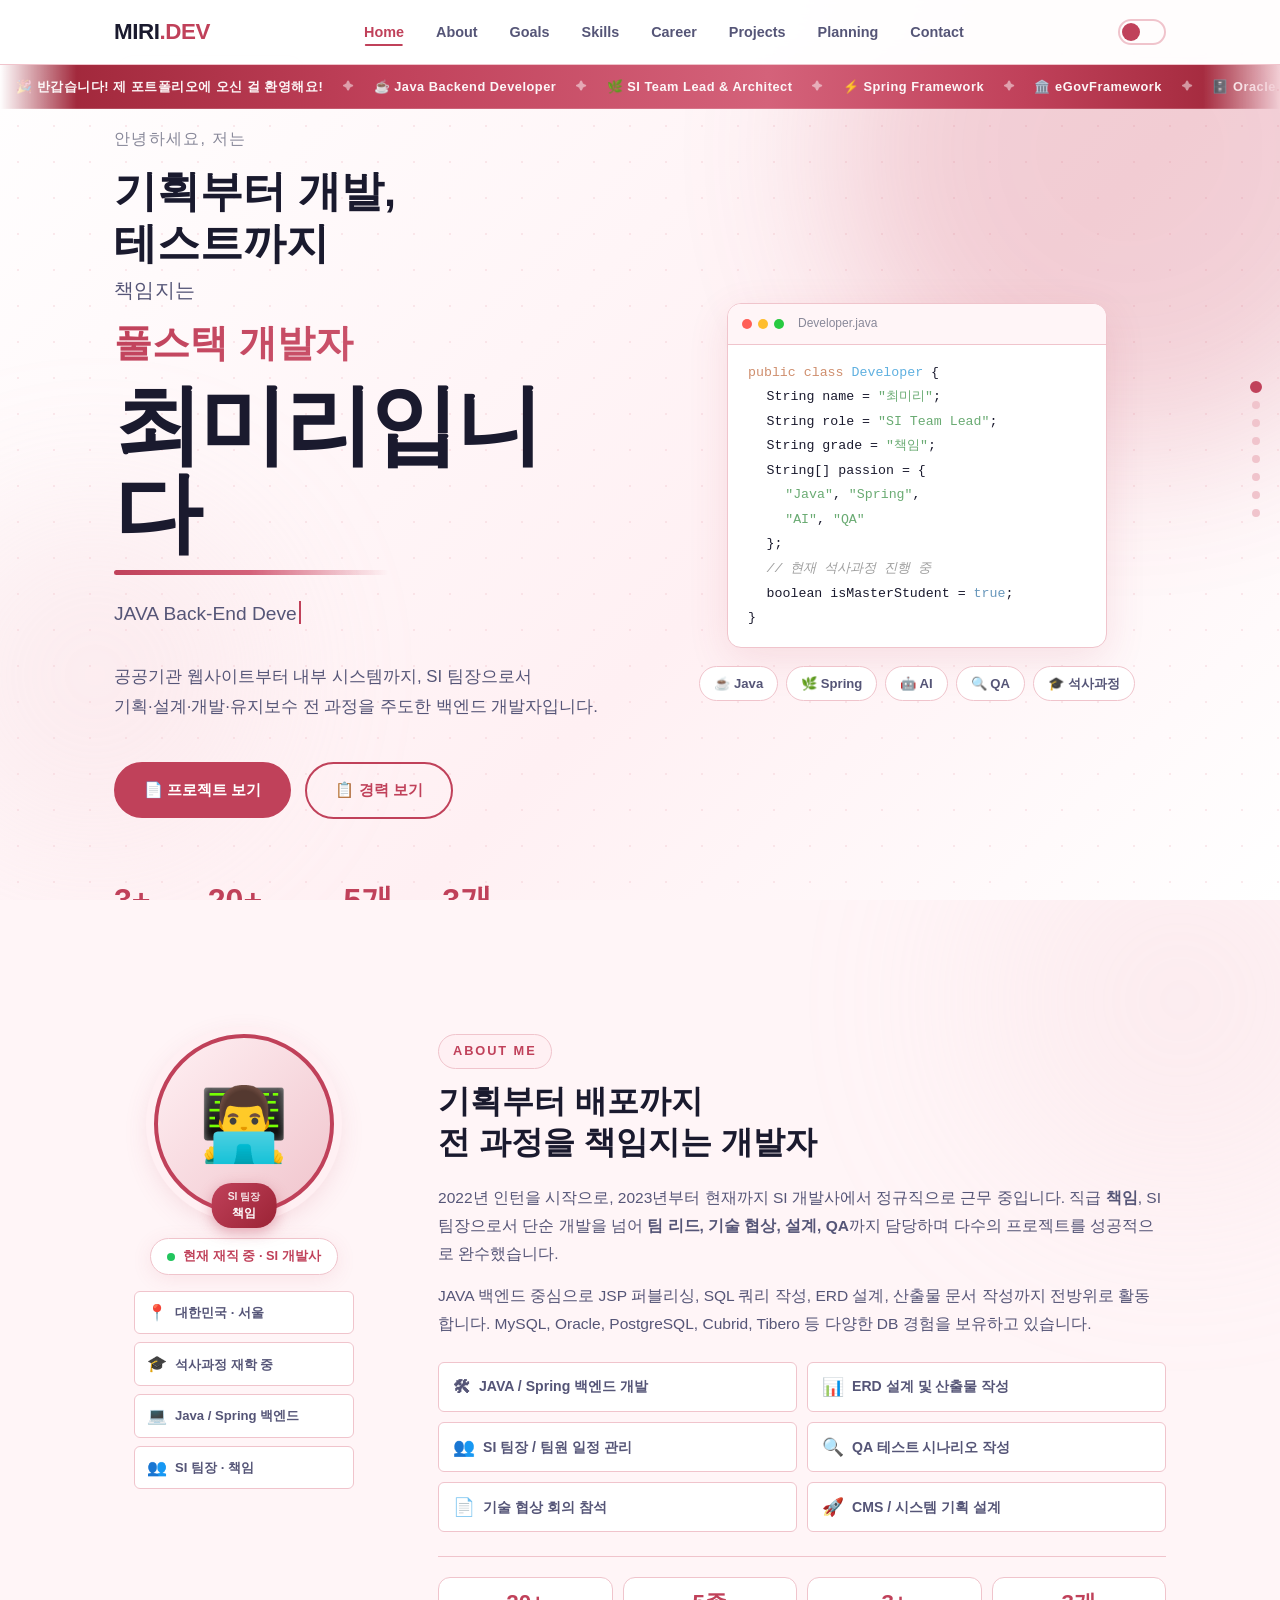
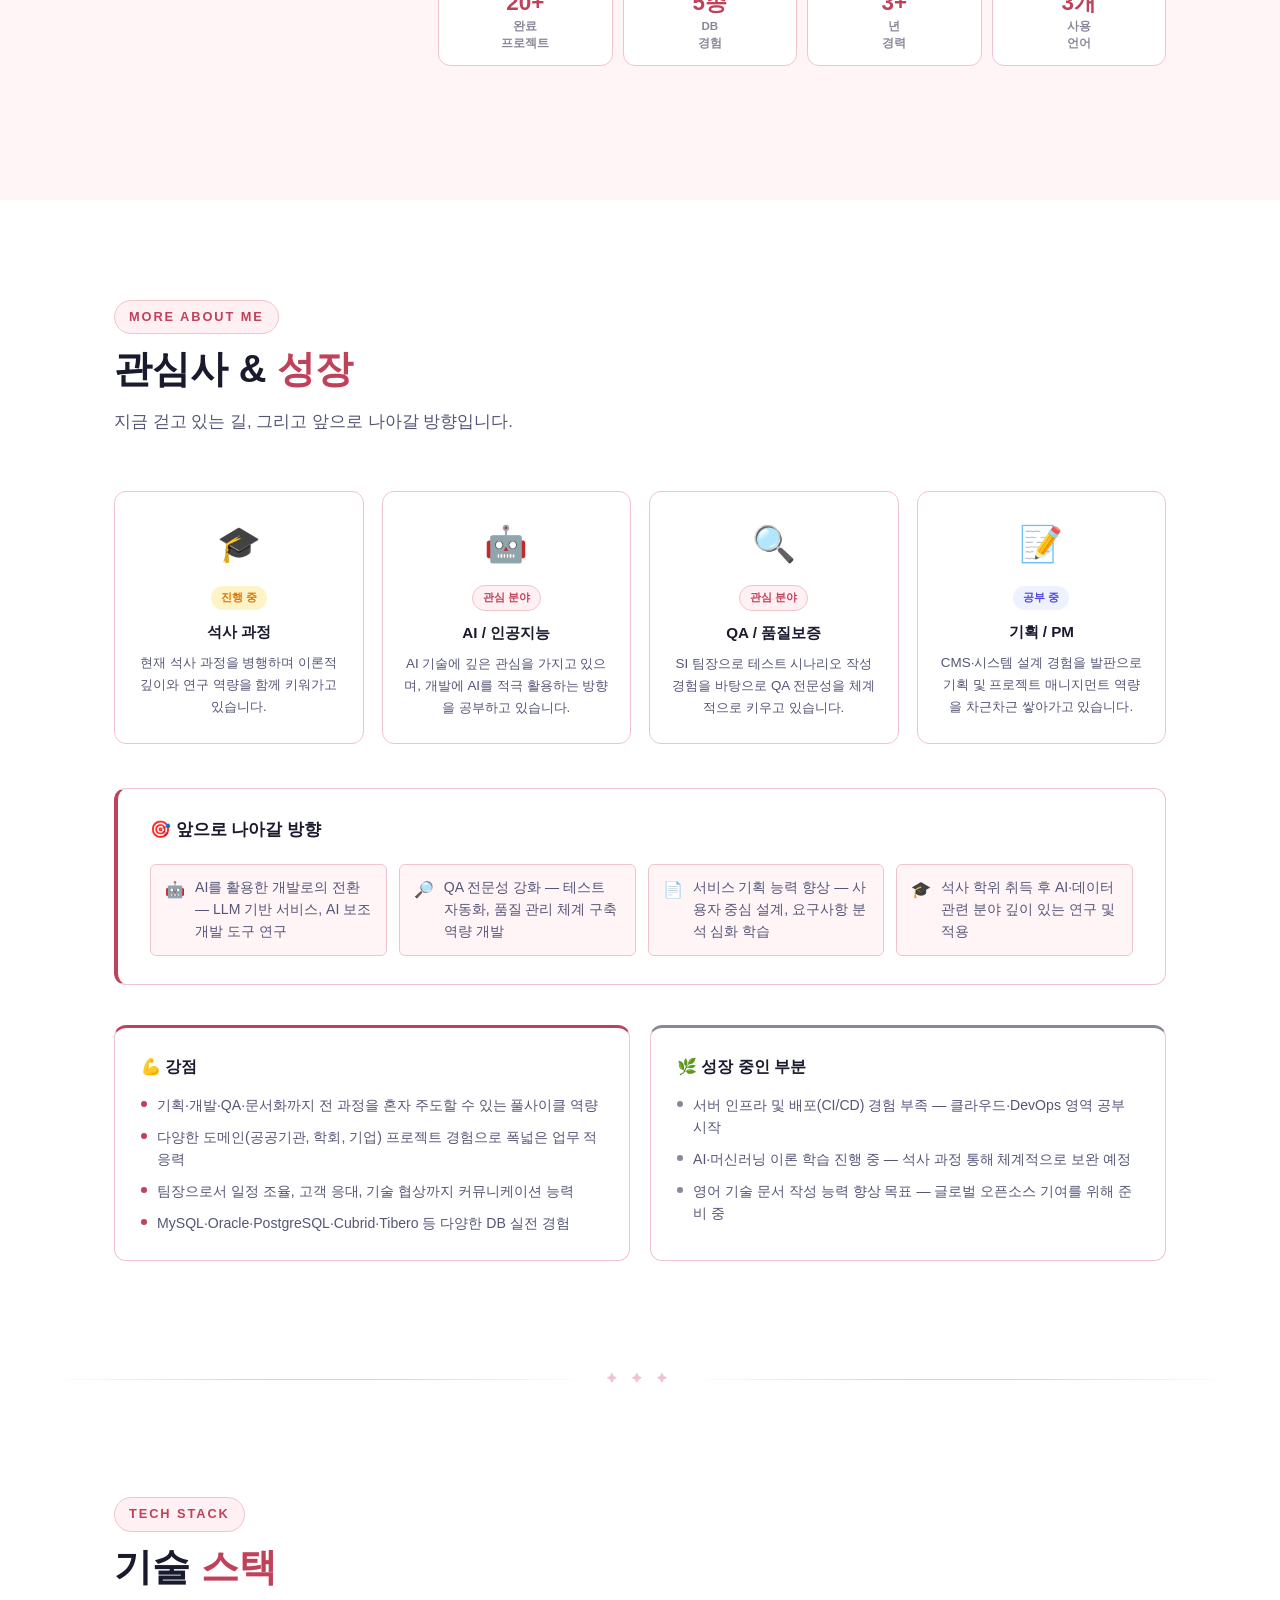
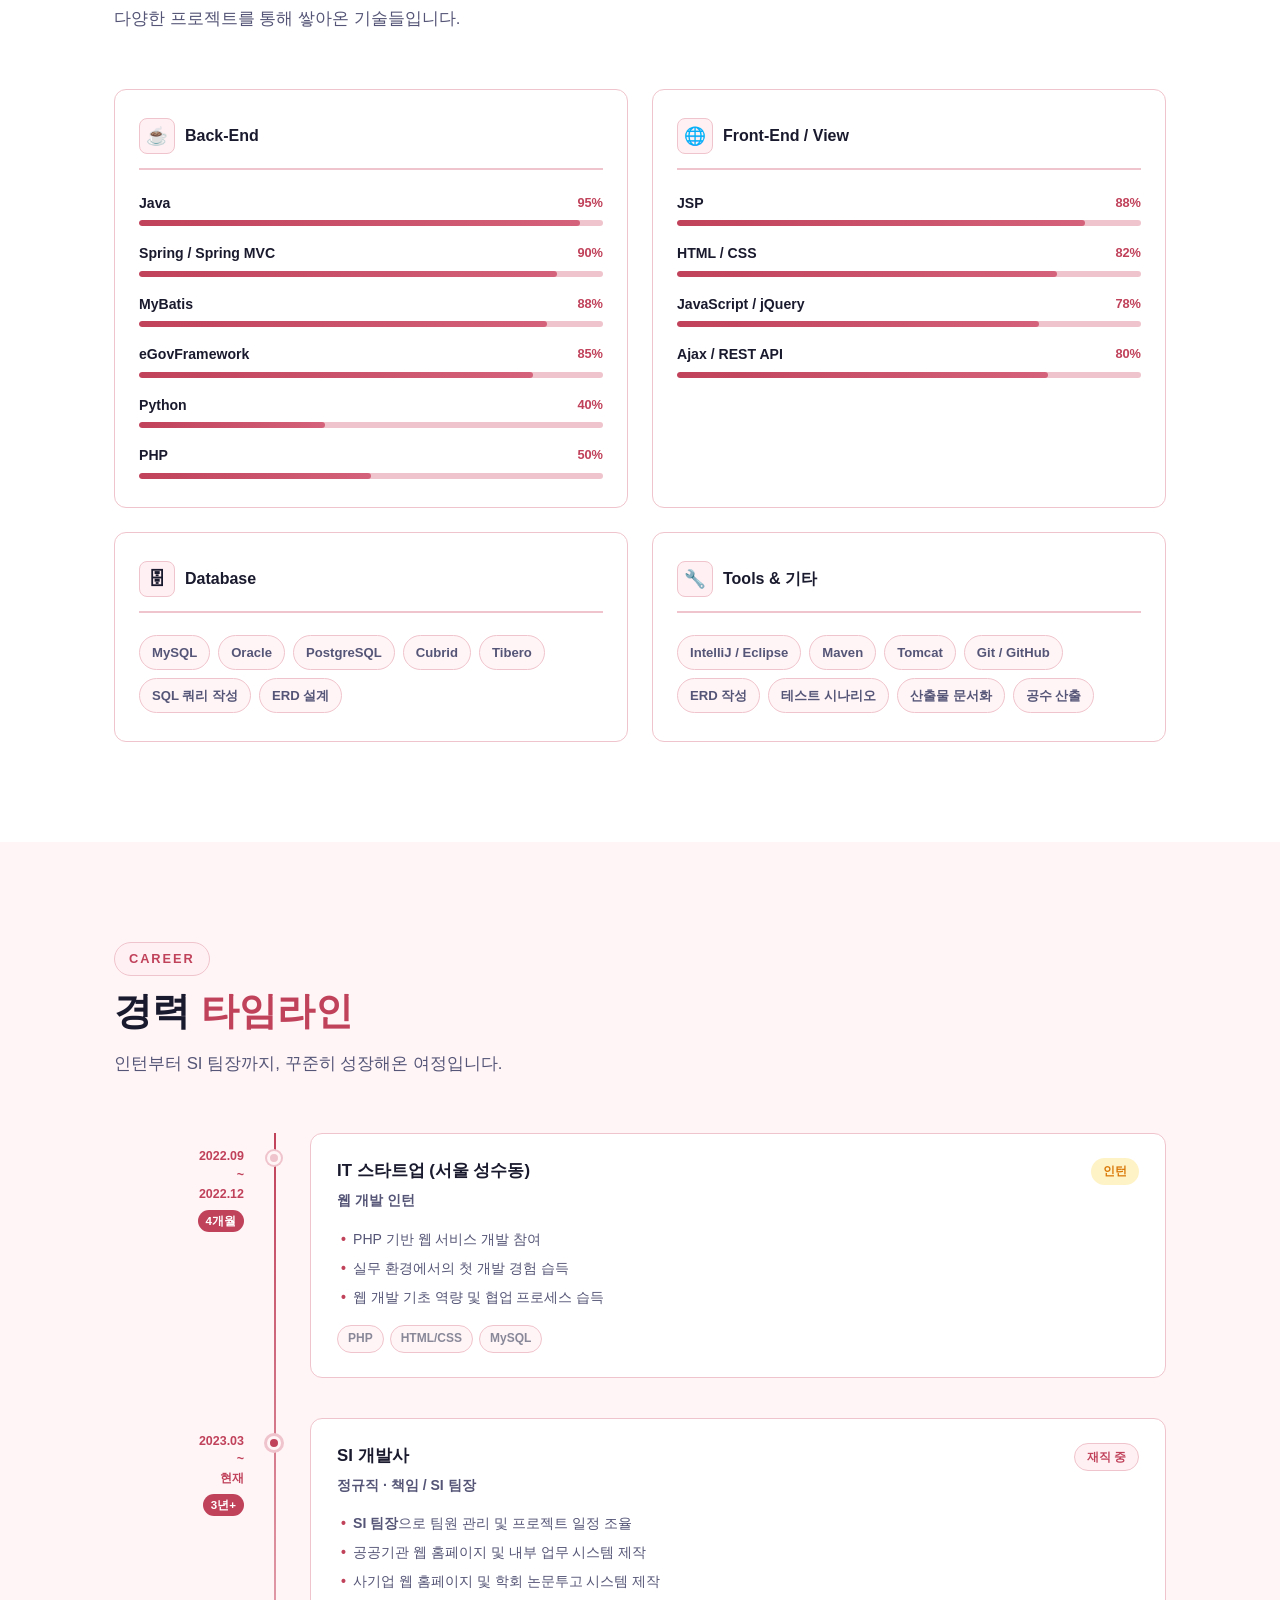
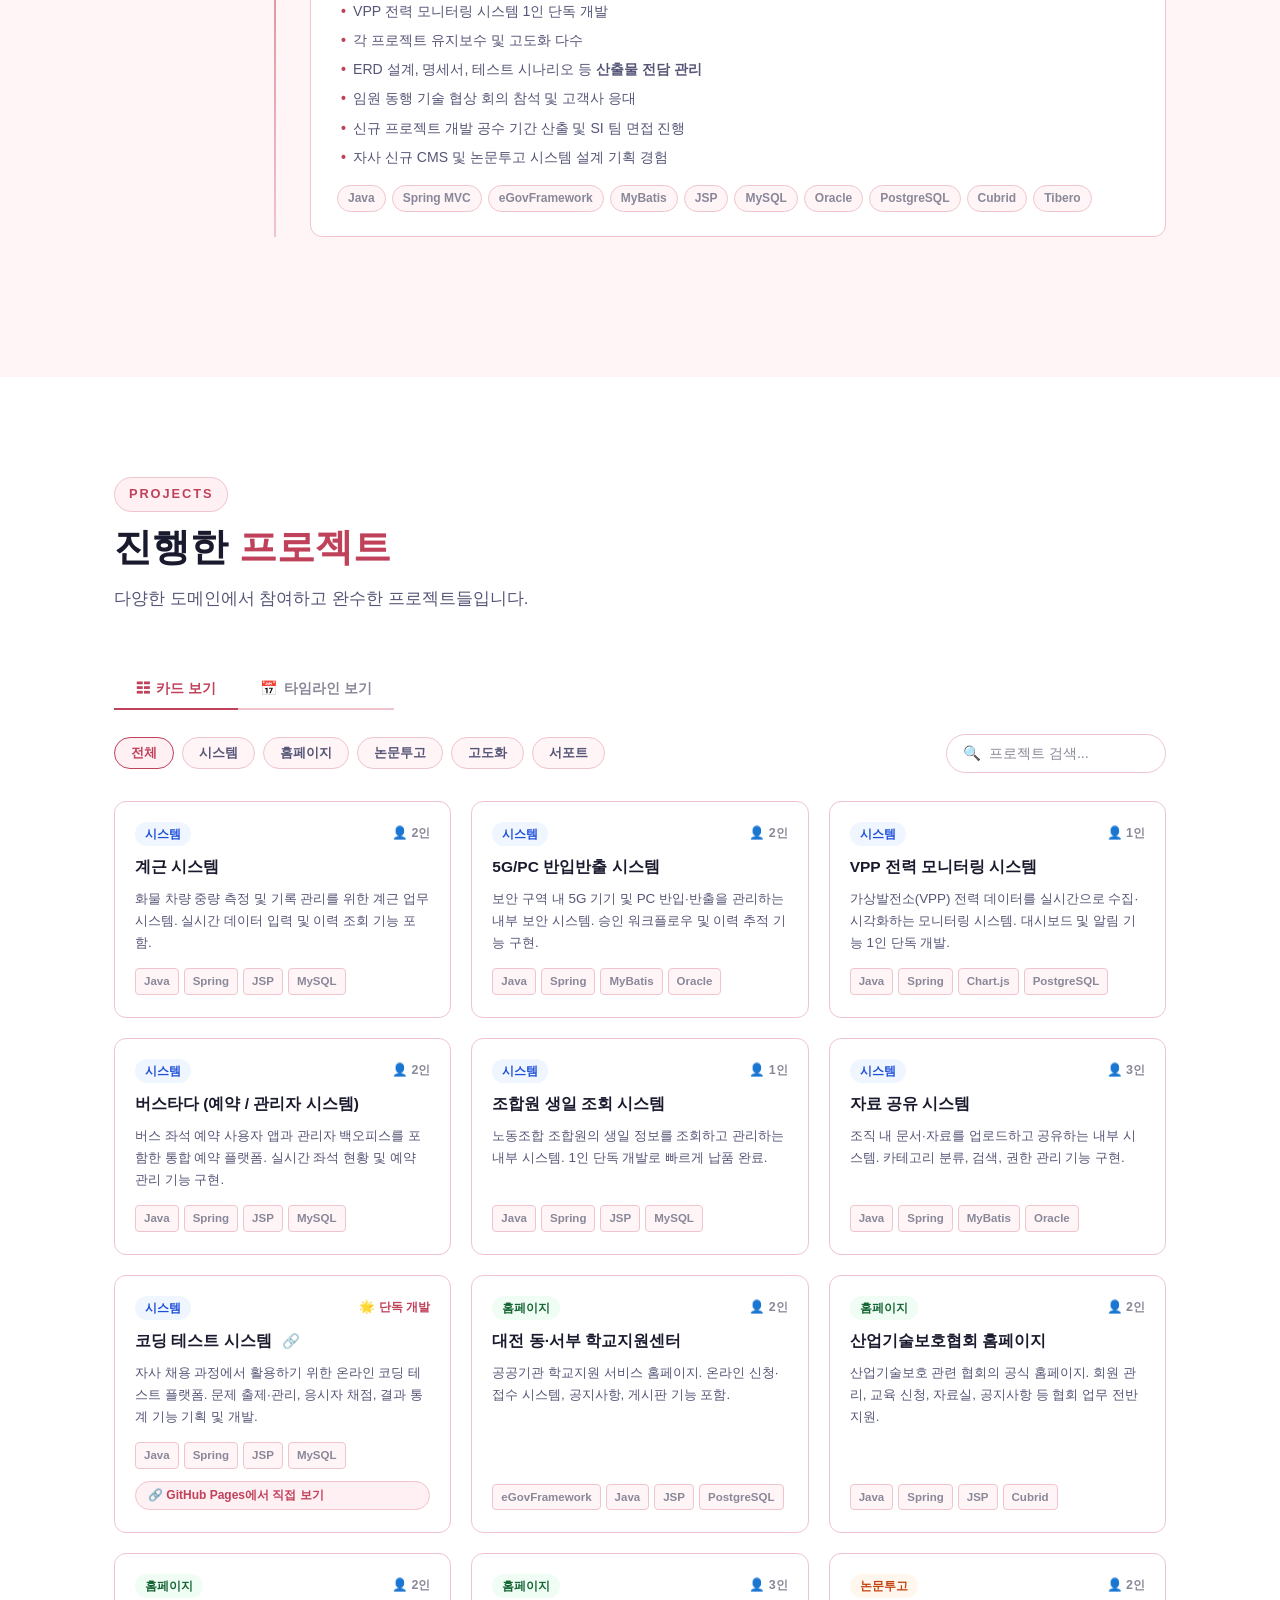
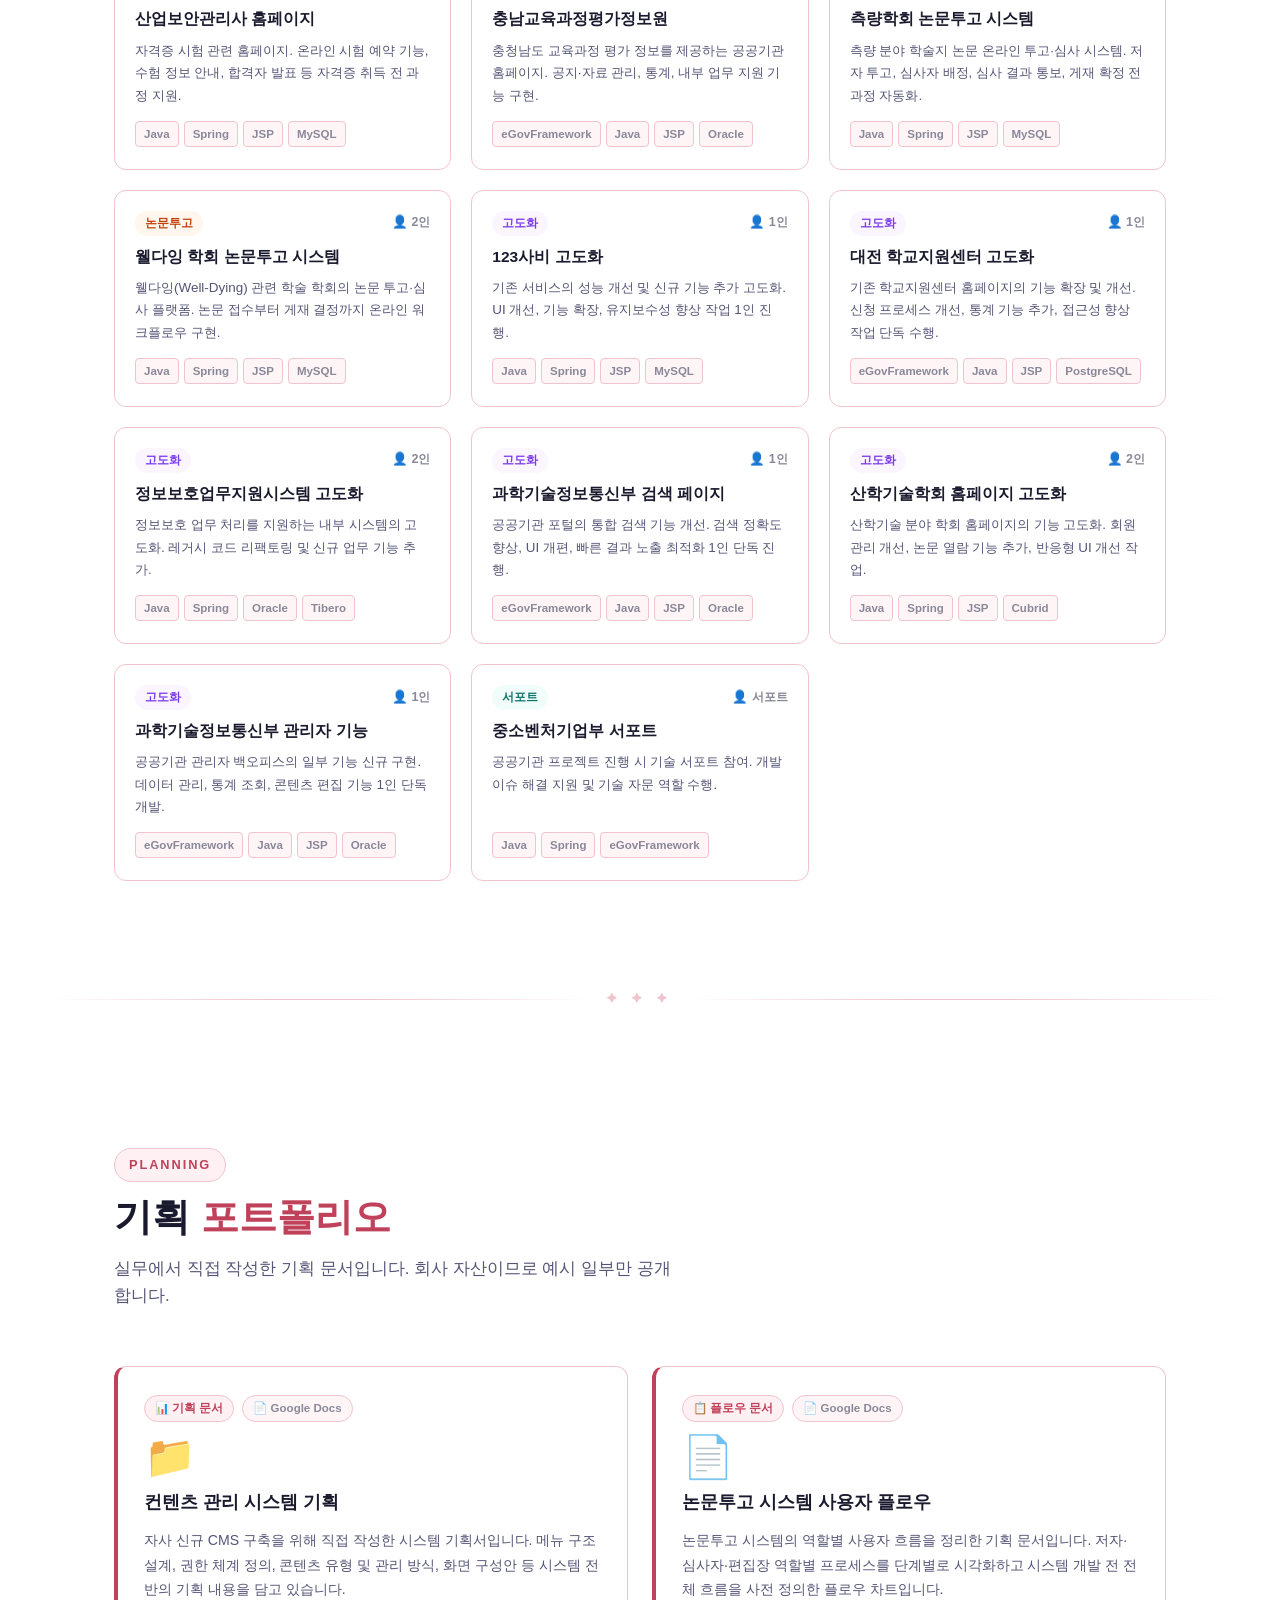
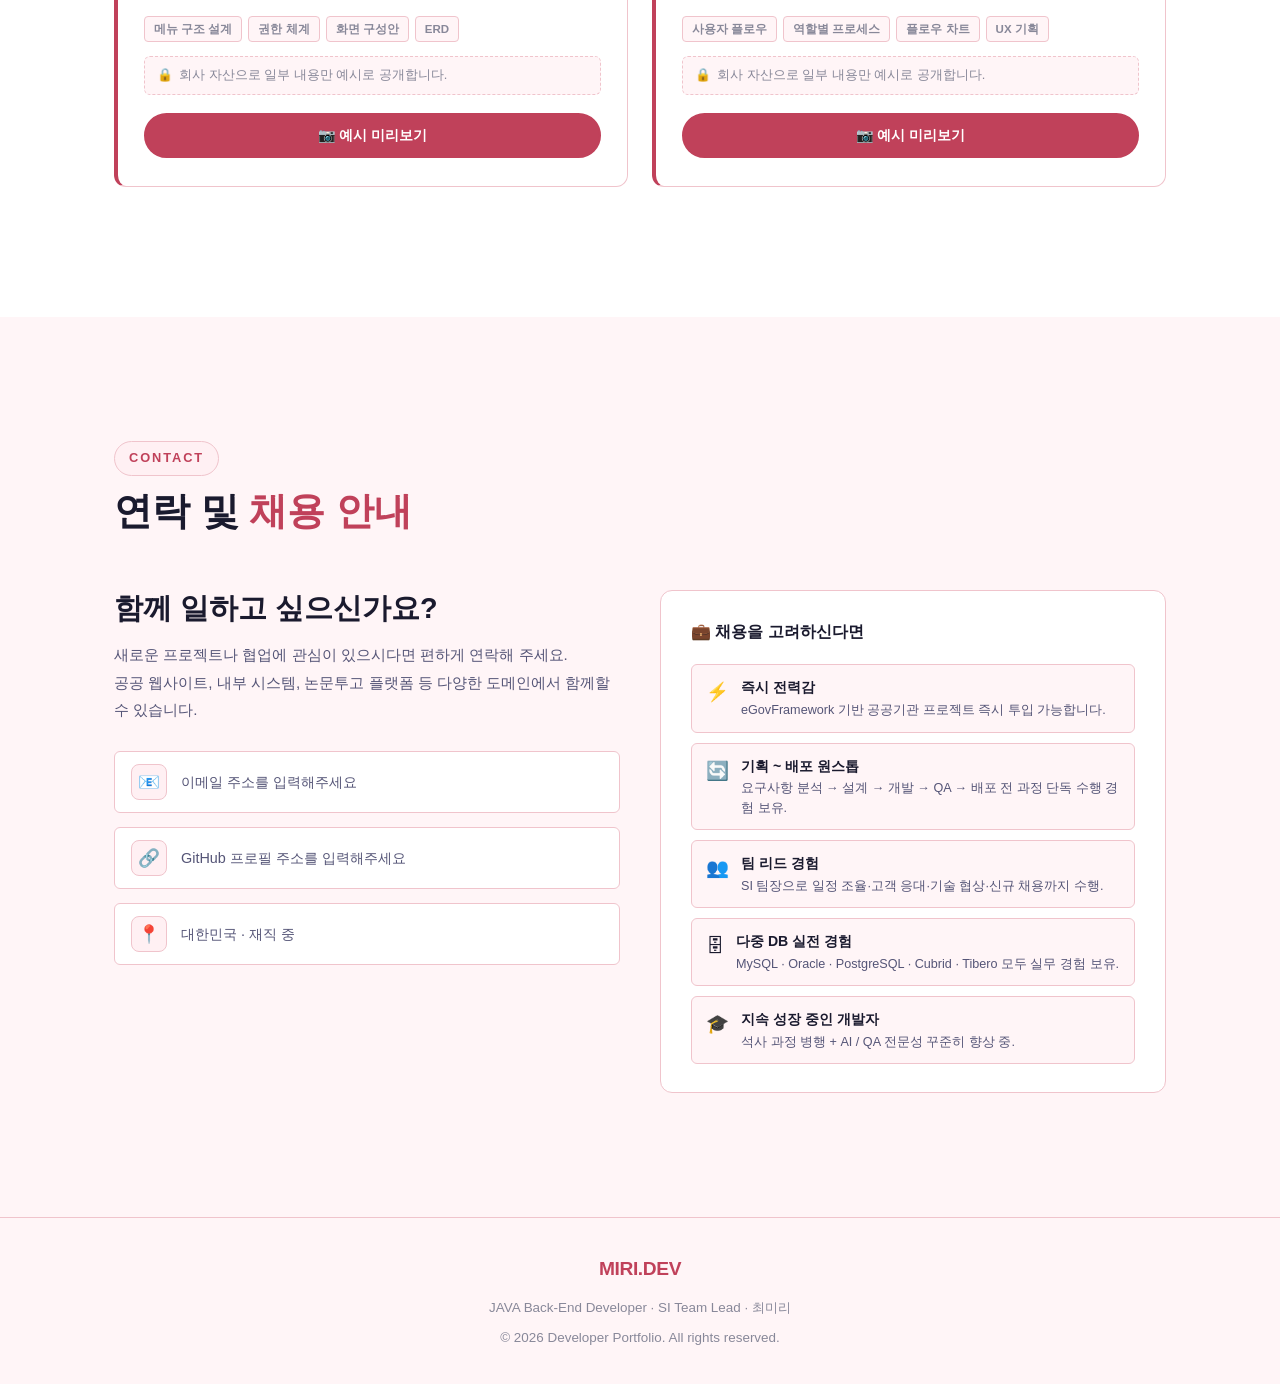
==== docs/index.html @ e52a89a0 "Initial commit: 포트폴리오 페이지" ====
<!DOCTYPE html>
<html lang="ko" data-theme="light">
<head>
<meta charset="UTF-8">
<meta name="viewport" content="width=device-width, initial-scale=1.0">
<meta name="description" content="JAVA 백엔드 개발자 포트폴리오 - SI 팀장 / 책임">
<title>MIRI.DEV | 최미리 포트폴리오</title>
<!-- Pretendard (메인 폰트) -->
<link rel="stylesheet" as="style" crossorigin
  href="https://cdn.jsdelivr.net/gh/orioncactus/pretendard@v1.3.9/dist/web/variable/pretendardvariable-dynamic-subset.min.css">
<link rel="stylesheet" href="css/style.css">
</head>
<body>

<div class="scroll-progress" id="scrollProgress"></div>

<nav class="page-dots" id="pageDots" aria-label="섹션 이동">
  <a href="#hero"     class="page-dot active" data-section="hero"     title="Home"></a>
  <a href="#about"    class="page-dot"        data-section="about"    title="About"></a>
  <a href="#goals"    class="page-dot"        data-section="goals"    title="Goals"></a>
  <a href="#skills"   class="page-dot"        data-section="skills"   title="Skills"></a>
  <a href="#career"   class="page-dot"        data-section="career"   title="Career"></a>
  <a href="#projects" class="page-dot"        data-section="projects" title="Projects"></a>
  <a href="#planning" class="page-dot"        data-section="planning" title="Planning"></a>
  <a href="#contact"  class="page-dot"        data-section="contact"  title="Contact"></a>
</nav>

<!-- ===================== GNB ===================== -->
<nav class="gnb">
  <div class="gnb-inner">
    <a href="#hero" class="gnb-logo">MIRI<span>.DEV</span></a>
    <ul class="gnb-nav" id="gnbNav">
      <li><a href="#hero">Home</a></li>
      <li><a href="#about">About</a></li>
      <li><a href="#goals">Goals</a></li>
      <li><a href="#skills">Skills</a></li>
      <li><a href="#career">Career</a></li>
      <li><a href="#projects">Projects</a></li>
      <li><a href="#planning">Planning</a></li>
      <li><a href="#contact">Contact</a></li>
    </ul>
    <div class="gnb-actions">
      <button class="btn-dark-toggle" id="darkToggle" title="다크모드 토글" aria-label="다크모드 토글"></button>
      <button class="btn-menu" id="menuBtn" aria-label="메뉴 열기">
        <span></span><span></span><span></span>
      </button>
    </div>
  </div>
</nav>

<!-- ===================== HERO ===================== -->
<section id="hero">
  <!-- 무한 스크롤 티커 배너 -->
  <div class="hero-ticker" aria-hidden="true">
    <div class="hero-ticker-track">
      <span>🎉 반갑습니다! 제 포트폴리오에 오신 걸 환영해요!</span>
      <span class="ticker-sep">✦</span>
      <span>☕ Java Backend Developer</span>
      <span class="ticker-sep">✦</span>
      <span>🌿 SI Team Lead &amp; Architect</span>
      <span class="ticker-sep">✦</span>
      <span>⚡ Spring Framework</span>
      <span class="ticker-sep">✦</span>
      <span>🏛️ eGovFramework</span>
      <span class="ticker-sep">✦</span>
      <span>🗄️ Oracle · MySQL · PostgreSQL</span>
      <span class="ticker-sep">✦</span>
      <span>🤖 AI / 인공지능 관심</span>
      <span class="ticker-sep">✦</span>
      <span>🔍 QA 전문가</span>
      <span class="ticker-sep">✦</span>
      <span>🎓 석사과정 재학 중</span>
      <span class="ticker-sep">✦</span>
      <span>📁 완료 프로젝트 20+</span>
      <span class="ticker-sep">✦</span>
      <span>🗓️ 3년+ 실무 경력</span>
      <span class="ticker-sep">✦</span>
      <span>🚀 Full-Stack Engineer</span>
      <span class="ticker-sep">✦</span>
      <!-- 무한 루프용 복사본 -->
      <span>🎉 반갑습니다! 제 포트폴리오에 오신 걸 환영해요!</span>
      <span class="ticker-sep">✦</span>
      <span>☕ Java Backend Developer</span>
      <span class="ticker-sep">✦</span>
      <span>🌿 SI Team Lead &amp; Architect</span>
      <span class="ticker-sep">✦</span>
      <span>⚡ Spring Framework</span>
      <span class="ticker-sep">✦</span>
      <span>🏛️ eGovFramework</span>
      <span class="ticker-sep">✦</span>
      <span>🗄️ Oracle · MySQL · PostgreSQL</span>
      <span class="ticker-sep">✦</span>
      <span>🤖 AI / 인공지능 관심</span>
      <span class="ticker-sep">✦</span>
      <span>🔍 QA 전문가</span>
      <span class="ticker-sep">✦</span>
      <span>🎓 석사과정 재학 중</span>
      <span class="ticker-sep">✦</span>
      <span>📁 완료 프로젝트 20+</span>
      <span class="ticker-sep">✦</span>
      <span>🗓️ 3년+ 실무 경력</span>
      <span class="ticker-sep">✦</span>
      <span>🚀 Full-Stack Engineer</span>
      <span class="ticker-sep">✦</span>
    </div>
  </div>
  <div class="hero-bg-decoration hero-bg-1"></div>
  <div class="hero-bg-decoration hero-bg-2"></div>
  <div class="container">
    <div class="hero-inner">
      <!-- 왼쪽: 텍스트 -->
      <div class="hero-content">
        <div class="hero-badge">
          <span class="hero-badge-dot"></span>
          Open to Collaboration
        </div>
        <h1 class="hero-name">
          <span class="hero-greeting">안녕하세요, 저는</span>
          <span class="hero-line-main">기획부터 개발,<br>테스트까지</span>
          <span class="hero-line-accent">책임지는</span>
          <span class="hero-line-role">풀스택 개발자</span>
          <span class="hero-line-name">최미리입니다</span>
        </h1>
        <p class="hero-title">
          <span id="typingText"></span><span class="typing-cursor"></span>
        </p>
        <p class="hero-desc">
          공공기관 웹사이트부터 내부 시스템까지, SI 팀장으로서<br>
          기획·설계·개발·유지보수 전 과정을 주도한 백엔드 개발자입니다.
        </p>
        <div class="hero-cta">
          <a href="#projects" class="btn-primary">&#128196; 프로젝트 보기</a>
          <a href="#career" class="btn-secondary">&#128203; 경력 보기</a>
        </div>
        <div class="hero-stats">
          <div class="hero-stat">
            <h3><span class="count-up" data-count="3" data-suffix="+">0</span></h3>
            <p>년 경력</p>
          </div>
          <div class="hero-stat">
            <h3><span class="count-up" data-count="20" data-suffix="+">0</span></h3>
            <p>완료 프로젝트</p>
          </div>
          <div class="hero-stat">
            <h3><span class="count-up" data-count="5" data-suffix="개">0</span></h3>
            <p>DB 경험</p>
          </div>
          <div class="hero-stat">
            <h3><span class="count-up" data-count="3" data-suffix="개">0</span></h3>
            <p>언어 경험</p>
          </div>
        </div>
      </div>
      <!-- 오른쪽: 코드 카드 -->
      <div class="hero-visual">
        <div class="hero-code-card">
          <div class="hcc-header">
            <span class="hcc-dot"></span>
            <span class="hcc-dot"></span>
            <span class="hcc-dot"></span>
            <span class="hcc-filename">Developer.java</span>
          </div>
          <div class="hcc-body">
            <p><span class="hcc-kw">public class</span> <span class="hcc-cls">Developer</span> {</p>
            <p class="hcc-pl1">String name = <span class="hcc-str">"최미리"</span>;</p>
            <p class="hcc-pl1">String role = <span class="hcc-str">"SI Team Lead"</span>;</p>
            <p class="hcc-pl1">String grade = <span class="hcc-str">"책임"</span>;</p>
            <p class="hcc-pl1">String[] passion = {</p>
            <p class="hcc-pl2"><span class="hcc-str">"Java"</span>, <span class="hcc-str">"Spring"</span>,</p>
            <p class="hcc-pl2"><span class="hcc-str">"AI"</span>, <span class="hcc-str">"QA"</span></p>
            <p class="hcc-pl1">};</p>
            <p class="hcc-pl1"><span class="hcc-cmt">// 현재 석사과정 진행 중</span></p>
            <p class="hcc-pl1">boolean isMasterStudent = <span class="hcc-num">true</span>;</p>
            <p>}</p>
          </div>
        </div>
        <div class="hero-float-badges">
          <span class="hero-float-badge">&#9749; Java</span>
          <span class="hero-float-badge">&#127807; Spring</span>
          <span class="hero-float-badge">&#129302; AI</span>
          <span class="hero-float-badge">&#128269; QA</span>
          <span class="hero-float-badge">&#127891; 석사과정</span>
        </div>
      </div>
    </div>
  </div>
</section>

<!-- ===================== ABOUT ===================== -->
<section id="about" class="section">
  <div class="container">
    <div class="about-grid">
      <div class="about-avatar fade-in">
        <div class="about-avatar-wrap">
          <div class="about-avatar-img">&#128104;&#8205;&#128187;</div>
          <div class="about-avatar-badge">
            <span>SI 팀장</span>
            책임
          </div>
        </div>
        <!-- 퀵 인포 카드 -->
        <div class="about-status-card">
          <span class="about-status-dot"></span>
          현재 재직 중 · SI 개발사
        </div>
        <div class="about-quick-facts">
          <div class="aqf-item"><span class="aqf-icon">&#128205;</span>대한민국 · 서울</div>
          <div class="aqf-item"><span class="aqf-icon">&#127891;</span>석사과정 재학 중</div>
          <div class="aqf-item"><span class="aqf-icon">&#128187;</span>Java / Spring 백엔드</div>
          <div class="aqf-item"><span class="aqf-icon">&#128101;</span>SI 팀장 · 책임</div>
        </div>
      </div>
      <div class="about-text fade-in">
        <div class="section-label">About Me</div>
        <h2>기획부터 배포까지<br>전 과정을 책임지는 개발자</h2>
        <p>
          2022년 인턴을 시작으로, 2023년부터 현재까지 SI 개발사에서 정규직으로 근무 중입니다.
          직급 <strong>책임</strong>, SI 팀장으로서 단순 개발을 넘어 <strong>팀 리드, 기술 협상, 설계, QA</strong>까지 담당하며 다수의 프로젝트를 성공적으로 완수했습니다.
        </p>
        <p>
          JAVA 백엔드 중심으로 JSP 퍼블리싱, SQL 쿼리 작성, ERD 설계, 산출물 문서 작성까지 전방위로 활동합니다.
          MySQL, Oracle, PostgreSQL, Cubrid, Tibero 등 다양한 DB 경험을 보유하고 있습니다.
        </p>
        <div class="about-highlights">
          <div class="highlight-item"><span class="highlight-icon">&#128736;</span>JAVA / Spring 백엔드 개발</div>
          <div class="highlight-item"><span class="highlight-icon">&#128202;</span>ERD 설계 및 산출물 작성</div>
          <div class="highlight-item"><span class="highlight-icon">&#128101;</span>SI 팀장 / 팀원 일정 관리</div>
          <div class="highlight-item"><span class="highlight-icon">&#128269;</span>QA 테스트 시나리오 작성</div>
          <div class="highlight-item"><span class="highlight-icon">&#128196;</span>기술 협상 회의 참석</div>
          <div class="highlight-item"><span class="highlight-icon">&#128640;</span>CMS / 시스템 기획 설계</div>
        </div>
        <!-- 미니 스탯 -->
        <div class="about-mini-stats">
          <div class="ams-item">
            <span class="ams-num">20+</span>
            <span class="ams-label">완료<br>프로젝트</span>
          </div>
          <div class="ams-item">
            <span class="ams-num">5종</span>
            <span class="ams-label">DB<br>경험</span>
          </div>
          <div class="ams-item">
            <span class="ams-num">3+</span>
            <span class="ams-label">년<br>경력</span>
          </div>
          <div class="ams-item">
            <span class="ams-num">3개</span>
            <span class="ams-label">사용<br>언어</span>
          </div>
        </div>
      </div>
    </div>
  </div>
</section>

<!-- ===================== GOALS / 관심사 & 성장 ===================== -->
<section id="goals" class="section">
  <div class="container">
    <div class="section-header fade-in">
      <span class="section-label">More About Me</span>
      <h2 class="section-title">관심사 &amp; <span>성장</span></h2>
      <p class="section-desc">지금 걷고 있는 길, 그리고 앞으로 나아갈 방향입니다.</p>
    </div>

    <!-- 관심 분야 카드 -->
    <div class="goals-interests-grid">
      <div class="interest-card fade-in">
        <div class="interest-icon">&#127891;</div>
        <span class="interest-status-badge status-ongoing">진행 중</span>
        <h3>석사 과정</h3>
        <p>현재 석사 과정을 병행하며 이론적 깊이와 연구 역량을 함께 키워가고 있습니다.</p>
      </div>
      <div class="interest-card fade-in">
        <div class="interest-icon">&#129302;</div>
        <span class="interest-status-badge status-interest">관심 분야</span>
        <h3>AI / 인공지능</h3>
        <p>AI 기술에 깊은 관심을 가지고 있으며, 개발에 AI를 적극 활용하는 방향을 공부하고 있습니다.</p>
      </div>
      <div class="interest-card fade-in">
        <div class="interest-icon">&#128269;</div>
        <span class="interest-status-badge status-interest">관심 분야</span>
        <h3>QA / 품질보증</h3>
        <p>SI 팀장으로 테스트 시나리오 작성 경험을 바탕으로 QA 전문성을 체계적으로 키우고 있습니다.</p>
      </div>
      <div class="interest-card fade-in">
        <div class="interest-icon">&#128221;</div>
        <span class="interest-status-badge status-learning">공부 중</span>
        <h3>기획 / PM</h3>
        <p>CMS·시스템 설계 경험을 발판으로 기획 및 프로젝트 매니지먼트 역량을 차근차근 쌓아가고 있습니다.</p>
      </div>
    </div>

    <!-- 미래 방향 -->
    <div class="goals-future-card fade-in">
      <h3>&#127919; 앞으로 나아갈 방향</h3>
      <div class="goals-future-list">
        <div class="goals-future-item">
          <span class="goals-future-item-icon">&#129302;</span>
          <span>AI를 활용한 개발로의 전환 — LLM 기반 서비스, AI 보조 개발 도구 연구</span>
        </div>
        <div class="goals-future-item">
          <span class="goals-future-item-icon">&#128270;</span>
          <span>QA 전문성 강화 — 테스트 자동화, 품질 관리 체계 구축 역량 개발</span>
        </div>
        <div class="goals-future-item">
          <span class="goals-future-item-icon">&#128196;</span>
          <span>서비스 기획 능력 향상 — 사용자 중심 설계, 요구사항 분석 심화 학습</span>
        </div>
        <div class="goals-future-item">
          <span class="goals-future-item-icon">&#127891;</span>
          <span>석사 학위 취득 후 AI·데이터 관련 분야 깊이 있는 연구 및 적용</span>
        </div>
      </div>
    </div>

    <!-- 장단점 -->
    <div class="sw-grid">
      <div class="sw-card strengths fade-in">
        <h3>&#128170; 강점</h3>
        <div class="sw-list">
          <div class="sw-item"><span class="sw-dot"></span><span>기획·개발·QA·문서화까지 전 과정을 혼자 주도할 수 있는 풀사이클 역량</span></div>
          <div class="sw-item"><span class="sw-dot"></span><span>다양한 도메인(공공기관, 학회, 기업) 프로젝트 경험으로 폭넓은 업무 적응력</span></div>
          <div class="sw-item"><span class="sw-dot"></span><span>팀장으로서 일정 조율, 고객 응대, 기술 협상까지 커뮤니케이션 능력</span></div>
          <div class="sw-item"><span class="sw-dot"></span><span>MySQL·Oracle·PostgreSQL·Cubrid·Tibero 등 다양한 DB 실전 경험</span></div>
        </div>
      </div>
      <div class="sw-card weaknesses fade-in">
        <h3>&#127807; 성장 중인 부분</h3>
        <div class="sw-list">
          <div class="sw-item"><span class="sw-dot"></span><span>서버 인프라 및 배포(CI/CD) 경험 부족 — 클라우드·DevOps 영역 공부 시작</span></div>
          <div class="sw-item"><span class="sw-dot"></span><span>AI·머신러닝 이론 학습 진행 중 — 석사 과정 통해 체계적으로 보완 예정</span></div>
          <div class="sw-item"><span class="sw-dot"></span><span>영어 기술 문서 작성 능력 향상 목표 — 글로벌 오픈소스 기여를 위해 준비 중</span></div>
        </div>
      </div>
    </div>
  </div>
</section>

<!-- 섹션 구분선 -->
<div class="section-divider" aria-hidden="true">
  <span class="sd-line"></span>
  <span class="sd-ornament">✦ ✦ ✦</span>
  <span class="sd-line"></span>
</div>

<!-- ===================== SKILLS ===================== -->
<section id="skills" class="section">
  <div class="container">
    <div class="section-header fade-in">
      <span class="section-label">Tech Stack</span>
      <h2 class="section-title">기술 <span>스택</span></h2>
      <p class="section-desc">다양한 프로젝트를 통해 쌓아온 기술들입니다.</p>
    </div>
    <div class="skills-grid">
      <div class="skill-category fade-in">
        <div class="skill-category-title">
          <div class="skill-category-icon">&#9749;</div>
          Back-End
        </div>
        <div class="skill-list">
          <div class="skill-item">
            <div class="skill-info"><span>Java</span><span>95%</span></div>
            <div class="skill-bar"><div class="skill-fill" data-level="95"></div></div>
          </div>
          <div class="skill-item">
            <div class="skill-info"><span>Spring / Spring MVC</span><span>90%</span></div>
            <div class="skill-bar"><div class="skill-fill" data-level="90"></div></div>
          </div>
          <div class="skill-item">
            <div class="skill-info"><span>MyBatis</span><span>88%</span></div>
            <div class="skill-bar"><div class="skill-fill" data-level="88"></div></div>
          </div>
          <div class="skill-item">
            <div class="skill-info"><span>eGovFramework</span><span>85%</span></div>
            <div class="skill-bar"><div class="skill-fill" data-level="85"></div></div>
          </div>
          <div class="skill-item">
            <div class="skill-info"><span>Python</span><span>40%</span></div>
            <div class="skill-bar"><div class="skill-fill" data-level="40"></div></div>
          </div>
          <div class="skill-item">
            <div class="skill-info"><span>PHP</span><span>50%</span></div>
            <div class="skill-bar"><div class="skill-fill" data-level="50"></div></div>
          </div>
        </div>
      </div>
      <div class="skill-category fade-in">
        <div class="skill-category-title">
          <div class="skill-category-icon">&#127760;</div>
          Front-End / View
        </div>
        <div class="skill-list">
          <div class="skill-item">
            <div class="skill-info"><span>JSP</span><span>88%</span></div>
            <div class="skill-bar"><div class="skill-fill" data-level="88"></div></div>
          </div>
          <div class="skill-item">
            <div class="skill-info"><span>HTML / CSS</span><span>82%</span></div>
            <div class="skill-bar"><div class="skill-fill" data-level="82"></div></div>
          </div>
          <div class="skill-item">
            <div class="skill-info"><span>JavaScript / jQuery</span><span>78%</span></div>
            <div class="skill-bar"><div class="skill-fill" data-level="78"></div></div>
          </div>
          <div class="skill-item">
            <div class="skill-info"><span>Ajax / REST API</span><span>80%</span></div>
            <div class="skill-bar"><div class="skill-fill" data-level="80"></div></div>
          </div>
        </div>
      </div>
      <div class="skill-category fade-in">
        <div class="skill-category-title">
          <div class="skill-category-icon">&#128452;</div>
          Database
        </div>
        <div class="skill-tags">
          <span class="skill-tag">MySQL</span>
          <span class="skill-tag">Oracle</span>
          <span class="skill-tag">PostgreSQL</span>
          <span class="skill-tag">Cubrid</span>
          <span class="skill-tag">Tibero</span>
          <span class="skill-tag">SQL 쿼리 작성</span>
          <span class="skill-tag">ERD 설계</span>
        </div>
      </div>
      <div class="skill-category fade-in">
        <div class="skill-category-title">
          <div class="skill-category-icon">&#128295;</div>
          Tools &amp; 기타
        </div>
        <div class="skill-tags">
          <span class="skill-tag">IntelliJ / Eclipse</span>
          <span class="skill-tag">Maven</span>
          <span class="skill-tag">Tomcat</span>
          <span class="skill-tag">Git / GitHub</span>
          <span class="skill-tag">ERD 작성</span>
          <span class="skill-tag">테스트 시나리오</span>
          <span class="skill-tag">산출물 문서화</span>
          <span class="skill-tag">공수 산출</span>
        </div>
      </div>
    </div>
  </div>
</section>

<!-- ===================== CAREER ===================== -->
<section id="career" class="section">
  <div class="container">
    <div class="section-header fade-in">
      <span class="section-label">Career</span>
      <h2 class="section-title">경력 <span>타임라인</span></h2>
      <p class="section-desc">인턴부터 SI 팀장까지, 꾸준히 성장해온 여정입니다.</p>
    </div>
    <div class="timeline">
      <div class="timeline-item fade-in">
        <div class="timeline-year">
          <div class="timeline-year-text">2022.09<br>~<br>2022.12</div>
          <div class="timeline-year-sub">4개월</div>
        </div>
        <div class="timeline-dot"></div>
        <div class="timeline-content">
          <div class="timeline-card">
            <div class="timeline-header">
              <div>
                <div class="timeline-title">IT 스타트업 (서울 성수동)</div>
                <div class="timeline-subtitle">웹 개발 인턴</div>
              </div>
              <span class="timeline-badge badge-intern">인턴</span>
            </div>
            <ul class="timeline-ul">
              <li>PHP 기반 웹 서비스 개발 참여</li>
              <li>실무 환경에서의 첫 개발 경험 습득</li>
              <li>웹 개발 기초 역량 및 협업 프로세스 습득</li>
            </ul>
            <div class="timeline-tags">
              <span class="timeline-tag">PHP</span>
              <span class="timeline-tag">HTML/CSS</span>
              <span class="timeline-tag">MySQL</span>
            </div>
          </div>
        </div>
      </div>
      <div class="timeline-item fade-in">
        <div class="timeline-year">
          <div class="timeline-year-text">2023.03<br>~<br>현재</div>
          <div class="timeline-year-sub">3년+</div>
        </div>
        <div class="timeline-dot active"></div>
        <div class="timeline-content">
          <div class="timeline-card">
            <div class="timeline-header">
              <div>
                <div class="timeline-title">SI 개발사</div>
                <div class="timeline-subtitle">정규직 · 책임 / SI 팀장</div>
              </div>
              <span class="timeline-badge badge-current">재직 중</span>
            </div>
            <ul class="timeline-ul">
              <li><strong>SI 팀장</strong>으로 팀원 관리 및 프로젝트 일정 조율</li>
              <li>공공기관 웹 홈페이지 및 내부 업무 시스템 제작</li>
              <li>사기업 웹 홈페이지 및 학회 논문투고 시스템 제작</li>
              <li>VPP 전력 모니터링 시스템 1인 단독 개발</li>
              <li>각 프로젝트 유지보수 및 고도화 다수</li>
              <li>ERD 설계, 명세서, 테스트 시나리오 등 <strong>산출물 전담 관리</strong></li>
              <li>임원 동행 기술 협상 회의 참석 및 고객사 응대</li>
              <li>신규 프로젝트 개발 공수 기간 산출 및 SI 팀 면접 진행</li>
              <li>자사 신규 CMS 및 논문투고 시스템 설계 기획 경험</li>
            </ul>
            <div class="timeline-tags">
              <span class="timeline-tag">Java</span>
              <span class="timeline-tag">Spring MVC</span>
              <span class="timeline-tag">eGovFramework</span>
              <span class="timeline-tag">MyBatis</span>
              <span class="timeline-tag">JSP</span>
              <span class="timeline-tag">MySQL</span>
              <span class="timeline-tag">Oracle</span>
              <span class="timeline-tag">PostgreSQL</span>
              <span class="timeline-tag">Cubrid</span>
              <span class="timeline-tag">Tibero</span>
            </div>
          </div>
        </div>
      </div>
    </div>
  </div>
</section>

<!-- ===================== PROJECTS ===================== -->
<section id="projects" class="section">
  <div class="container">
    <div class="section-header fade-in">
      <span class="section-label">Projects</span>
      <h2 class="section-title">진행한 <span>프로젝트</span></h2>
      <p class="section-desc">다양한 도메인에서 참여하고 완수한 프로젝트들입니다.</p>
    </div>

    <!-- 뷰 전환 탭 -->
    <div class="view-tab-bar fade-in">
      <button class="view-tab active" id="btnCardView">
        <span>&#9783;</span> 카드 보기
      </button>
      <button class="view-tab" id="btnTimelineView">
        <span>&#128197;</span> 타임라인 보기
      </button>
    </div>

    <!-- 카드 뷰 (기존) -->
    <div id="cardView">
      <div class="projects-toolbar fade-in">
        <div class="project-filters">
          <button class="filter-btn active" data-filter="all">전체</button>
          <button class="filter-btn" data-filter="system">시스템</button>
          <button class="filter-btn" data-filter="web">홈페이지</button>
          <button class="filter-btn" data-filter="paper">논문투고</button>
          <button class="filter-btn" data-filter="enhance">고도화</button>
          <button class="filter-btn" data-filter="support">서포트</button>
        </div>
        <div class="search-box">
          <span class="search-icon">&#128269;</span>
          <input type="text" id="projectSearch" placeholder="프로젝트 검색..." autocomplete="off">
        </div>
      </div>
      <div class="projects-grid">
        <div class="no-results" id="noResults" style="display:none;">검색 결과가 없습니다.</div>
        <div class="project-card fade-in" data-category="system">
          <div class="project-card-top"><span class="project-cat-badge cat-system">시스템</span><span class="project-team">&#128100; 2인</span></div>
          <div class="project-title">계근 시스템</div>
          <div class="project-desc">화물 차량 중량 측정 및 기록 관리를 위한 계근 업무 시스템. 실시간 데이터 입력 및 이력 조회 기능 포함.</div>
          <div class="project-tech-tags"><span class="project-tech-tag">Java</span><span class="project-tech-tag">Spring</span><span class="project-tech-tag">JSP</span><span class="project-tech-tag">MySQL</span></div>
        </div>
        <div class="project-card fade-in" data-category="system">
          <div class="project-card-top"><span class="project-cat-badge cat-system">시스템</span><span class="project-team">&#128100; 2인</span></div>
          <div class="project-title">5G/PC 반입반출 시스템</div>
          <div class="project-desc">보안 구역 내 5G 기기 및 PC 반입·반출을 관리하는 내부 보안 시스템. 승인 워크플로우 및 이력 추적 기능 구현.</div>
          <div class="project-tech-tags"><span class="project-tech-tag">Java</span><span class="project-tech-tag">Spring</span><span class="project-tech-tag">MyBatis</span><span class="project-tech-tag">Oracle</span></div>
        </div>
        <div class="project-card fade-in" data-category="system">
          <div class="project-card-top"><span class="project-cat-badge cat-system">시스템</span><span class="project-team">&#128100; 1인</span></div>
          <div class="project-title">VPP 전력 모니터링 시스템</div>
          <div class="project-desc">가상발전소(VPP) 전력 데이터를 실시간으로 수집·시각화하는 모니터링 시스템. 대시보드 및 알림 기능 1인 단독 개발.</div>
          <div class="project-tech-tags"><span class="project-tech-tag">Java</span><span class="project-tech-tag">Spring</span><span class="project-tech-tag">Chart.js</span><span class="project-tech-tag">PostgreSQL</span></div>
        </div>
        <div class="project-card fade-in" data-category="system">
          <div class="project-card-top"><span class="project-cat-badge cat-system">시스템</span><span class="project-team">&#128100; 2인</span></div>
          <div class="project-title">버스타다 (예약 / 관리자 시스템)</div>
          <div class="project-desc">버스 좌석 예약 사용자 앱과 관리자 백오피스를 포함한 통합 예약 플랫폼. 실시간 좌석 현황 및 예약 관리 기능 구현.</div>
          <div class="project-tech-tags"><span class="project-tech-tag">Java</span><span class="project-tech-tag">Spring</span><span class="project-tech-tag">JSP</span><span class="project-tech-tag">MySQL</span></div>
        </div>
        <div class="project-card fade-in" data-category="system">
          <div class="project-card-top"><span class="project-cat-badge cat-system">시스템</span><span class="project-team">&#128100; 1인</span></div>
          <div class="project-title">조합원 생일 조회 시스템</div>
          <div class="project-desc">노동조합 조합원의 생일 정보를 조회하고 관리하는 내부 시스템. 1인 단독 개발로 빠르게 납품 완료.</div>
          <div class="project-tech-tags"><span class="project-tech-tag">Java</span><span class="project-tech-tag">Spring</span><span class="project-tech-tag">JSP</span><span class="project-tech-tag">MySQL</span></div>
        </div>
        <div class="project-card fade-in" data-category="system">
          <div class="project-card-top"><span class="project-cat-badge cat-system">시스템</span><span class="project-team">&#128100; 3인</span></div>
          <div class="project-title">자료 공유 시스템</div>
          <div class="project-desc">조직 내 문서·자료를 업로드하고 공유하는 내부 시스템. 카테고리 분류, 검색, 권한 관리 기능 구현.</div>
          <div class="project-tech-tags"><span class="project-tech-tag">Java</span><span class="project-tech-tag">Spring</span><span class="project-tech-tag">MyBatis</span><span class="project-tech-tag">Oracle</span></div>
        </div>
        <!-- TODO: href를 실제 GitHub Pages 주소로 교체하세요 -->
        <a class="project-card project-card-link fade-in" data-category="system"
           href="#" target="_blank" rel="noopener noreferrer">
          <div class="project-card-top">
            <span class="project-cat-badge cat-system">시스템</span>
            <span class="project-team project-team-solo">&#127775; 단독 개발</span>
          </div>
          <div class="project-title">
            코딩 테스트 시스템
            <span class="project-link-icon" title="새 탭으로 열림">&#128279;</span>
          </div>
          <div class="project-desc">자사 채용 과정에서 활용하기 위한 온라인 코딩 테스트 플랫폼. 문제 출제·관리, 응시자 채점, 결과 통계 기능 기획 및 개발.</div>
          <div class="project-tech-tags"><span class="project-tech-tag">Java</span><span class="project-tech-tag">Spring</span><span class="project-tech-tag">JSP</span><span class="project-tech-tag">MySQL</span></div>
          <div class="project-link-badge">&#128279; GitHub Pages에서 직접 보기</div>
        </a>
        <div class="project-card fade-in" data-category="web">
          <div class="project-card-top"><span class="project-cat-badge cat-web">홈페이지</span><span class="project-team">&#128100; 2인</span></div>
          <div class="project-title">대전 동·서부 학교지원센터</div>
          <div class="project-desc">공공기관 학교지원 서비스 홈페이지. 온라인 신청·접수 시스템, 공지사항, 게시판 기능 포함.</div>
          <div class="project-tech-tags"><span class="project-tech-tag">eGovFramework</span><span class="project-tech-tag">Java</span><span class="project-tech-tag">JSP</span><span class="project-tech-tag">PostgreSQL</span></div>
        </div>
        <div class="project-card fade-in" data-category="web">
          <div class="project-card-top"><span class="project-cat-badge cat-web">홈페이지</span><span class="project-team">&#128100; 2인</span></div>
          <div class="project-title">산업기술보호협회 홈페이지</div>
          <div class="project-desc">산업기술보호 관련 협회의 공식 홈페이지. 회원 관리, 교육 신청, 자료실, 공지사항 등 협회 업무 전반 지원.</div>
          <div class="project-tech-tags"><span class="project-tech-tag">Java</span><span class="project-tech-tag">Spring</span><span class="project-tech-tag">JSP</span><span class="project-tech-tag">Cubrid</span></div>
        </div>
        <div class="project-card fade-in" data-category="web">
          <div class="project-card-top"><span class="project-cat-badge cat-web">홈페이지</span><span class="project-team">&#128100; 2인</span></div>
          <div class="project-title">산업보안관리사 홈페이지</div>
          <div class="project-desc">자격증 시험 관련 홈페이지. 온라인 시험 예약 기능, 수험 정보 안내, 합격자 발표 등 자격증 취득 전 과정 지원.</div>
          <div class="project-tech-tags"><span class="project-tech-tag">Java</span><span class="project-tech-tag">Spring</span><span class="project-tech-tag">JSP</span><span class="project-tech-tag">MySQL</span></div>
        </div>
        <div class="project-card fade-in" data-category="web">
          <div class="project-card-top"><span class="project-cat-badge cat-web">홈페이지</span><span class="project-team">&#128100; 3인</span></div>
          <div class="project-title">충남교육과정평가정보원</div>
          <div class="project-desc">충청남도 교육과정 평가 정보를 제공하는 공공기관 홈페이지. 공지·자료 관리, 통계, 내부 업무 지원 기능 구현.</div>
          <div class="project-tech-tags"><span class="project-tech-tag">eGovFramework</span><span class="project-tech-tag">Java</span><span class="project-tech-tag">JSP</span><span class="project-tech-tag">Oracle</span></div>
        </div>
        <div class="project-card fade-in" data-category="paper">
          <div class="project-card-top"><span class="project-cat-badge cat-paper">논문투고</span><span class="project-team">&#128100; 2인</span></div>
          <div class="project-title">측량학회 논문투고 시스템</div>
          <div class="project-desc">측량 분야 학술지 논문 온라인 투고·심사 시스템. 저자 투고, 심사자 배정, 심사 결과 통보, 게재 확정 전 과정 자동화.</div>
          <div class="project-tech-tags"><span class="project-tech-tag">Java</span><span class="project-tech-tag">Spring</span><span class="project-tech-tag">JSP</span><span class="project-tech-tag">MySQL</span></div>
        </div>
        <div class="project-card fade-in" data-category="paper">
          <div class="project-card-top"><span class="project-cat-badge cat-paper">논문투고</span><span class="project-team">&#128100; 2인</span></div>
          <div class="project-title">웰다잉 학회 논문투고 시스템</div>
          <div class="project-desc">웰다잉(Well-Dying) 관련 학술 학회의 논문 투고·심사 플랫폼. 논문 접수부터 게재 결정까지 온라인 워크플로우 구현.</div>
          <div class="project-tech-tags"><span class="project-tech-tag">Java</span><span class="project-tech-tag">Spring</span><span class="project-tech-tag">JSP</span><span class="project-tech-tag">MySQL</span></div>
        </div>
        <div class="project-card fade-in" data-category="enhance">
          <div class="project-card-top"><span class="project-cat-badge cat-enhance">고도화</span><span class="project-team">&#128100; 1인</span></div>
          <div class="project-title">123사비 고도화</div>
          <div class="project-desc">기존 서비스의 성능 개선 및 신규 기능 추가 고도화. UI 개선, 기능 확장, 유지보수성 향상 작업 1인 진행.</div>
          <div class="project-tech-tags"><span class="project-tech-tag">Java</span><span class="project-tech-tag">Spring</span><span class="project-tech-tag">JSP</span><span class="project-tech-tag">MySQL</span></div>
        </div>
        <div class="project-card fade-in" data-category="enhance">
          <div class="project-card-top"><span class="project-cat-badge cat-enhance">고도화</span><span class="project-team">&#128100; 1인</span></div>
          <div class="project-title">대전 학교지원센터 고도화</div>
          <div class="project-desc">기존 학교지원센터 홈페이지의 기능 확장 및 개선. 신청 프로세스 개선, 통계 기능 추가, 접근성 향상 작업 단독 수행.</div>
          <div class="project-tech-tags"><span class="project-tech-tag">eGovFramework</span><span class="project-tech-tag">Java</span><span class="project-tech-tag">JSP</span><span class="project-tech-tag">PostgreSQL</span></div>
        </div>
        <div class="project-card fade-in" data-category="enhance">
          <div class="project-card-top"><span class="project-cat-badge cat-enhance">고도화</span><span class="project-team">&#128100; 2인</span></div>
          <div class="project-title">정보보호업무지원시스템 고도화</div>
          <div class="project-desc">정보보호 업무 처리를 지원하는 내부 시스템의 고도화. 레거시 코드 리팩토링 및 신규 업무 기능 추가.</div>
          <div class="project-tech-tags"><span class="project-tech-tag">Java</span><span class="project-tech-tag">Spring</span><span class="project-tech-tag">Oracle</span><span class="project-tech-tag">Tibero</span></div>
        </div>
        <div class="project-card fade-in" data-category="enhance">
          <div class="project-card-top"><span class="project-cat-badge cat-enhance">고도화</span><span class="project-team">&#128100; 1인</span></div>
          <div class="project-title">과학기술정보통신부 검색 페이지</div>
          <div class="project-desc">공공기관 포털의 통합 검색 기능 개선. 검색 정확도 향상, UI 개편, 빠른 결과 노출 최적화 1인 단독 진행.</div>
          <div class="project-tech-tags"><span class="project-tech-tag">eGovFramework</span><span class="project-tech-tag">Java</span><span class="project-tech-tag">JSP</span><span class="project-tech-tag">Oracle</span></div>
        </div>
        <div class="project-card fade-in" data-category="enhance">
          <div class="project-card-top"><span class="project-cat-badge cat-enhance">고도화</span><span class="project-team">&#128100; 2인</span></div>
          <div class="project-title">산학기술학회 홈페이지 고도화</div>
          <div class="project-desc">산학기술 분야 학회 홈페이지의 기능 고도화. 회원 관리 개선, 논문 열람 기능 추가, 반응형 UI 개선 작업.</div>
          <div class="project-tech-tags"><span class="project-tech-tag">Java</span><span class="project-tech-tag">Spring</span><span class="project-tech-tag">JSP</span><span class="project-tech-tag">Cubrid</span></div>
        </div>
        <div class="project-card fade-in" data-category="enhance">
          <div class="project-card-top"><span class="project-cat-badge cat-enhance">고도화</span><span class="project-team">&#128100; 1인</span></div>
          <div class="project-title">과학기술정보통신부 관리자 기능</div>
          <div class="project-desc">공공기관 관리자 백오피스의 일부 기능 신규 구현. 데이터 관리, 통계 조회, 콘텐츠 편집 기능 1인 단독 개발.</div>
          <div class="project-tech-tags"><span class="project-tech-tag">eGovFramework</span><span class="project-tech-tag">Java</span><span class="project-tech-tag">JSP</span><span class="project-tech-tag">Oracle</span></div>
        </div>
        <div class="project-card fade-in" data-category="support">
          <div class="project-card-top"><span class="project-cat-badge cat-support">서포트</span><span class="project-team">&#128100; 서포트</span></div>
          <div class="project-title">중소벤처기업부 서포트</div>
          <div class="project-desc">공공기관 프로젝트 진행 시 기술 서포트 참여. 개발 이슈 해결 지원 및 기술 자문 역할 수행.</div>
          <div class="project-tech-tags"><span class="project-tech-tag">Java</span><span class="project-tech-tag">Spring</span><span class="project-tech-tag">eGovFramework</span></div>
        </div>
      </div>
    </div>

    <!-- 타임라인 뷰 -->
    <div id="timelineView" class="project-timeline-view">
      <div class="ptl-year-group">2023</div>
      <div class="ptl-item"><div class="ptl-date">23.03~23.05</div><div class="ptl-dot"></div><div class="ptl-content"><div class="ptl-inner"><span class="ptl-title">자사 유지보수시스템 정비</span><span class="ptl-cat-badge cat-system">시스템</span></div></div></div>
      <div class="ptl-item"><div class="ptl-date">23.05~23.07</div><div class="ptl-dot"></div><div class="ptl-content"><div class="ptl-inner"><span class="ptl-title">5G/PC 반입반출 시스템</span><span class="ptl-cat-badge cat-system">시스템</span></div></div></div>
      <div class="ptl-item"><div class="ptl-date">23.08~24.02</div><div class="ptl-dot"></div><div class="ptl-content"><div class="ptl-inner"><span class="ptl-title">자료 공유 시스템</span><span class="ptl-cat-badge cat-system">시스템</span></div></div></div>
      <div class="ptl-item"><div class="ptl-date">23.11~24.01</div><div class="ptl-dot"></div><div class="ptl-content"><div class="ptl-inner"><span class="ptl-title">과학기술정보통신부 검색 페이지</span><span class="ptl-cat-badge cat-enhance">고도화</span></div></div></div>
      <div class="ptl-year-group">2024</div>
      <div class="ptl-item"><div class="ptl-date">24.02~24.05</div><div class="ptl-dot"></div><div class="ptl-content"><div class="ptl-inner"><span class="ptl-title">조합원 생일 조회 시스템</span><span class="ptl-cat-badge cat-system">시스템</span></div></div></div>
      <div class="ptl-item"><div class="ptl-date">24.05~24.10</div><div class="ptl-dot"></div><div class="ptl-content"><div class="ptl-inner"><span class="ptl-title">정보보호업무지원시스템</span><span class="ptl-cat-badge cat-enhance">고도화</span></div></div></div>
      <div class="ptl-item"><div class="ptl-date">24.06~24.09</div><div class="ptl-dot"></div><div class="ptl-content"><div class="ptl-inner"><span class="ptl-title">산학기술학회 고도화</span><span class="ptl-cat-badge cat-enhance">고도화</span></div></div></div>
      <div class="ptl-item"><div class="ptl-date">24.07~24.09</div><div class="ptl-dot"></div><div class="ptl-content"><div class="ptl-inner"><span class="ptl-title">계근 시스템</span><span class="ptl-cat-badge cat-system">시스템</span></div></div></div>
      <div class="ptl-item"><div class="ptl-date">24.09~25.02</div><div class="ptl-dot"></div><div class="ptl-content"><div class="ptl-inner"><span class="ptl-title">측량학회 논문투고 시스템</span><span class="ptl-cat-badge cat-paper">논문투고</span></div></div></div>
      <div class="ptl-item"><div class="ptl-date">24.10~24.12</div><div class="ptl-dot"></div><div class="ptl-content"><div class="ptl-inner"><span class="ptl-title">대전 동/서부 학교지원센터</span><span class="ptl-cat-badge cat-web">홈페이지</span></div></div></div>
      <div class="ptl-item"><div class="ptl-date">24.10~25.02</div><div class="ptl-dot"></div><div class="ptl-content"><div class="ptl-inner"><span class="ptl-title">산업기술보호협회 홈페이지</span><span class="ptl-cat-badge cat-web">홈페이지</span></div></div></div>
      <div class="ptl-item"><div class="ptl-date">24.11~24.12</div><div class="ptl-dot"></div><div class="ptl-content"><div class="ptl-inner"><span class="ptl-title">중소벤처기업부 서포트</span><span class="ptl-cat-badge cat-support">서포트</span></div></div></div>
      <div class="ptl-item"><div class="ptl-date">24.11~25.03</div><div class="ptl-dot"></div><div class="ptl-content"><div class="ptl-inner"><span class="ptl-title">산업보안관리사 홈페이지</span><span class="ptl-cat-badge cat-web">홈페이지</span></div></div></div>
      <div class="ptl-year-group">2025</div>
      <div class="ptl-item"><div class="ptl-date">25.01~25.04</div><div class="ptl-dot"></div><div class="ptl-content"><div class="ptl-inner"><span class="ptl-title">버스타다 (예약/관리자 시스템)</span><span class="ptl-cat-badge cat-system">시스템</span></div></div></div>
      <div class="ptl-item"><div class="ptl-date">25.02~25.03</div><div class="ptl-dot"></div><div class="ptl-content"><div class="ptl-inner"><span class="ptl-title">123사비 고도화</span><span class="ptl-cat-badge cat-enhance">고도화</span></div></div></div>
      <div class="ptl-item"><div class="ptl-date">25.03~25.05</div><div class="ptl-dot"></div><div class="ptl-content"><div class="ptl-inner"><span class="ptl-title">웰다잉 학회 논문투고 시스템</span><span class="ptl-cat-badge cat-paper">논문투고</span></div></div></div>
      <div class="ptl-item"><div class="ptl-date">25.05~25.08</div><div class="ptl-dot"></div><div class="ptl-content"><div class="ptl-inner"><span class="ptl-title">산학기술학회 고도화</span><span class="ptl-cat-badge cat-enhance">고도화</span></div></div></div>
      <div class="ptl-item"><div class="ptl-date">25.06~25.10</div><div class="ptl-dot"></div><div class="ptl-content"><div class="ptl-inner"><span class="ptl-title">VPP 전력 모니터링 시스템</span><span class="ptl-cat-badge cat-system">시스템</span></div></div></div>
      <div class="ptl-item"><div class="ptl-date">25.09~25.10</div><div class="ptl-dot"></div><div class="ptl-content"><div class="ptl-inner"><span class="ptl-title">대전 동/서부 학교지원센터 고도화</span><span class="ptl-cat-badge cat-enhance">고도화</span></div></div></div>
      <div class="ptl-item"><div class="ptl-date">25.09~26.01</div><div class="ptl-dot"></div><div class="ptl-content"><div class="ptl-inner"><span class="ptl-title">충청남도교육과정평가정보원</span><span class="ptl-cat-badge cat-web">홈페이지</span></div></div></div>
      <div class="ptl-item"><div class="ptl-date">25.10~25.11</div><div class="ptl-dot"></div><div class="ptl-content"><div class="ptl-inner"><span class="ptl-title">과학기술정보통신부 관리자 기능</span><span class="ptl-cat-badge cat-enhance">고도화</span></div></div></div>
      <div class="ptl-year-group">2026</div>
      <div class="ptl-item"><div class="ptl-date">26.02~26.02</div><div class="ptl-dot"></div><div class="ptl-content"><div class="ptl-inner"><span class="ptl-title">자사 코딩 테스트 시스템</span><span class="ptl-cat-badge cat-system">시스템</span></div></div></div>
      <div class="ptl-item"><div class="ptl-date">26.02~26.03</div><div class="ptl-dot"></div><div class="ptl-content"><div class="ptl-inner"><span class="ptl-title">산학기술학회 고도화 오픈 및 하자보수</span><span class="ptl-cat-badge cat-enhance">고도화</span></div></div></div>
      <div class="ptl-item"><div class="ptl-date">26.03~진행 중</div><div class="ptl-dot"></div><div class="ptl-content"><div class="ptl-inner"><span class="ptl-title">정보보호업무지원시스템</span><span class="ptl-cat-badge cat-enhance">고도화</span></div></div></div>
    </div>
  </div>
</section>

<!-- 섹션 구분선 -->
<div class="section-divider" aria-hidden="true">
  <span class="sd-line"></span>
  <span class="sd-ornament">✦ ✦ ✦</span>
  <span class="sd-line"></span>
</div>

<!-- ===================== PLANNING ===================== -->
<section id="planning" class="section">
  <div class="container">
    <div class="section-header fade-in">
      <span class="section-label">Planning</span>
      <h2 class="section-title">기획 <span>포트폴리오</span></h2>
      <p class="section-desc">실무에서 직접 작성한 기획 문서입니다. 회사 자산이므로 예시 일부만 공개합니다.</p>
    </div>
    <div class="planning-grid">

      <!-- 카드 1: CMS 기획 -->
      <div class="planning-card fade-in">
        <div class="planning-card-header">
          <span class="planning-type-badge">&#128202; 기획 문서</span>
          <span class="planning-tool-badge">&#128196; Google Docs</span>
        </div>
        <div class="planning-card-icon">&#128193;</div>
        <h3 class="planning-card-title">컨텐츠 관리 시스템 기획</h3>
        <p class="planning-card-desc">
          자사 신규 CMS 구축을 위해 직접 작성한 시스템 기획서입니다.
          메뉴 구조 설계, 권한 체계 정의, 콘텐츠 유형 및 관리 방식,
          화면 구성안 등 시스템 전반의 기획 내용을 담고 있습니다.
        </p>
        <div class="planning-card-tags">
          <span class="planning-tag">메뉴 구조 설계</span>
          <span class="planning-tag">권한 체계</span>
          <span class="planning-tag">화면 구성안</span>
          <span class="planning-tag">ERD</span>
        </div>
        <div class="planning-card-notice">
          <span>&#128274;</span> 회사 자산으로 일부 내용만 예시로 공개합니다.
        </div>
        <button class="planning-preview-btn" data-modal="modal-cms">
          &#128247; 예시 미리보기
        </button>
      </div>

      <!-- 카드 2: 논문투고 플로우 -->
      <div class="planning-card fade-in">
        <div class="planning-card-header">
          <span class="planning-type-badge">&#128203; 플로우 문서</span>
          <span class="planning-tool-badge">&#128196; Google Docs</span>
        </div>
        <div class="planning-card-icon">&#128196;</div>
        <h3 class="planning-card-title">논문투고 시스템 사용자 플로우</h3>
        <p class="planning-card-desc">
          논문투고 시스템의 역할별 사용자 흐름을 정리한 기획 문서입니다.
          저자·심사자·편집장 역할별 프로세스를 단계별로 시각화하고
          시스템 개발 전 전체 흐름을 사전 정의한 플로우 차트입니다.
        </p>
        <div class="planning-card-tags">
          <span class="planning-tag">사용자 플로우</span>
          <span class="planning-tag">역할별 프로세스</span>
          <span class="planning-tag">플로우 차트</span>
          <span class="planning-tag">UX 기획</span>
        </div>
        <div class="planning-card-notice">
          <span>&#128274;</span> 회사 자산으로 일부 내용만 예시로 공개합니다.
        </div>
        <button class="planning-preview-btn" data-modal="modal-paper">
          &#128247; 예시 미리보기
        </button>
      </div>

    </div>
  </div>
</section>

<!-- ===================== PLANNING MODALS ===================== -->
<div class="planning-modal" id="modal-cms" role="dialog" aria-modal="true" aria-label="CMS 기획 예시">
  <div class="planning-modal-backdrop"></div>
  <div class="planning-modal-box">
    <div class="planning-modal-head">
      <h3>&#128193; 컨텐츠 관리 시스템 기획 — 예시</h3>
      <button class="planning-modal-close" aria-label="닫기">&#10005;</button>
    </div>
    <div class="planning-modal-body">
      <div class="planning-img-wrap">
        <img src="img/planning-cms.png" alt="CMS 기획 예시 이미지"
             onerror="this.style.display='none';this.nextElementSibling.style.display='flex'">
        <div class="planning-img-placeholder" style="display:none">
          <div class="pip-icon">&#128193;</div>
          <p class="pip-title">이미지 준비 중</p>
          <p class="pip-sub">실제 기획서 스크린샷으로 교체 예정입니다.<br><code>static/img/planning-cms.png</code></p>
        </div>
      </div>
    </div>
    <div class="planning-modal-foot">
      <span>&#9888;&#65039; 실제 문서 내용은 회사 기밀로 일부만 공개합니다.</span>
    </div>
  </div>
</div>

<div class="planning-modal" id="modal-paper" role="dialog" aria-modal="true" aria-label="논문투고 플로우 예시">
  <div class="planning-modal-backdrop"></div>
  <div class="planning-modal-box">
    <div class="planning-modal-head">
      <h3>&#128196; 논문투고 시스템 플로우 — 예시</h3>
      <button class="planning-modal-close" aria-label="닫기">&#10005;</button>
    </div>
    <div class="planning-modal-body">
      <div class="planning-img-wrap">
        <img src="img/planning-paper.png" alt="논문투고 플로우 예시 이미지"
             onerror="this.style.display='none';this.nextElementSibling.style.display='flex'">
        <div class="planning-img-placeholder" style="display:none">
          <div class="pip-icon">&#128196;</div>
          <p class="pip-title">이미지 준비 중</p>
          <p class="pip-sub">실제 플로우 차트 이미지로 교체 예정입니다.<br><code>static/img/planning-paper.png</code></p>
        </div>
      </div>
    </div>
    <div class="planning-modal-foot">
      <span>&#9888;&#65039; 실제 문서 내용은 회사 기밀로 일부만 공개합니다.</span>
    </div>
  </div>
</div>

<!-- ===================== CONTACT ===================== -->
<section id="contact" class="section">
  <div class="container">
    <div class="section-header fade-in">
      <span class="section-label">Contact</span>
      <h2 class="section-title">연락 및 <span>채용 안내</span></h2>
    </div>
    <div class="contact-grid">
      <div class="contact-info fade-in">
        <h2>함께 일하고 싶으신가요?</h2>
        <p>새로운 프로젝트나 협업에 관심이 있으시다면 편하게 연락해 주세요.<br>공공 웹사이트, 내부 시스템, 논문투고 플랫폼 등 다양한 도메인에서 함께할 수 있습니다.</p>
        <div class="contact-items">
          <div class="contact-item">
            <div class="contact-item-icon">&#128231;</div>
            <span>이메일 주소를 입력해주세요</span>
          </div>
          <div class="contact-item">
            <div class="contact-item-icon">&#128279;</div>
            <span>GitHub 프로필 주소를 입력해주세요</span>
          </div>
          <div class="contact-item">
            <div class="contact-item-icon">&#128205;</div>
            <span>대한민국 · 재직 중</span>
          </div>
        </div>
      </div>
      <div class="contact-card fade-in">
        <h3>&#128188; 채용을 고려하신다면</h3>
        <div class="hire-list">
          <div class="hire-item">
            <span class="hire-icon">&#9889;</span>
            <div>
              <strong>즉시 전력감</strong>
              <p>eGovFramework 기반 공공기관 프로젝트 즉시 투입 가능합니다.</p>
            </div>
          </div>
          <div class="hire-item">
            <span class="hire-icon">&#128260;</span>
            <div>
              <strong>기획 ~ 배포 원스톱</strong>
              <p>요구사항 분석 → 설계 → 개발 → QA → 배포 전 과정 단독 수행 경험 보유.</p>
            </div>
          </div>
          <div class="hire-item">
            <span class="hire-icon">&#128101;</span>
            <div>
              <strong>팀 리드 경험</strong>
              <p>SI 팀장으로 일정 조율·고객 응대·기술 협상·신규 채용까지 수행.</p>
            </div>
          </div>
          <div class="hire-item">
            <span class="hire-icon">&#128452;</span>
            <div>
              <strong>다중 DB 실전 경험</strong>
              <p>MySQL · Oracle · PostgreSQL · Cubrid · Tibero 모두 실무 경험 보유.</p>
            </div>
          </div>
          <div class="hire-item">
            <span class="hire-icon">&#127891;</span>
            <div>
              <strong>지속 성장 중인 개발자</strong>
              <p>석사 과정 병행 + AI / QA 전문성 꾸준히 향상 중.</p>
            </div>
          </div>
        </div>
      </div>
      <!--
      === GitHub Pages 배포 방법 (내부 참고용) ===
        <div class="contact-card fade-in">
          <h3>&#128640; GitHub Pages 무료 배포 방법</h3>
          <div class="deploy-steps">
            1. github.com 에서 무료 계정 생성
            2. username.github.io 이름으로 리포지토리 생성
            3. index.html, css/, js/ 폴더 업로드
            4. Settings > Pages > Branch: main 선택 후 Save
            5. https://username.github.io 로 접속!
          </div>
        </div>
      -->
    </div>
  </div>
</section>

<!-- ===================== FOOTER ===================== -->
<footer class="footer">
  <div class="container footer-inner">
    <div class="footer-logo">MIRI.DEV</div>
    <p class="footer-text">JAVA Back-End Developer &middot; SI Team Lead &middot; 최미리</p>
    <p class="footer-text">&#169; 2026 Developer Portfolio. All rights reserved.</p>
  </div>
</footer>

<script src="js/main.js"></script>
</body>
</html>
---- docs/css/style.css ----
/* =========================================
   CSS Variables & Theme
   ========================================= */
:root {
  --rose-primary: #C0415A;
  --rose-dark: #9B2335;
  --rose-medium: #D4627A;
  --rose-light: #F0C4CC;
  --rose-pale: #FFF0F3;
  --white: #FFFFFF;
  --bg-primary: #FFFFFF;
  --bg-secondary: #FFF5F7;
  --bg-card: #FFFFFF;
  --text-primary: #1A1A2E;
  --text-secondary: #555577;
  --text-muted: #888899;
  --border-color: #F0C4CC;
  --shadow: 0 4px 20px rgba(192, 65, 90, 0.1);
  --shadow-hover: 0 8px 30px rgba(192, 65, 90, 0.2);
  --nav-bg: rgba(255, 255, 255, 0.95);
  --transition: all 0.3s ease;
  --radius: 12px;
  --radius-sm: 6px;
}

[data-theme="dark"] {
  --rose-primary: #F08098;
  --rose-dark: #E05070;
  --rose-medium: #F8A0B8;
  --rose-light: #4A1525;
  --rose-pale: #1E0B12;
  --bg-primary: #0D1117;
  --bg-secondary: #161B22;
  --bg-card: #21262D;
  --text-primary: #E6EDF3;
  --text-secondary: #C9D1D9;
  --text-muted: #8B949E;
  --border-color: #30363D;
  --shadow: 0 4px 20px rgba(0, 0, 0, 0.6);
  --shadow-hover: 0 8px 30px rgba(240, 128, 152, 0.25);
  --nav-bg: rgba(13, 17, 23, 0.97);
}

/* =========================================
   Reset & Base
   ========================================= */
*, *::before, *::after {
  margin: 0;
  padding: 0;
  box-sizing: border-box;
}

html {
  scroll-behavior: smooth;
  scroll-snap-type: y proximity;
  font-size: 16px;
}

body {
  font-family: "Pretendard Variable", Pretendard, -apple-system, BlinkMacSystemFont,
    "Segoe UI", "Noto Sans KR", sans-serif;
  background-color: var(--bg-primary);
  color: var(--text-primary);
  transition: background-color 0.3s ease, color 0.3s ease;
  overflow-x: hidden;
  line-height: 1.6;
}

a { text-decoration: none; color: inherit; }
ul { list-style: none; }
img { max-width: 100%; display: block; }

/* =========================================
   Scrollbar
   ========================================= */
::-webkit-scrollbar { width: 6px; }
::-webkit-scrollbar-track { background: var(--bg-secondary); }
::-webkit-scrollbar-thumb { background: var(--rose-primary); border-radius: 3px; }

/* =========================================
   Scroll Progress Bar
   ========================================= */
.scroll-progress {
  position: fixed;
  top: 0;
  left: 0;
  height: 3px;
  background: linear-gradient(90deg, var(--rose-primary), var(--rose-medium));
  z-index: 2000;
  width: 0%;
  transition: width 0.1s linear;
}

/* =========================================
   Page Navigation Dots
   ========================================= */
.page-dots {
  position: fixed;
  right: 20px;
  top: 50%;
  transform: translateY(-50%);
  display: flex;
  flex-direction: column;
  gap: 10px;
  z-index: 999;
}

.page-dot {
  width: 8px;
  height: 8px;
  border-radius: 50%;
  background: var(--border-color);
  border: 2px solid var(--border-color);
  transition: var(--transition);
  cursor: pointer;
  display: block;
}

.page-dot.active {
  background: var(--rose-primary);
  border-color: var(--rose-primary);
  transform: scale(1.5);
}

.page-dot:hover {
  background: var(--rose-medium);
  border-color: var(--rose-medium);
  transform: scale(1.3);
}

/* =========================================
   Utility
   ========================================= */
.container {
  max-width: 1100px;
  margin: 0 auto;
  padding: 0 24px;
}

.section {
  padding: 100px 0;
  min-height: 100vh;
  scroll-snap-align: start;
  display: flex;
  align-items: center;
}

.section > .container {
  width: 100%;
}

.section-label {
  display: inline-block;
  font-size: 0.8rem;
  font-weight: 700;
  letter-spacing: 0.15em;
  text-transform: uppercase;
  color: var(--rose-primary);
  background: var(--rose-pale);
  padding: 6px 14px;
  border-radius: 20px;
  margin-bottom: 12px;
  border: 1px solid var(--rose-light);
}

.section-title {
  font-size: 2.4rem;
  font-weight: 800;
  color: var(--text-primary);
  line-height: 1.2;
  margin-bottom: 16px;
}

.section-title span { color: var(--rose-primary); }

.section-desc {
  font-size: 1.05rem;
  color: var(--text-secondary);
  max-width: 560px;
}

.section-header { margin-bottom: 56px; }

.fade-in {
  opacity: 0;
  transform: translateY(30px);
  transition: opacity 0.7s ease, transform 0.7s ease;
}

.fade-in.visible {
  opacity: 1;
  transform: translateY(0);
}

/* =========================================
   Navigation
   ========================================= */
.gnb {
  position: fixed;
  top: 0; left: 0; right: 0;
  z-index: 1000;
  background: var(--nav-bg);
  backdrop-filter: blur(16px);
  -webkit-backdrop-filter: blur(16px);
  border-bottom: 1px solid var(--border-color);
  transition: var(--transition);
}

.gnb-inner {
  display: flex;
  align-items: center;
  justify-content: space-between;
  height: 64px;
  max-width: 1100px;
  margin: 0 auto;
  padding: 0 24px;
}

.gnb-logo {
  font-size: 1.4rem;
  font-weight: 900;
  color: var(--text-primary);
  letter-spacing: -0.02em;
}

.gnb-logo span { color: var(--rose-primary); }

.gnb-nav {
  display: flex;
  align-items: center;
  gap: 8px;
}

.gnb-nav a {
  font-size: 0.9rem;
  font-weight: 600;
  color: var(--text-secondary);
  padding: 6px 12px;
  border-radius: var(--radius-sm);
  transition: var(--transition);
  position: relative;
}

.gnb-nav a::after {
  content: "";
  position: absolute;
  bottom: 0; left: 50%;
  width: 0; height: 2px;
  background: var(--rose-primary);
  border-radius: 2px;
  transform: translateX(-50%);
  transition: width 0.3s ease;
}

.gnb-nav a:hover, .gnb-nav a.active { color: var(--rose-primary); }
.gnb-nav a:hover::after, .gnb-nav a.active::after { width: 60%; }

.gnb-actions {
  display: flex;
  align-items: center;
  gap: 12px;
}

.btn-dark-toggle {
  background: none;
  border: 2px solid var(--border-color);
  border-radius: 50px;
  width: 48px; height: 26px;
  cursor: pointer;
  position: relative;
  transition: var(--transition);
}

.btn-dark-toggle::before {
  content: "";
  position: absolute;
  top: 2px; left: 2px;
  width: 18px; height: 18px;
  background: var(--rose-primary);
  border-radius: 50%;
  transition: var(--transition);
}

[data-theme="dark"] .btn-dark-toggle::before { transform: translateX(22px); }
[data-theme="dark"] .btn-dark-toggle { border-color: var(--rose-primary); }

.btn-menu {
  display: none;
  flex-direction: column;
  gap: 5px;
  background: none;
  border: none;
  cursor: pointer;
  padding: 4px;
}

.btn-menu span {
  display: block;
  width: 22px; height: 2px;
  background: var(--text-primary);
  border-radius: 2px;
  transition: var(--transition);
}

/* =========================================
   Hero Section
   ========================================= */
#hero {
  height: 100vh;
  min-height: 620px;
  display: flex;
  align-items: center;
  position: relative;
  overflow: hidden;
  padding-top: 104px;
  background: linear-gradient(135deg, var(--bg-primary) 0%, var(--rose-pale) 60%, var(--bg-primary) 100%);
  scroll-snap-align: start;
}

#hero::before {
  content: "";
  position: absolute;
  inset: 0;
  background-image: radial-gradient(circle, var(--rose-light) 1.5px, transparent 1.5px);
  background-size: 36px 36px;
  opacity: 0.35;
  pointer-events: none;
  z-index: 0;
}

#hero .container { position: relative; z-index: 1; }

.hero-bg-decoration {
  position: absolute;
  border-radius: 50%;
  filter: blur(80px);
  opacity: 0.2;
  pointer-events: none;
}

.hero-bg-1 {
  width: 600px; height: 600px;
  background: var(--rose-primary);
  top: -150px; right: -150px;
}

.hero-bg-2 {
  width: 350px; height: 350px;
  background: var(--rose-light);
  bottom: 50px; left: -80px;
}

.hero-content {
  position: relative;
  z-index: 1;
  max-width: 760px;
}

.hero-badge {
  display: inline-flex;
  align-items: center;
  gap: 8px;
  background: var(--rose-pale);
  border: 1px solid var(--rose-light);
  color: var(--rose-primary);
  font-size: 0.85rem;
  font-weight: 600;
  padding: 8px 16px;
  border-radius: 20px;
  margin-bottom: 32px;
  animation: fadeDown 0.8s ease both;
}

.hero-badge-dot {
  width: 8px; height: 8px;
  background: var(--rose-primary);
  border-radius: 50%;
  animation: pulse 1.5s infinite;
}

/* =========================================
   Hero Typography (새 계층 구조)
   ========================================= */
.hero-name {
  margin-bottom: 24px;
  animation: fadeUp 0.8s ease 0.2s both;
}

.hero-greeting {
  display: block;
  font-size: 1rem;
  font-weight: 500;
  color: var(--text-muted);
  letter-spacing: 0.08em;
  margin-bottom: 14px;
}

.hero-line-main {
  display: block;
  font-size: clamp(1.7rem, 3.8vw, 2.7rem);
  font-weight: 900;
  color: var(--text-primary);
  line-height: 1.2;
  margin-bottom: 4px;
}

.hero-line-accent {
  display: block;
  font-size: clamp(1rem, 2vw, 1.25rem);
  font-weight: 400;
  color: var(--text-secondary);
  margin-bottom: 6px;
  letter-spacing: 0.02em;
}

.hero-line-role {
  display: block;
  font-size: clamp(1.7rem, 3.5vw, 2.4rem);
  font-weight: 900;
  background: linear-gradient(135deg, var(--rose-primary) 0%, var(--rose-medium) 100%);
  -webkit-background-clip: text;
  -webkit-text-fill-color: transparent;
  background-clip: text;
  margin-bottom: 8px;
}

.hero-line-name {
  display: block;
  font-size: clamp(3rem, 8vw, 5.5rem);
  font-weight: 900;
  color: var(--text-primary);
  letter-spacing: -0.03em;
  line-height: 1;
  position: relative;
  padding-bottom: 18px;
}

.hero-line-name::after {
  content: "";
  position: absolute;
  bottom: 0; left: 0;
  width: 0;
  height: 5px;
  background: linear-gradient(90deg, var(--rose-primary), var(--rose-medium), transparent);
  border-radius: 3px;
  animation: slideRight 0.8s ease 1.2s forwards;
}

@keyframes slideRight {
  to { width: 55%; }
}

.hero-title {
  font-size: 1.2rem;
  color: var(--text-secondary);
  margin-bottom: 32px;
  min-height: 1.6em;
  animation: fadeUp 0.8s ease 0.35s both;
}

.typing-cursor {
  display: inline-block;
  width: 2px; height: 1.2em;
  background: var(--rose-primary);
  margin-left: 2px;
  animation: blink 1s step-end infinite;
  vertical-align: text-bottom;
}

.hero-desc {
  font-size: 1.05rem;
  color: var(--text-secondary);
  line-height: 1.8;
  margin-bottom: 40px;
  max-width: 540px;
  animation: fadeUp 0.8s ease 0.5s both;
}

.hero-cta {
  display: flex;
  gap: 14px;
  flex-wrap: wrap;
  animation: fadeUp 0.8s ease 0.65s both;
}

.btn-primary {
  display: inline-flex;
  align-items: center;
  gap: 8px;
  background: var(--rose-primary);
  color: white;
  font-size: 0.95rem;
  font-weight: 700;
  padding: 14px 28px;
  border-radius: 50px;
  border: 2px solid var(--rose-primary);
  cursor: pointer;
  transition: var(--transition);
}

.btn-primary:hover {
  background: var(--rose-dark);
  border-color: var(--rose-dark);
  transform: translateY(-2px);
  box-shadow: var(--shadow-hover);
}

.btn-secondary {
  display: inline-flex;
  align-items: center;
  gap: 8px;
  background: transparent;
  color: var(--rose-primary);
  font-size: 0.95rem;
  font-weight: 700;
  padding: 14px 28px;
  border-radius: 50px;
  border: 2px solid var(--rose-primary);
  cursor: pointer;
  transition: var(--transition);
}

.btn-secondary:hover {
  background: var(--rose-pale);
  transform: translateY(-2px);
}

.hero-stats {
  display: flex;
  gap: 48px;
  margin-top: 56px;
  animation: fadeUp 0.8s ease 0.8s both;
}

.hero-stat h3 {
  font-size: 2rem;
  font-weight: 900;
  color: var(--rose-primary);
}

.hero-stat p {
  font-size: 0.85rem;
  color: var(--text-muted);
  margin-top: 2px;
}

/* =========================================
   Hero 2-Column Layout + Code Card
   ========================================= */
.hero-inner {
  display: grid;
  grid-template-columns: 1fr 1fr;
  gap: 56px;
  align-items: center;
  width: 100%;
}

.hero-visual {
  display: flex;
  flex-direction: column;
  align-items: center;
  gap: 18px;
  animation: fadeUp 0.8s ease 0.5s both;
}

.hero-code-card {
  background: var(--bg-card);
  border: 1px solid var(--border-color);
  border-radius: 14px;
  overflow: hidden;
  box-shadow: 0 12px 40px rgba(192, 65, 90, 0.12);
  width: 100%;
  max-width: 380px;
}

.hcc-header {
  background: var(--bg-secondary);
  padding: 10px 14px;
  display: flex;
  align-items: center;
  gap: 6px;
  border-bottom: 1px solid var(--border-color);
}

.hcc-dot { width: 10px; height: 10px; border-radius: 50%; flex-shrink: 0; }
.hcc-dot:nth-child(1) { background: #FF5F57; }
.hcc-dot:nth-child(2) { background: #FFBD2E; }
.hcc-dot:nth-child(3) { background: #28CA41; }

.hcc-filename {
  font-size: 0.75rem;
  color: var(--text-muted);
  margin-left: 8px;
  font-weight: 500;
}

.hcc-body {
  padding: 16px 20px;
  font-family: 'Courier New', 'Consolas', monospace;
  font-size: 0.83rem;
  line-height: 1.85;
  overflow-x: auto;
}

.hcc-body p { margin: 0; }
.hcc-pl1 { padding-left: 1.4em; }
.hcc-pl2 { padding-left: 2.8em; }

.hcc-kw  { color: #CF8E6D; }
.hcc-cls { color: #5FB0E0; }
.hcc-str { color: #6AAB73; }
.hcc-num { color: #6897BB; }
.hcc-cmt { color: #9E9E9E; font-style: italic; }

[data-theme="dark"] .hcc-kw  { color: #CC7832; }
[data-theme="dark"] .hcc-cls { color: #56A8F5; }
[data-theme="dark"] .hcc-str { color: #6A8759; }
[data-theme="dark"] .hcc-num { color: #6897BB; }

.hero-float-badges {
  display: flex;
  flex-wrap: wrap;
  gap: 8px;
  justify-content: center;
}

.hero-float-badge {
  background: var(--bg-card);
  border: 1.5px solid var(--border-color);
  color: var(--text-secondary);
  padding: 6px 14px;
  border-radius: 20px;
  font-size: 0.82rem;
  font-weight: 700;
  transition: var(--transition);
  animation: floatBadge 3s ease-in-out infinite;
}

.hero-float-badge:nth-child(2) { animation-delay: 0.6s; }
.hero-float-badge:nth-child(3) { animation-delay: 1.2s; }
.hero-float-badge:nth-child(4) { animation-delay: 1.8s; }
.hero-float-badge:nth-child(5) { animation-delay: 2.4s; }

.hero-float-badge:hover {
  border-color: var(--rose-primary);
  color: var(--rose-primary);
  background: var(--rose-pale);
  transform: translateY(-4px) !important;
}

@keyframes floatBadge {
  0%, 100% { transform: translateY(0); }
  50% { transform: translateY(-6px); }
}

/* Hero name 폰트 — 본문과 동일한 Pretendard 사용 */
.hero-line-name {
  font-family: 'Pretendard Variable', Pretendard, -apple-system, sans-serif;
}

/* =========================================
   Hero Ticker (무한 스크롤 배너)
   ========================================= */
.hero-ticker {
  position: absolute;
  top: 64px;
  left: 0; right: 0;
  overflow: hidden;
  z-index: 10;
  background: linear-gradient(90deg, var(--rose-dark) 0%, var(--rose-primary) 30%, var(--rose-medium) 60%, var(--rose-primary) 80%, var(--rose-dark) 100%);
  padding: 9px 0;
  border-bottom: 1px solid rgba(255,255,255,0.15);
  -webkit-mask-image: linear-gradient(90deg, transparent 0%, black 6%, black 94%, transparent 100%);
  mask-image: linear-gradient(90deg, transparent 0%, black 6%, black 94%, transparent 100%);
}

.hero-ticker-track {
  display: inline-flex;
  align-items: center;
  gap: 0;
  white-space: nowrap;
  animation: ticker 45s linear infinite;
  will-change: transform;
}

.hero-ticker-track span {
  color: rgba(255, 255, 255, 0.95);
  font-size: 0.8rem;
  font-weight: 700;
  padding: 0 16px;
  letter-spacing: 0.04em;
}

.ticker-sep {
  color: rgba(255, 255, 255, 0.5) !important;
  font-size: 0.65rem !important;
  padding: 0 4px !important;
}

.hero-ticker:hover .hero-ticker-track {
  animation-play-state: paused;
}

@keyframes ticker {
  0%   { transform: translateX(0); }
  100% { transform: translateX(-50%); }
}

/* =========================================
   About Overrides
   ========================================= */
.about-avatar-wrap {
  max-width: 220px;
  margin: 0 auto;
  position: relative;
}

/* =========================================
   Goals / Interests Section
   ========================================= */
#goals { background: var(--bg-primary); }

.goals-interests-grid {
  display: grid;
  grid-template-columns: repeat(auto-fit, minmax(200px, 1fr));
  gap: 18px;
  margin-bottom: 44px;
}

.interest-card {
  background: var(--bg-card);
  border: 1px solid var(--border-color);
  border-radius: var(--radius);
  padding: 24px 20px;
  text-align: center;
  transition: var(--transition);
  position: relative;
}

.interest-card:hover {
  transform: translateY(-4px);
  border-color: var(--rose-light);
  box-shadow: var(--shadow-hover);
}

.interest-icon { font-size: 2.2rem; margin-bottom: 10px; }

.interest-card h3 {
  font-size: 0.95rem;
  font-weight: 800;
  color: var(--text-primary);
  margin-bottom: 8px;
}

.interest-card p {
  font-size: 0.84rem;
  color: var(--text-secondary);
  line-height: 1.65;
}

.interest-status-badge {
  display: inline-block;
  font-size: 0.7rem;
  font-weight: 700;
  padding: 3px 10px;
  border-radius: 20px;
  margin-bottom: 10px;
}

.status-ongoing {
  background: #FEF3C7;
  color: #D97706;
}

.status-interest {
  background: var(--rose-pale);
  color: var(--rose-primary);
  border: 1px solid var(--rose-light);
}

.status-learning {
  background: #EEF2FF;
  color: #4F46E5;
}

[data-theme="dark"] .status-ongoing  { background: #451A03; color: #FCD34D; }
[data-theme="dark"] .status-interest { background: var(--rose-pale); color: var(--rose-primary); }
[data-theme="dark"] .status-learning { background: #1E1B4B; color: #A5B4FC; }

.goals-future-card {
  background: var(--bg-card);
  border: 1px solid var(--border-color);
  border-left: 4px solid var(--rose-primary);
  border-radius: var(--radius);
  padding: 28px 32px;
  margin-bottom: 40px;
}

.goals-future-card h3 {
  font-size: 1.05rem;
  font-weight: 800;
  color: var(--text-primary);
  margin-bottom: 20px;
  display: flex;
  align-items: center;
  gap: 10px;
}

.goals-future-list {
  display: grid;
  grid-template-columns: repeat(auto-fit, minmax(220px, 1fr));
  gap: 12px;
}

.goals-future-item {
  display: flex;
  align-items: flex-start;
  gap: 10px;
  font-size: 0.88rem;
  color: var(--text-secondary);
  padding: 12px 14px;
  background: var(--bg-secondary);
  border-radius: var(--radius-sm);
  border: 1px solid var(--border-color);
  line-height: 1.55;
}

.goals-future-item-icon { font-size: 1rem; flex-shrink: 0; margin-top: 1px; }

.sw-grid {
  display: grid;
  grid-template-columns: 1fr 1fr;
  gap: 20px;
}

.sw-card {
  background: var(--bg-card);
  border: 1px solid var(--border-color);
  border-radius: var(--radius);
  padding: 26px;
}

.sw-card.strengths { border-top: 3px solid var(--rose-primary); }
.sw-card.weaknesses { border-top: 3px solid var(--text-muted); }

.sw-card h3 {
  font-size: 1rem;
  font-weight: 800;
  color: var(--text-primary);
  margin-bottom: 16px;
}

.sw-list { display: flex; flex-direction: column; gap: 10px; }

.sw-item {
  display: flex;
  align-items: flex-start;
  gap: 10px;
  font-size: 0.88rem;
  color: var(--text-secondary);
  line-height: 1.55;
}

.sw-dot {
  width: 6px; height: 6px;
  background: var(--rose-primary);
  border-radius: 50%;
  flex-shrink: 0;
  margin-top: 6px;
}

.sw-card.weaknesses .sw-dot { background: var(--text-muted); }

/* =========================================
   Project View Toggle
   ========================================= */
.view-toggle {
  display: flex;
  gap: 8px;
  margin-bottom: 20px;
}

.view-btn {
  display: flex;
  align-items: center;
  gap: 6px;
  font-size: 0.85rem;
  font-weight: 700;
  color: var(--text-secondary);
  background: var(--bg-secondary);
  border: 1.5px solid var(--border-color);
  padding: 8px 18px;
  border-radius: 50px;
  cursor: pointer;
  transition: var(--transition);
}

.view-btn.active, .view-btn:hover {
  color: var(--rose-primary);
  border-color: var(--rose-primary);
  background: var(--rose-pale);
}

/* =========================================
   Project Timeline View
   ========================================= */
.project-timeline-view {
  position: relative;
  display: none;
}

.project-timeline-view.visible { display: block; }

.project-timeline-view::before {
  content: "";
  position: absolute;
  left: 120px;
  top: 0; bottom: 0;
  width: 2px;
  background: linear-gradient(to bottom, var(--rose-primary), var(--rose-light));
}

.ptl-item {
  display: flex;
  gap: 0;
  margin-bottom: 18px;
  position: relative;
  align-items: flex-start;
}

.ptl-date {
  width: 120px;
  flex-shrink: 0;
  padding-right: 24px;
  padding-top: 3px;
  text-align: right;
  font-size: 0.75rem;
  font-weight: 700;
  color: var(--rose-primary);
  line-height: 1.4;
}

.ptl-dot {
  position: absolute;
  left: 120px;
  top: 6px;
  width: 10px; height: 10px;
  background: var(--rose-primary);
  border: 2px solid var(--bg-primary);
  border-radius: 50%;
  transform: translateX(-50%);
  z-index: 1;
  box-shadow: 0 0 0 2px var(--rose-light);
}

.ptl-content {
  flex: 1;
  padding-left: 24px;
}

.ptl-inner {
  background: var(--bg-card);
  border: 1px solid var(--border-color);
  border-radius: var(--radius-sm);
  padding: 10px 16px;
  display: flex;
  align-items: center;
  justify-content: space-between;
  flex-wrap: wrap;
  gap: 8px;
  transition: var(--transition);
}

.ptl-inner:hover {
  border-color: var(--rose-light);
  box-shadow: var(--shadow);
  transform: translateX(4px);
}

.ptl-title {
  font-size: 0.9rem;
  font-weight: 700;
  color: var(--text-primary);
}

.ptl-cat-badge {
  font-size: 0.7rem;
  font-weight: 700;
  padding: 2px 8px;
  border-radius: 20px;
  white-space: nowrap;
}

.ptl-year-group {
  margin-top: 24px;
  margin-bottom: 8px;
  padding-left: 148px;
  font-size: 0.8rem;
  font-weight: 900;
  color: var(--text-muted);
  letter-spacing: 0.08em;
  text-transform: uppercase;
}

@media (max-width: 900px) {
  .hero-inner { grid-template-columns: 1fr; }
  .hero-visual { display: none; }
}

/* =========================================
   Keyframe Animations
   ========================================= */
@keyframes fadeDown {
  from { opacity: 0; transform: translateY(-20px); }
  to   { opacity: 1; transform: translateY(0); }
}

@keyframes fadeUp {
  from { opacity: 0; transform: translateY(20px); }
  to   { opacity: 1; transform: translateY(0); }
}

@keyframes blink {
  0%, 100% { opacity: 1; }
  50%       { opacity: 0; }
}

@keyframes pulse {
  0%, 100% { transform: scale(1); opacity: 1; }
  50%       { transform: scale(1.4); opacity: 0.7; }
}

/* =========================================
   About Section
   ========================================= */
#about {
  background: var(--bg-secondary);
  position: relative;
  overflow: hidden;
}

#about::before {
  content: "";
  position: absolute;
  width: 400px; height: 400px;
  background: var(--rose-light);
  border-radius: 50%;
  filter: blur(100px);
  opacity: 0.18;
  top: -100px; right: -100px;
  pointer-events: none;
  z-index: 0;
}

#about .container { position: relative; z-index: 1; }

.about-grid {
  display: grid;
  grid-template-columns: 260px 1fr;
  gap: 64px;
  align-items: start;
}

.about-avatar {
  display: flex;
  flex-direction: column;
  align-items: center;
  gap: 16px;
}

.about-avatar-img {
  width: 180px;
  height: 180px;
  background: linear-gradient(135deg, var(--rose-pale), var(--rose-light));
  border-radius: 50%;
  border: 4px solid var(--rose-primary);
  display: flex;
  align-items: center;
  justify-content: center;
  font-size: 4.5rem;
  box-shadow: 0 0 0 8px var(--rose-pale), var(--shadow-hover);
  margin: 0 auto;
  transition: var(--transition);
}

.about-avatar-img:hover {
  transform: scale(1.04);
  box-shadow: 0 0 0 12px var(--rose-pale), var(--shadow-hover);
}

.about-avatar-badge {
  position: absolute;
  bottom: -14px;
  left: 50%;
  transform: translateX(-50%);
  background: linear-gradient(135deg, var(--rose-primary), var(--rose-dark));
  color: white;
  font-size: 0.75rem;
  font-weight: 700;
  padding: 6px 16px;
  border-radius: 20px;
  text-align: center;
  white-space: nowrap;
  box-shadow: 0 4px 14px rgba(192, 65, 90, 0.4);
  line-height: 1.5;
}

.about-avatar-badge span {
  display: block;
  font-size: 0.65rem;
  font-weight: 600;
  opacity: 0.85;
}

/* 재직 상태 카드 */
.about-status-card {
  display: inline-flex;
  align-items: center;
  gap: 8px;
  background: var(--bg-card);
  border: 1.5px solid var(--rose-light);
  border-radius: 20px;
  padding: 7px 16px;
  font-size: 0.8rem;
  font-weight: 700;
  color: var(--rose-primary);
  margin-top: 8px;
  box-shadow: var(--shadow);
}

.about-status-dot {
  width: 8px; height: 8px;
  background: #22C55E;
  border-radius: 50%;
  animation: pulse 1.8s infinite;
  flex-shrink: 0;
}

/* 퀵 팩트 */
.about-quick-facts {
  display: flex;
  flex-direction: column;
  gap: 8px;
  width: 100%;
  max-width: 220px;
}

.aqf-item {
  display: flex;
  align-items: center;
  gap: 8px;
  font-size: 0.82rem;
  color: var(--text-secondary);
  font-weight: 600;
  background: var(--bg-card);
  border: 1px solid var(--border-color);
  border-radius: var(--radius-sm);
  padding: 8px 12px;
  transition: var(--transition);
}

.aqf-item:hover { border-color: var(--rose-light); color: var(--text-primary); }

.aqf-icon { font-size: 1rem; flex-shrink: 0; }

.about-text h2 {
  font-size: 2rem;
  font-weight: 800;
  color: var(--text-primary);
  line-height: 1.3;
  margin-bottom: 20px;
}

.about-text p {
  font-size: 0.97rem;
  color: var(--text-secondary);
  line-height: 1.8;
  margin-bottom: 14px;
}

.about-highlights {
  display: grid;
  grid-template-columns: repeat(2, 1fr);
  gap: 10px;
  margin-top: 24px;
  margin-bottom: 24px;
}

.highlight-item {
  display: flex;
  align-items: center;
  gap: 8px;
  font-size: 0.88rem;
  font-weight: 600;
  color: var(--text-secondary);
  background: var(--bg-card);
  border: 1px solid var(--border-color);
  border-radius: var(--radius-sm);
  padding: 10px 14px;
  transition: var(--transition);
}

.highlight-item:hover {
  border-color: var(--rose-light);
  color: var(--text-primary);
  box-shadow: var(--shadow);
}

.highlight-icon { font-size: 1.1rem; }

/* 미니 스탯 바 */
.about-mini-stats {
  display: grid;
  grid-template-columns: repeat(4, 1fr);
  gap: 10px;
  padding-top: 20px;
  border-top: 1px solid var(--border-color);
}

.ams-item {
  display: flex;
  flex-direction: column;
  align-items: center;
  gap: 4px;
  background: var(--bg-card);
  border: 1px solid var(--border-color);
  border-radius: var(--radius);
  padding: 14px 8px;
  text-align: center;
  transition: var(--transition);
}

.ams-item:hover {
  border-color: var(--rose-primary);
  box-shadow: var(--shadow);
  transform: translateY(-3px);
}

.ams-num {
  font-size: 1.4rem;
  font-weight: 900;
  color: var(--rose-primary);
  line-height: 1;
}

.ams-label {
  font-size: 0.72rem;
  font-weight: 600;
  color: var(--text-muted);
  line-height: 1.4;
  text-align: center;
}

/* =========================================
   Skills Section
   ========================================= */
#skills { background: var(--bg-primary); }

.skills-grid {
  display: grid;
  grid-template-columns: repeat(2, 1fr);
  gap: 24px;
}

.skill-category {
  background: var(--bg-card);
  border: 1px solid var(--border-color);
  border-radius: var(--radius);
  padding: 28px 24px;
  transition: var(--transition);
}

.skill-category:hover {
  box-shadow: var(--shadow);
  border-color: var(--rose-light);
}

.skill-category-title {
  display: flex;
  align-items: center;
  gap: 10px;
  font-size: 1rem;
  font-weight: 800;
  color: var(--text-primary);
  margin-bottom: 22px;
  padding-bottom: 14px;
  border-bottom: 2px solid var(--border-color);
}

.skill-category-icon {
  width: 36px;
  height: 36px;
  background: var(--rose-pale);
  border-radius: 8px;
  display: flex;
  align-items: center;
  justify-content: center;
  font-size: 1.1rem;
  border: 1px solid var(--rose-light);
}

.skill-list { display: flex; flex-direction: column; gap: 16px; }

.skill-info {
  display: flex;
  justify-content: space-between;
  align-items: center;
  margin-bottom: 6px;
}

.skill-info span:first-child { font-size: 0.88rem; font-weight: 700; color: var(--text-primary); }
.skill-info span:last-child  { font-size: 0.8rem;  font-weight: 700; color: var(--rose-primary); }

.skill-bar {
  height: 6px;
  background: var(--border-color);
  border-radius: 3px;
  overflow: hidden;
}

.skill-fill {
  height: 100%;
  width: 0;
  background: linear-gradient(90deg, var(--rose-primary), var(--rose-medium));
  border-radius: 3px;
  transition: width 1s ease;
}

.skill-tags { display: flex; flex-wrap: wrap; gap: 8px; }

.skill-tag {
  background: var(--bg-secondary);
  border: 1px solid var(--border-color);
  color: var(--text-secondary);
  font-size: 0.82rem;
  font-weight: 600;
  padding: 6px 12px;
  border-radius: 20px;
  transition: var(--transition);
}

.skill-tag:hover {
  border-color: var(--rose-primary);
  color: var(--rose-primary);
  background: var(--rose-pale);
}

/* =========================================
   Career Timeline Section
   ========================================= */
#career { background: var(--bg-secondary); }

.timeline {
  position: relative;
}

.timeline::before {
  content: "";
  position: absolute;
  left: 160px; /* 148(col1) + 12px(col2 중심) */
  top: 0; bottom: 0;
  width: 2px;
  background: linear-gradient(to bottom, var(--rose-primary), var(--rose-light));
}

.timeline-item {
  display: grid;
  grid-template-columns: 148px 24px 1fr;
  margin-bottom: 40px;
  position: relative;
}

.timeline-year { text-align: right; padding-right: 18px; padding-top: 14px; }
.timeline-year-text { font-size: 0.78rem; font-weight: 700; color: var(--rose-primary); line-height: 1.5; word-break: keep-all; }
.timeline-year-sub  {
  display: inline-block;
  font-size: 0.72rem;
  font-weight: 700;
  color: white;
  background: var(--rose-primary);
  border-radius: 20px;
  padding: 2px 8px;
  margin-top: 6px;
}

.timeline-dot {
  width: 14px; height: 14px;
  background: var(--border-color);
  border: 3px solid var(--bg-secondary);
  border-radius: 50%;
  position: relative;
  top: 18px;
  left: 50%;
  transform: translateX(-50%);
  box-shadow: 0 0 0 2px var(--border-color);
  flex-shrink: 0;
  z-index: 1;
}

.timeline-dot.active {
  background: var(--rose-primary);
  box-shadow: 0 0 0 3px var(--rose-light);
}

.timeline-content { padding-left: 24px; }

.timeline-card {
  background: var(--bg-card);
  border: 1px solid var(--border-color);
  border-radius: var(--radius);
  padding: 24px 26px;
  transition: var(--transition);
}

.timeline-card:hover {
  box-shadow: var(--shadow-hover);
  border-color: var(--rose-light);
}

.timeline-header {
  display: flex;
  align-items: flex-start;
  justify-content: space-between;
  gap: 12px;
  margin-bottom: 16px;
}

.timeline-title    { font-size: 1.05rem; font-weight: 800; color: var(--text-primary); margin-bottom: 4px; }
.timeline-subtitle { font-size: 0.88rem; font-weight: 600; color: var(--text-secondary); }

.timeline-badge {
  display: inline-block;
  font-size: 0.72rem;
  font-weight: 700;
  padding: 4px 12px;
  border-radius: 20px;
  white-space: nowrap;
  flex-shrink: 0;
}

.badge-intern   { background: #FEF3C7; color: #D97706; }
.badge-current  { background: var(--rose-pale); color: var(--rose-primary); border: 1px solid var(--rose-light); }

[data-theme="dark"] .badge-intern { background: #451A03; color: #FCD34D; }

.timeline-ul {
  list-style: none;
  margin: 0 0 16px;
  padding: 0;
  display: flex;
  flex-direction: column;
  gap: 6px;
}

.timeline-ul li {
  font-size: 0.88rem;
  color: var(--text-secondary);
  padding-left: 16px;
  position: relative;
  line-height: 1.65;
}

.timeline-ul li::before {
  content: "•";
  position: absolute;
  left: 4px;
  color: var(--rose-primary);
  font-weight: 900;
}

.timeline-tags { display: flex; flex-wrap: wrap; gap: 6px; }

.timeline-tag {
  background: var(--bg-secondary);
  border: 1px solid var(--border-color);
  color: var(--text-muted);
  font-size: 0.75rem;
  font-weight: 600;
  padding: 3px 10px;
  border-radius: 20px;
}

/* =========================================
   Projects — Card View
   ========================================= */
#projects { background: var(--bg-primary); }

.projects-toolbar {
  display: flex;
  align-items: center;
  justify-content: space-between;
  flex-wrap: wrap;
  gap: 14px;
  margin-bottom: 28px;
}

.project-filters { display: flex; flex-wrap: wrap; gap: 8px; }

.filter-btn {
  font-size: 0.82rem;
  font-weight: 700;
  color: var(--text-secondary);
  background: var(--bg-secondary);
  border: 1.5px solid var(--border-color);
  padding: 6px 16px;
  border-radius: 50px;
  cursor: pointer;
  transition: var(--transition);
}

.filter-btn.active, .filter-btn:hover {
  color: var(--rose-primary);
  border-color: var(--rose-primary);
  background: var(--rose-pale);
}

.search-box {
  display: flex;
  align-items: center;
  gap: 8px;
  background: var(--bg-card);
  border: 1.5px solid var(--border-color);
  border-radius: 50px;
  padding: 7px 16px;
  transition: var(--transition);
}

.search-box:focus-within {
  border-color: var(--rose-primary);
  box-shadow: 0 0 0 3px var(--rose-pale);
}

.search-icon { color: var(--text-muted); font-size: 0.9rem; }

.search-box input {
  border: none; background: none; outline: none;
  font-size: 0.88rem; color: var(--text-primary); width: 160px;
}

.search-box input::placeholder { color: var(--text-muted); }

.projects-grid {
  display: grid;
  grid-template-columns: repeat(3, 1fr);
  gap: 20px;
}

.no-results {
  grid-column: 1 / -1;
  text-align: center;
  padding: 48px 0;
  color: var(--text-muted);
  font-size: 0.95rem;
}

.project-card {
  background: var(--bg-card);
  border: 1px solid var(--border-color);
  border-radius: var(--radius);
  padding: 20px 20px 22px;
  display: flex;
  flex-direction: column;
  gap: 10px;
  transition: var(--transition);
}

.project-card:hover {
  transform: translateY(-4px);
  box-shadow: var(--shadow-hover);
  border-color: var(--rose-light);
}

.project-card-top {
  display: flex;
  align-items: center;
  justify-content: space-between;
  gap: 8px;
}

.project-cat-badge {
  font-size: 0.72rem;
  font-weight: 700;
  padding: 3px 10px;
  border-radius: 20px;
  white-space: nowrap;
}

.cat-system  { background: #EFF6FF; color: #1D4ED8; }
.cat-web     { background: #F0FDF4; color: #166534; }
.cat-paper   { background: #FFF7ED; color: #C2410C; }
.cat-enhance { background: #FAF5FF; color: #7C3AED; }
.cat-support { background: #F0FDFA; color: #0F766E; }

[data-theme="dark"] .cat-system  { background: #1E3A5F; color: #93C5FD; }
[data-theme="dark"] .cat-web     { background: #14532D; color: #86EFAC; }
[data-theme="dark"] .cat-paper   { background: #431407; color: #FED7AA; }
[data-theme="dark"] .cat-enhance { background: #2E1065; color: #C4B5FD; }
[data-theme="dark"] .cat-support { background: #042F2E; color: #5EEAD4; }

.project-team   { font-size: 0.78rem; font-weight: 600; color: var(--text-muted); }
.project-title  { font-size: 0.97rem; font-weight: 800; color: var(--text-primary); line-height: 1.4; }
.project-desc   { font-size: 0.84rem; color: var(--text-secondary); line-height: 1.65; flex: 1; }

.project-tech-tags { display: flex; flex-wrap: wrap; gap: 5px; margin-top: 4px; }

.project-tech-tag {
  background: var(--bg-secondary);
  border: 1px solid var(--border-color);
  color: var(--text-muted);
  font-size: 0.72rem;
  font-weight: 600;
  padding: 3px 8px;
  border-radius: 4px;
}

/* =========================================
   Section Divider
   ========================================= */
.section-divider {
  display: flex;
  align-items: center;
  gap: 16px;
  padding: 0 48px;
  background: var(--bg-primary);
  position: relative;
  z-index: 1;
  height: 36px;
}

.sd-line {
  flex: 1;
  height: 1px;
  background: linear-gradient(90deg, transparent, var(--rose-light) 40%, var(--rose-light) 60%, transparent);
}

.sd-ornament {
  font-size: 0.65rem;
  color: var(--rose-light);
  letter-spacing: 6px;
  user-select: none;
  white-space: nowrap;
}

/* =========================================
   View Tab Bar
   ========================================= */
.view-tab-bar {
  display: inline-flex;
  border-bottom: 2px solid var(--border-color);
  gap: 0;
  margin-bottom: 24px;
}

.view-tab {
  display: flex;
  align-items: center;
  gap: 6px;
  padding: 10px 22px;
  font-size: 0.88rem;
  font-weight: 700;
  color: var(--text-muted);
  background: none;
  border: none;
  border-bottom: 2.5px solid transparent;
  margin-bottom: -2px;
  cursor: pointer;
  transition: var(--transition);
  white-space: nowrap;
}

.view-tab.active { color: var(--rose-primary); border-bottom-color: var(--rose-primary); }

.view-tab:hover:not(.active) {
  color: var(--text-secondary);
  background: var(--bg-secondary);
  border-radius: var(--radius-sm) var(--radius-sm) 0 0;
}

/* =========================================
   Project Card — Link variant
   ========================================= */
.project-card-link { text-decoration: none; cursor: pointer; }
.project-card-link:hover { border-left: 3px solid var(--rose-primary); }

.project-link-icon {
  font-size: 0.9rem;
  margin-left: 6px;
  opacity: 0.6;
  transition: var(--transition);
}

.project-card-link:hover .project-link-icon { opacity: 1; transform: translateX(2px); }

.project-link-badge {
  display: inline-flex;
  align-items: center;
  gap: 5px;
  font-size: 0.75rem;
  font-weight: 700;
  color: var(--rose-primary);
  background: var(--rose-pale);
  border: 1px solid var(--rose-light);
  border-radius: 20px;
  padding: 4px 12px;
  margin-top: 2px;
  transition: var(--transition);
}

.project-card-link:hover .project-link-badge {
  background: var(--rose-primary);
  color: white;
  border-color: var(--rose-primary);
}

/* Solo badge */
.project-team-solo { color: var(--rose-primary); font-weight: 800; }

/* =========================================
   Contact — Hire card
   ========================================= */
.hire-list { display: flex; flex-direction: column; gap: 10px; }

.hire-item {
  display: flex;
  align-items: flex-start;
  gap: 12px;
  padding: 11px 14px;
  background: var(--bg-secondary);
  border-radius: var(--radius-sm);
  border: 1px solid var(--border-color);
  transition: var(--transition);
}

.hire-item:hover {
  border-color: var(--rose-light);
  background: var(--bg-card);
  box-shadow: var(--shadow);
}

.hire-icon { font-size: 1.15rem; flex-shrink: 0; margin-top: 1px; }

.hire-item strong {
  display: block;
  font-size: 0.88rem;
  font-weight: 800;
  color: var(--text-primary);
  margin-bottom: 2px;
}

.hire-item p { font-size: 0.79rem; color: var(--text-secondary); line-height: 1.55; margin: 0; }

/* =========================================
   Planning Section
   ========================================= */
#planning { background: var(--bg-primary); }

.planning-grid {
  display: grid;
  grid-template-columns: 1fr 1fr;
  gap: 24px;
}

.planning-card {
  background: var(--bg-card);
  border: 1px solid var(--border-color);
  border-left: 4px solid var(--rose-primary);
  border-radius: var(--radius);
  padding: 28px 26px;
  display: flex;
  flex-direction: column;
  gap: 14px;
  transition: var(--transition);
}

.planning-card:hover {
  box-shadow: var(--shadow-hover);
  border-color: var(--rose-light);
  border-left-color: var(--rose-primary);
  transform: translateY(-3px);
}

.planning-card-header {
  display: flex;
  align-items: center;
  gap: 8px;
  flex-wrap: wrap;
}

.planning-type-badge {
  font-size: 0.72rem;
  font-weight: 700;
  padding: 3px 10px;
  border-radius: 20px;
  background: var(--rose-pale);
  color: var(--rose-primary);
  border: 1px solid var(--rose-light);
}

.planning-tool-badge {
  font-size: 0.72rem;
  font-weight: 700;
  padding: 3px 10px;
  border-radius: 20px;
  background: var(--bg-secondary);
  color: var(--text-muted);
  border: 1px solid var(--border-color);
}

.planning-card-icon { font-size: 2.6rem; line-height: 1; }

.planning-card-title {
  font-size: 1.1rem;
  font-weight: 800;
  color: var(--text-primary);
  line-height: 1.3;
  margin: 0;
}

.planning-card-desc {
  font-size: 0.88rem;
  color: var(--text-secondary);
  line-height: 1.75;
  flex: 1;
}

.planning-card-tags { display: flex; flex-wrap: wrap; gap: 6px; }

.planning-tag {
  font-size: 0.72rem;
  font-weight: 600;
  padding: 3px 9px;
  border-radius: 4px;
  background: var(--bg-secondary);
  border: 1px solid var(--border-color);
  color: var(--text-muted);
}

.planning-card-notice {
  display: flex;
  align-items: center;
  gap: 6px;
  font-size: 0.8rem;
  color: var(--text-muted);
  background: var(--bg-secondary);
  border-radius: var(--radius-sm);
  padding: 8px 12px;
  border: 1px dashed var(--border-color);
}

.planning-preview-btn {
  display: inline-flex;
  align-items: center;
  justify-content: center;
  gap: 7px;
  background: var(--rose-primary);
  color: white;
  font-size: 0.88rem;
  font-weight: 700;
  padding: 11px 22px;
  border-radius: 50px;
  border: 2px solid var(--rose-primary);
  cursor: pointer;
  transition: var(--transition);
  width: 100%;
  margin-top: 4px;
}

.planning-preview-btn:hover {
  background: var(--rose-dark);
  border-color: var(--rose-dark);
  transform: translateY(-2px);
  box-shadow: var(--shadow-hover);
}

/* =========================================
   Planning Modal
   ========================================= */
.planning-modal {
  position: fixed;
  inset: 0;
  z-index: 3000;
  display: flex;
  align-items: center;
  justify-content: center;
  opacity: 0;
  pointer-events: none;
  transition: opacity 0.25s ease;
}

.planning-modal.open {
  opacity: 1;
  pointer-events: all;
}

.planning-modal-backdrop {
  position: absolute;
  inset: 0;
  background: rgba(0, 0, 0, 0.65);
  backdrop-filter: blur(4px);
  -webkit-backdrop-filter: blur(4px);
}

.planning-modal-box {
  position: relative;
  background: var(--bg-card);
  border: 1px solid var(--border-color);
  border-radius: 16px;
  width: 90%;
  max-width: 720px;
  max-height: 85vh;
  overflow-y: auto;
  box-shadow: 0 24px 60px rgba(0, 0, 0, 0.3);
  transform: scale(0.95) translateY(16px);
  transition: transform 0.25s ease;
  display: flex;
  flex-direction: column;
}

.planning-modal.open .planning-modal-box {
  transform: scale(1) translateY(0);
}

.planning-modal-head {
  display: flex;
  align-items: center;
  justify-content: space-between;
  padding: 20px 24px;
  border-bottom: 1px solid var(--border-color);
  gap: 12px;
}

.planning-modal-head h3 {
  font-size: 1rem;
  font-weight: 800;
  color: var(--text-primary);
  margin: 0;
}

.planning-modal-close {
  width: 32px; height: 32px;
  background: var(--bg-secondary);
  border: 1px solid var(--border-color);
  border-radius: 50%;
  cursor: pointer;
  font-size: 0.8rem;
  color: var(--text-secondary);
  display: flex;
  align-items: center;
  justify-content: center;
  transition: var(--transition);
  flex-shrink: 0;
}

.planning-modal-close:hover {
  background: var(--rose-pale);
  border-color: var(--rose-light);
  color: var(--rose-primary);
}

.planning-modal-body { padding: 24px; flex: 1; }

.planning-img-wrap {
  border-radius: var(--radius);
  overflow: hidden;
  border: 1px solid var(--border-color);
  background: var(--bg-secondary);
  min-height: 320px;
  display: flex;
  align-items: center;
  justify-content: center;
}

.planning-img-wrap img {
  width: 100%;
  height: auto;
  display: block;
  border-radius: var(--radius);
}

.planning-img-placeholder {
  display: flex;
  flex-direction: column;
  align-items: center;
  justify-content: center;
  gap: 12px;
  padding: 48px 32px;
  text-align: center;
  width: 100%;
}

.pip-icon { font-size: 3.5rem; opacity: 0.4; }
.pip-title { font-size: 1rem; font-weight: 700; color: var(--text-muted); margin: 0; }
.pip-sub   { font-size: 0.82rem; color: var(--text-muted); line-height: 1.6; margin: 0; }

.pip-sub code {
  display: inline-block;
  margin-top: 4px;
  background: var(--bg-card);
  border: 1px solid var(--border-color);
  border-radius: 4px;
  padding: 2px 8px;
  font-size: 0.78rem;
  color: var(--rose-primary);
}

.planning-modal-foot {
  padding: 14px 24px;
  border-top: 1px solid var(--border-color);
  font-size: 0.8rem;
  color: var(--text-muted);
  background: var(--bg-secondary);
  border-radius: 0 0 16px 16px;
}

/* =========================================
   Contact Section
   ========================================= */
#contact { background: var(--bg-secondary); }

.contact-grid {
  display: grid;
  grid-template-columns: 1fr 1fr;
  gap: 40px;
  align-items: start;
}

.contact-info h2 {
  font-size: 1.8rem;
  font-weight: 800;
  color: var(--text-primary);
  margin-bottom: 14px;
  line-height: 1.3;
}

.contact-info > p {
  font-size: 0.95rem;
  color: var(--text-secondary);
  line-height: 1.8;
  margin-bottom: 28px;
}

.contact-items { display: flex; flex-direction: column; gap: 14px; }

.contact-item {
  display: flex;
  align-items: center;
  gap: 14px;
  font-size: 0.9rem;
  color: var(--text-secondary);
  padding: 12px 16px;
  background: var(--bg-card);
  border: 1px solid var(--border-color);
  border-radius: var(--radius-sm);
  transition: var(--transition);
}

.contact-item:hover { border-color: var(--rose-light); box-shadow: var(--shadow); }

.contact-item-icon {
  width: 36px; height: 36px;
  background: var(--rose-pale);
  border-radius: 8px;
  display: flex;
  align-items: center;
  justify-content: center;
  font-size: 1.1rem;
  border: 1px solid var(--rose-light);
  flex-shrink: 0;
}

.contact-card {
  background: var(--bg-card);
  border: 1px solid var(--border-color);
  border-radius: var(--radius);
  padding: 28px 30px;
}

.contact-card h3 {
  font-size: 1rem;
  font-weight: 800;
  color: var(--text-primary);
  margin-bottom: 20px;
}

.deploy-steps { display: flex; flex-direction: column; gap: 14px; }

.deploy-step { display: flex; align-items: flex-start; gap: 14px; }

.deploy-step-num {
  width: 28px; height: 28px;
  background: var(--rose-primary);
  color: white;
  font-size: 0.8rem;
  font-weight: 900;
  border-radius: 50%;
  display: flex;
  align-items: center;
  justify-content: center;
  flex-shrink: 0;
}

.deploy-step-text {
  font-size: 0.88rem;
  color: var(--text-secondary);
  line-height: 1.6;
  padding-top: 3px;
}

.deploy-step-text strong {
  color: var(--text-primary);
  font-weight: 700;
  display: block;
  margin-bottom: 2px;
}

/* =========================================
   Footer
   ========================================= */
.footer {
  background: var(--bg-secondary);
  border-top: 1px solid var(--border-color);
  padding: 36px 0;
}

.footer-inner {
  display: flex;
  flex-direction: column;
  align-items: center;
  gap: 8px;
  text-align: center;
}

.footer-logo {
  font-size: 1.2rem;
  font-weight: 900;
  color: var(--rose-primary);
  letter-spacing: -0.02em;
  margin-bottom: 4px;
}

.footer-text { font-size: 0.84rem; color: var(--text-muted); }

/* =========================================
   Mobile Menu
   ========================================= */
@media (max-width: 768px) {
  .btn-menu { display: flex; }

  .gnb-nav {
    display: none;
    position: absolute;
    top: 64px;
    left: 0; right: 0;
    background: var(--nav-bg);
    backdrop-filter: blur(16px);
    -webkit-backdrop-filter: blur(16px);
    border-bottom: 1px solid var(--border-color);
    flex-direction: column;
    padding: 12px 24px 20px;
    gap: 4px;
    z-index: 999;
  }

  .gnb-nav.open { display: flex; }
  .gnb-nav a { padding: 10px 12px; font-size: 0.95rem; border-radius: var(--radius-sm); }
}

/* =========================================
   Responsive — 900px
   ========================================= */
@media (max-width: 900px) {
  .hero-inner { grid-template-columns: 1fr; }
  .hero-visual { display: none; }
  .about-grid { grid-template-columns: 1fr; gap: 36px; }
  .about-avatar { display: none; }
  .about-mini-stats { grid-template-columns: repeat(4, 1fr); }
  .skills-grid { grid-template-columns: 1fr; }
  .timeline::before { left: calc(80px + 12px); }
  .timeline-item { grid-template-columns: 80px 24px 1fr; }
  .projects-grid { grid-template-columns: repeat(2, 1fr); }
  .contact-grid { grid-template-columns: 1fr; }
  .sw-grid { grid-template-columns: 1fr; }
}

/* =========================================
   Responsive — 600px
   ========================================= */
@media (max-width: 600px) {
  .section { padding: 72px 0; }
  .section-title { font-size: 1.8rem; }
  .hero-stats { gap: 24px; }
  .about-highlights { grid-template-columns: 1fr; }
  .projects-grid { grid-template-columns: 1fr; }
  .planning-grid  { grid-template-columns: 1fr; }
  .projects-toolbar { flex-direction: column; align-items: stretch; }
  .search-box input { width: 100%; }
  .contact-grid { grid-template-columns: 1fr; }
  .timeline::before { left: calc(60px + 10px); }
  .timeline-item { grid-template-columns: 60px 20px 1fr; }
  .timeline-year-text { font-size: 0.7rem; }
  .project-timeline-view::before { left: 72px; }
  .ptl-date { width: 72px; font-size: 0.68rem; padding-right: 14px; }
  .ptl-content { padding-left: 18px; }
  .ptl-dot { left: 72px; }
  .ptl-year-group { padding-left: 90px; }
  .sw-grid { grid-template-columns: 1fr; }
  .goals-future-list { grid-template-columns: 1fr; }
}
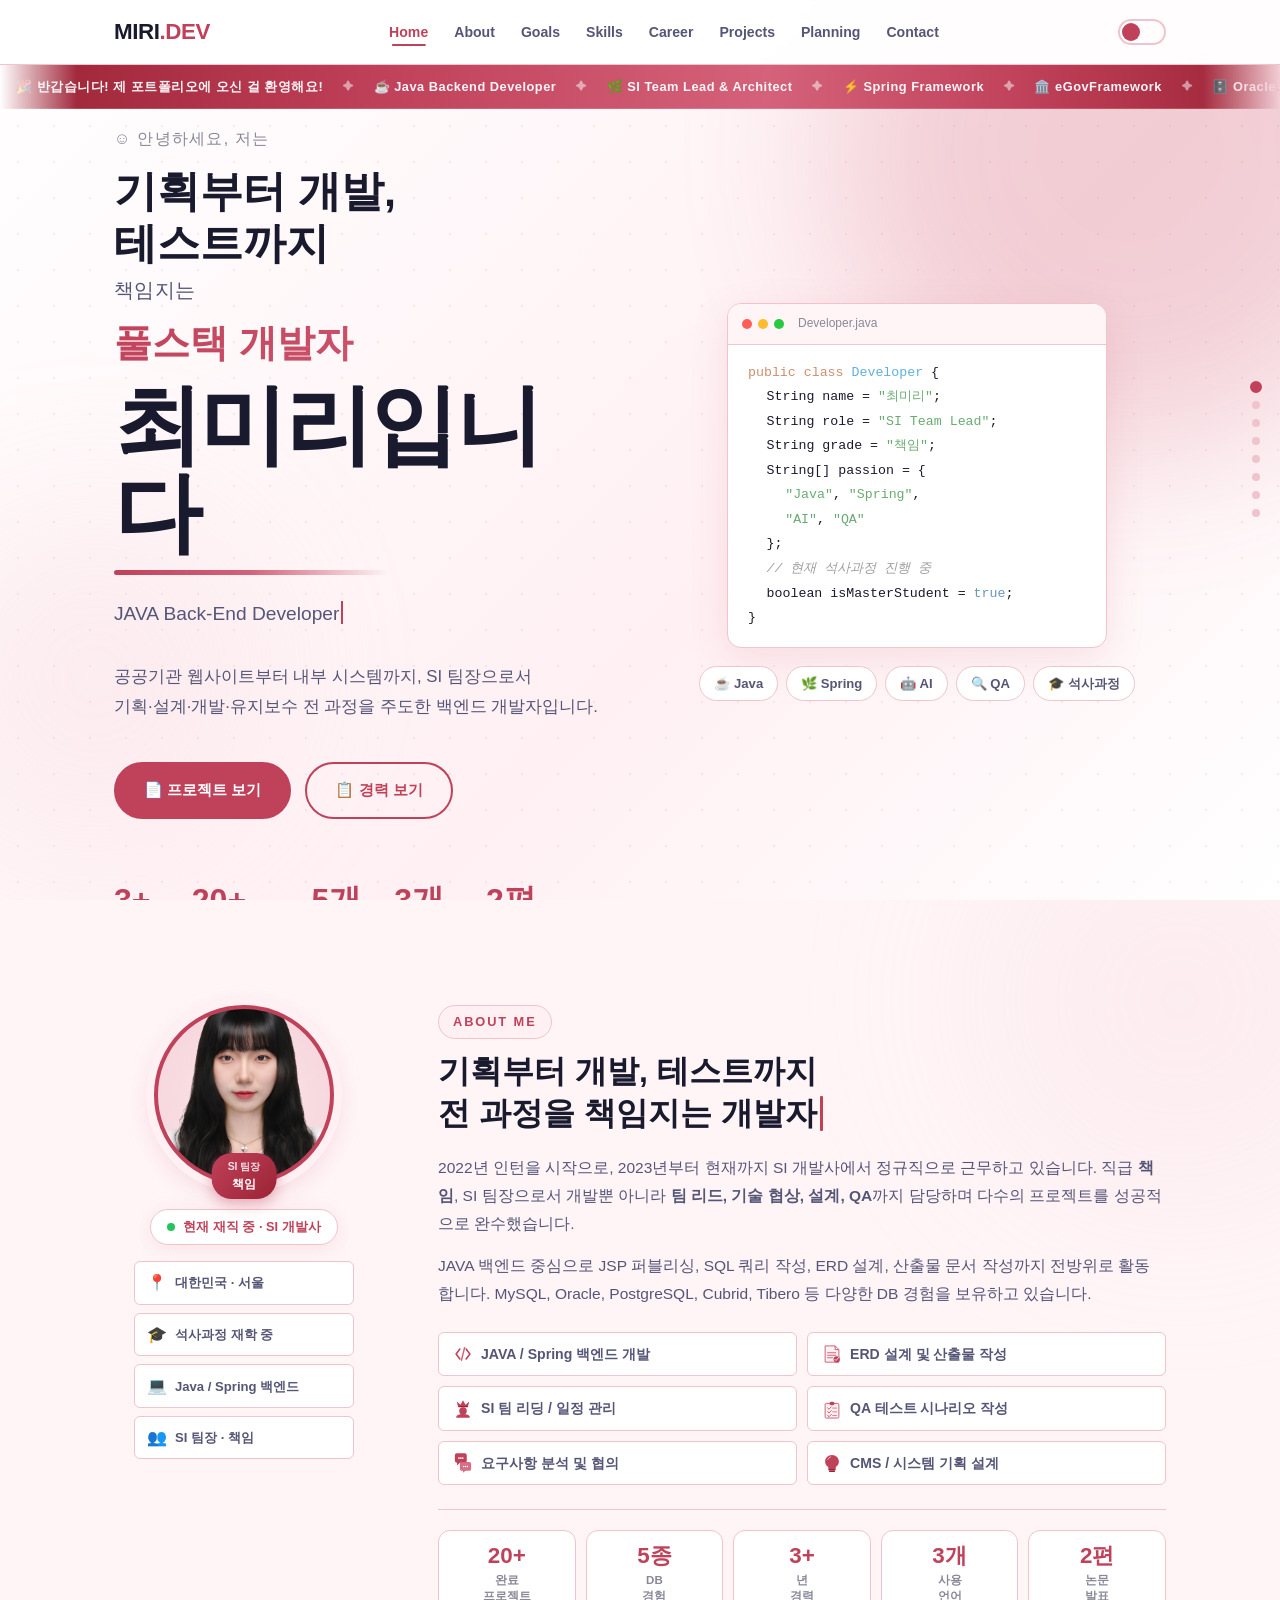
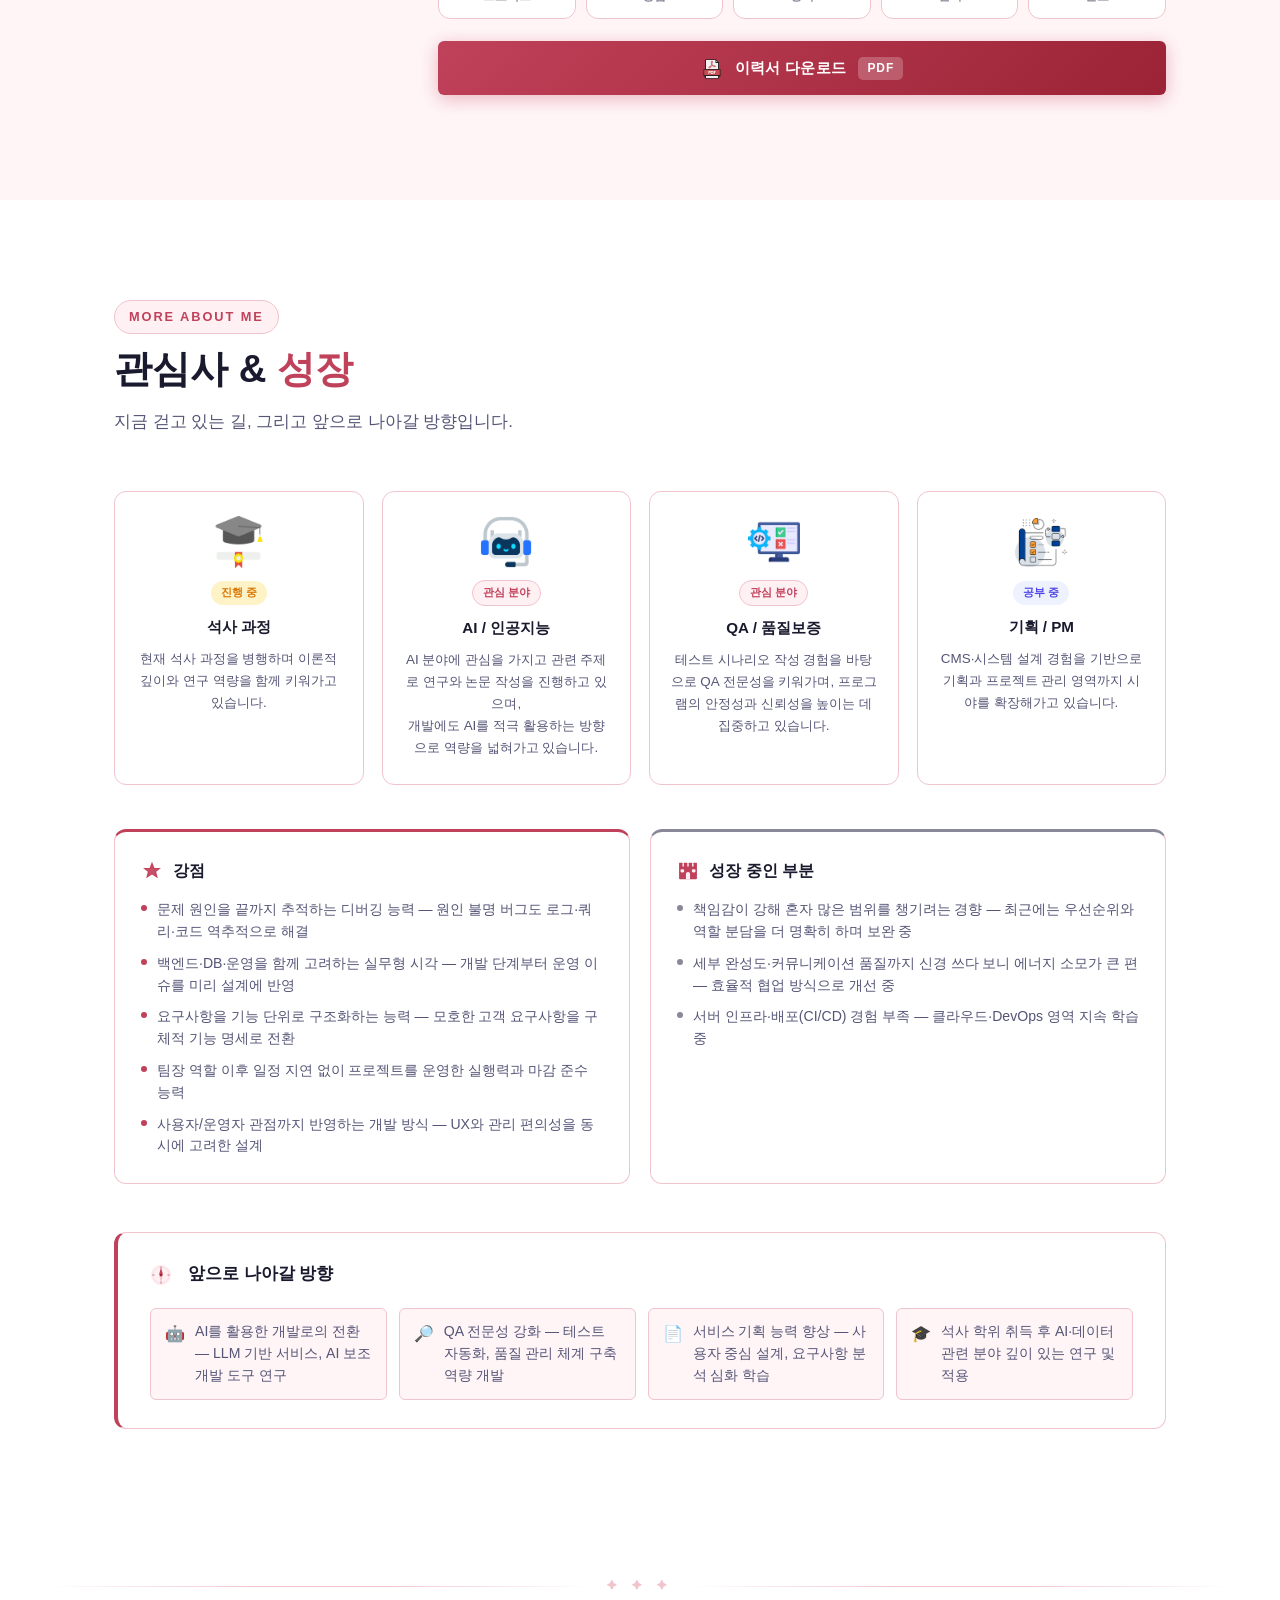
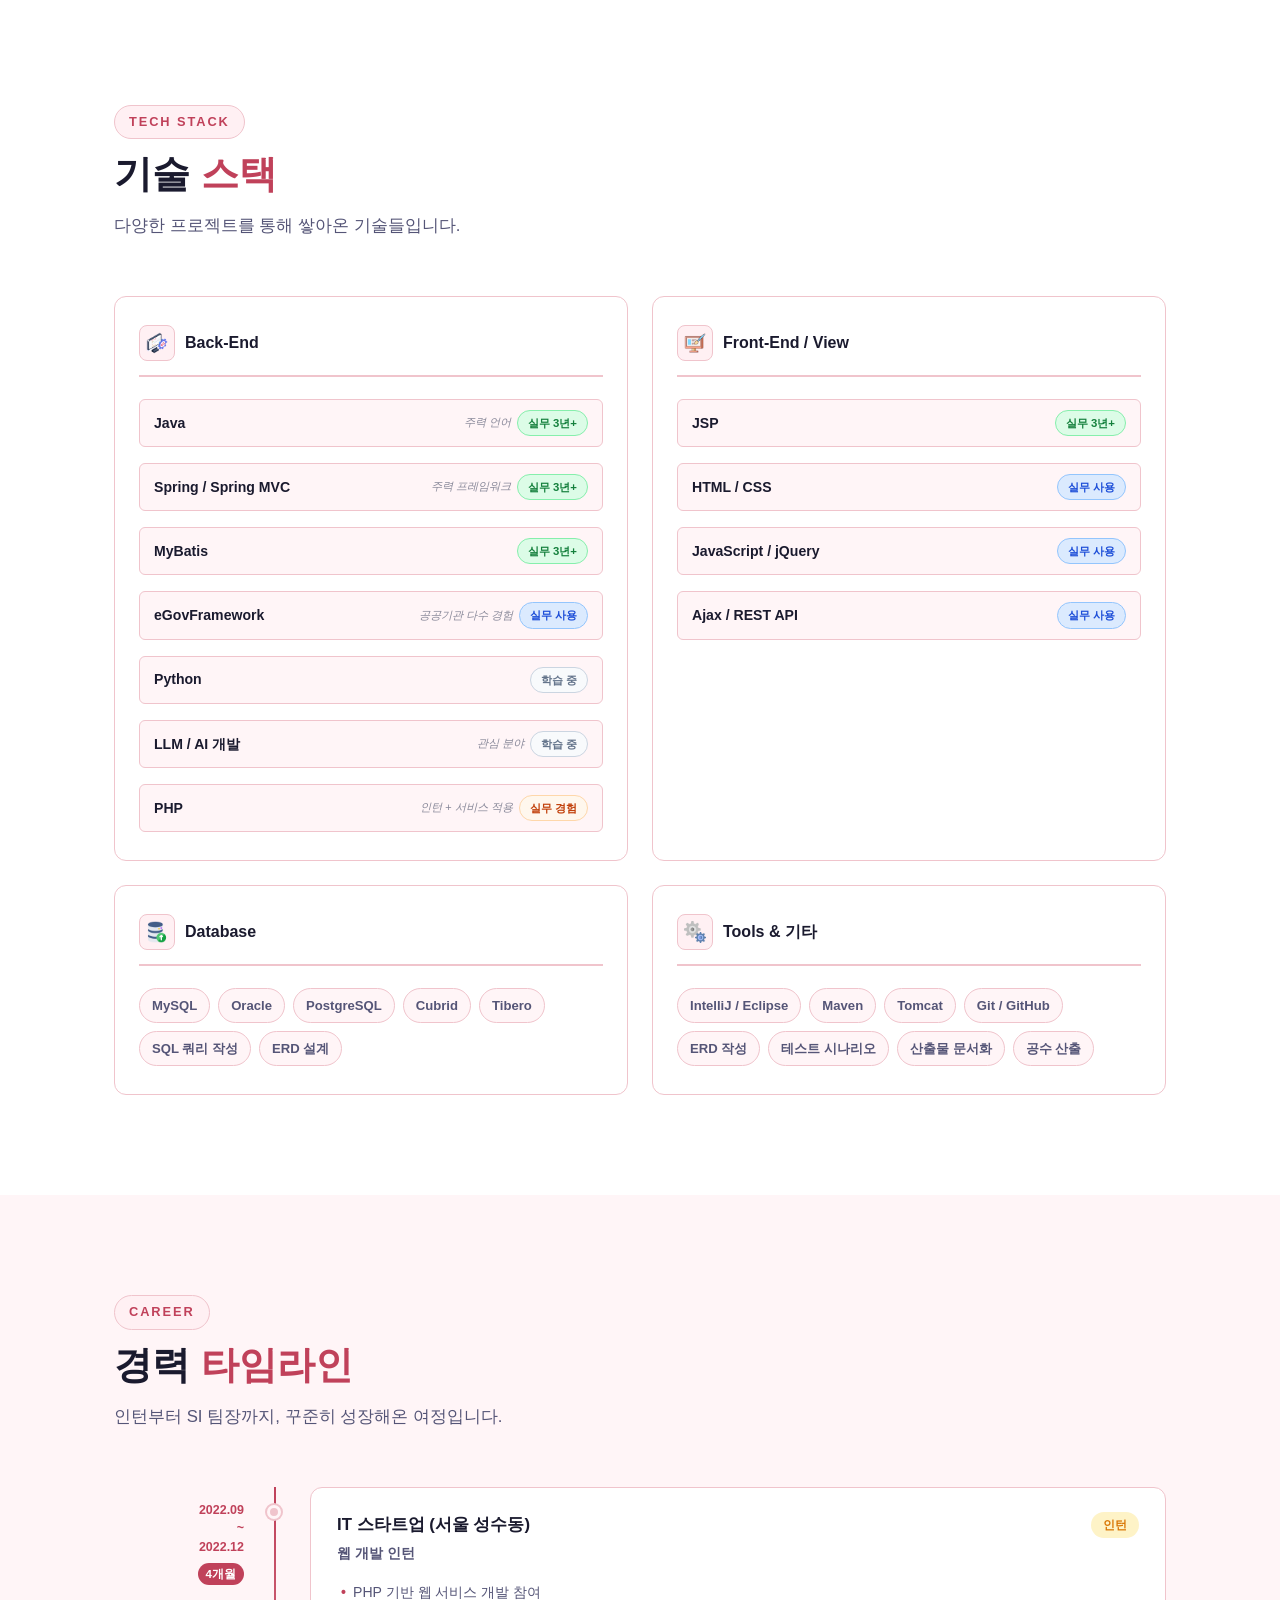
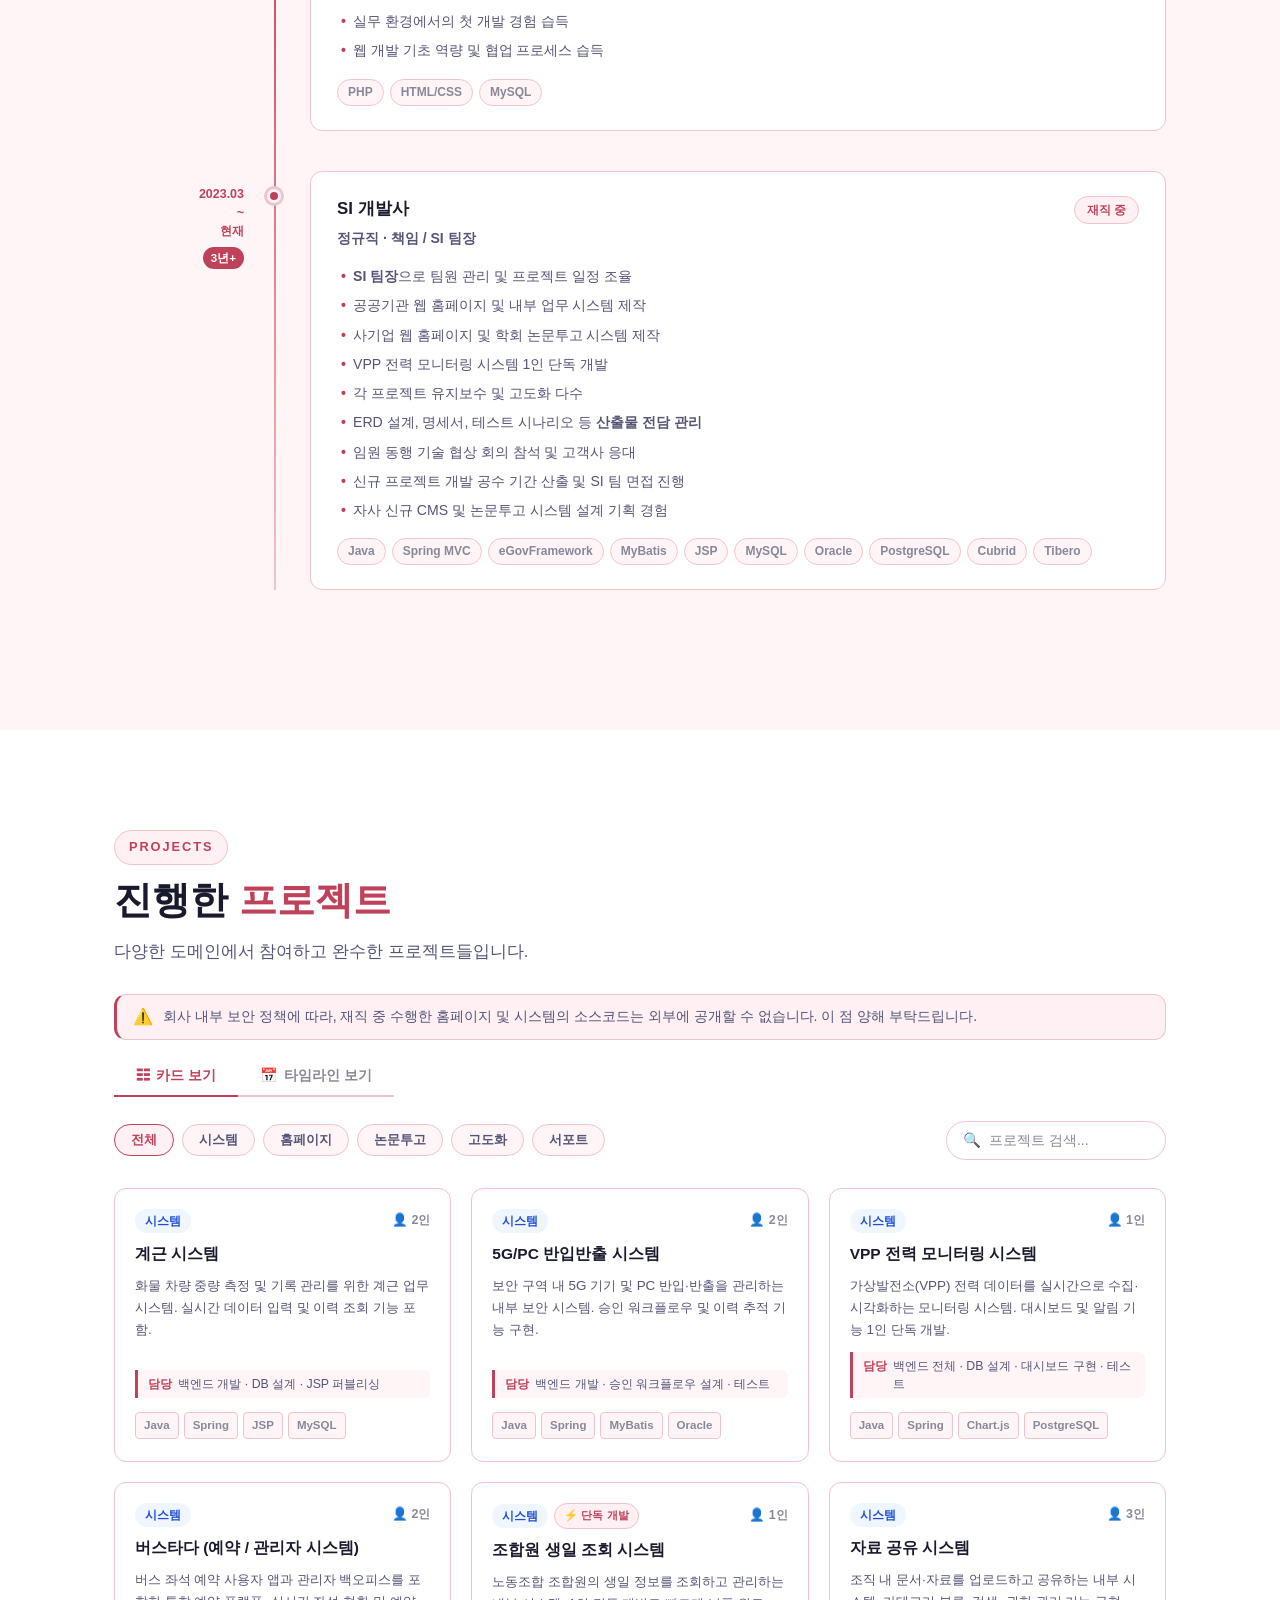
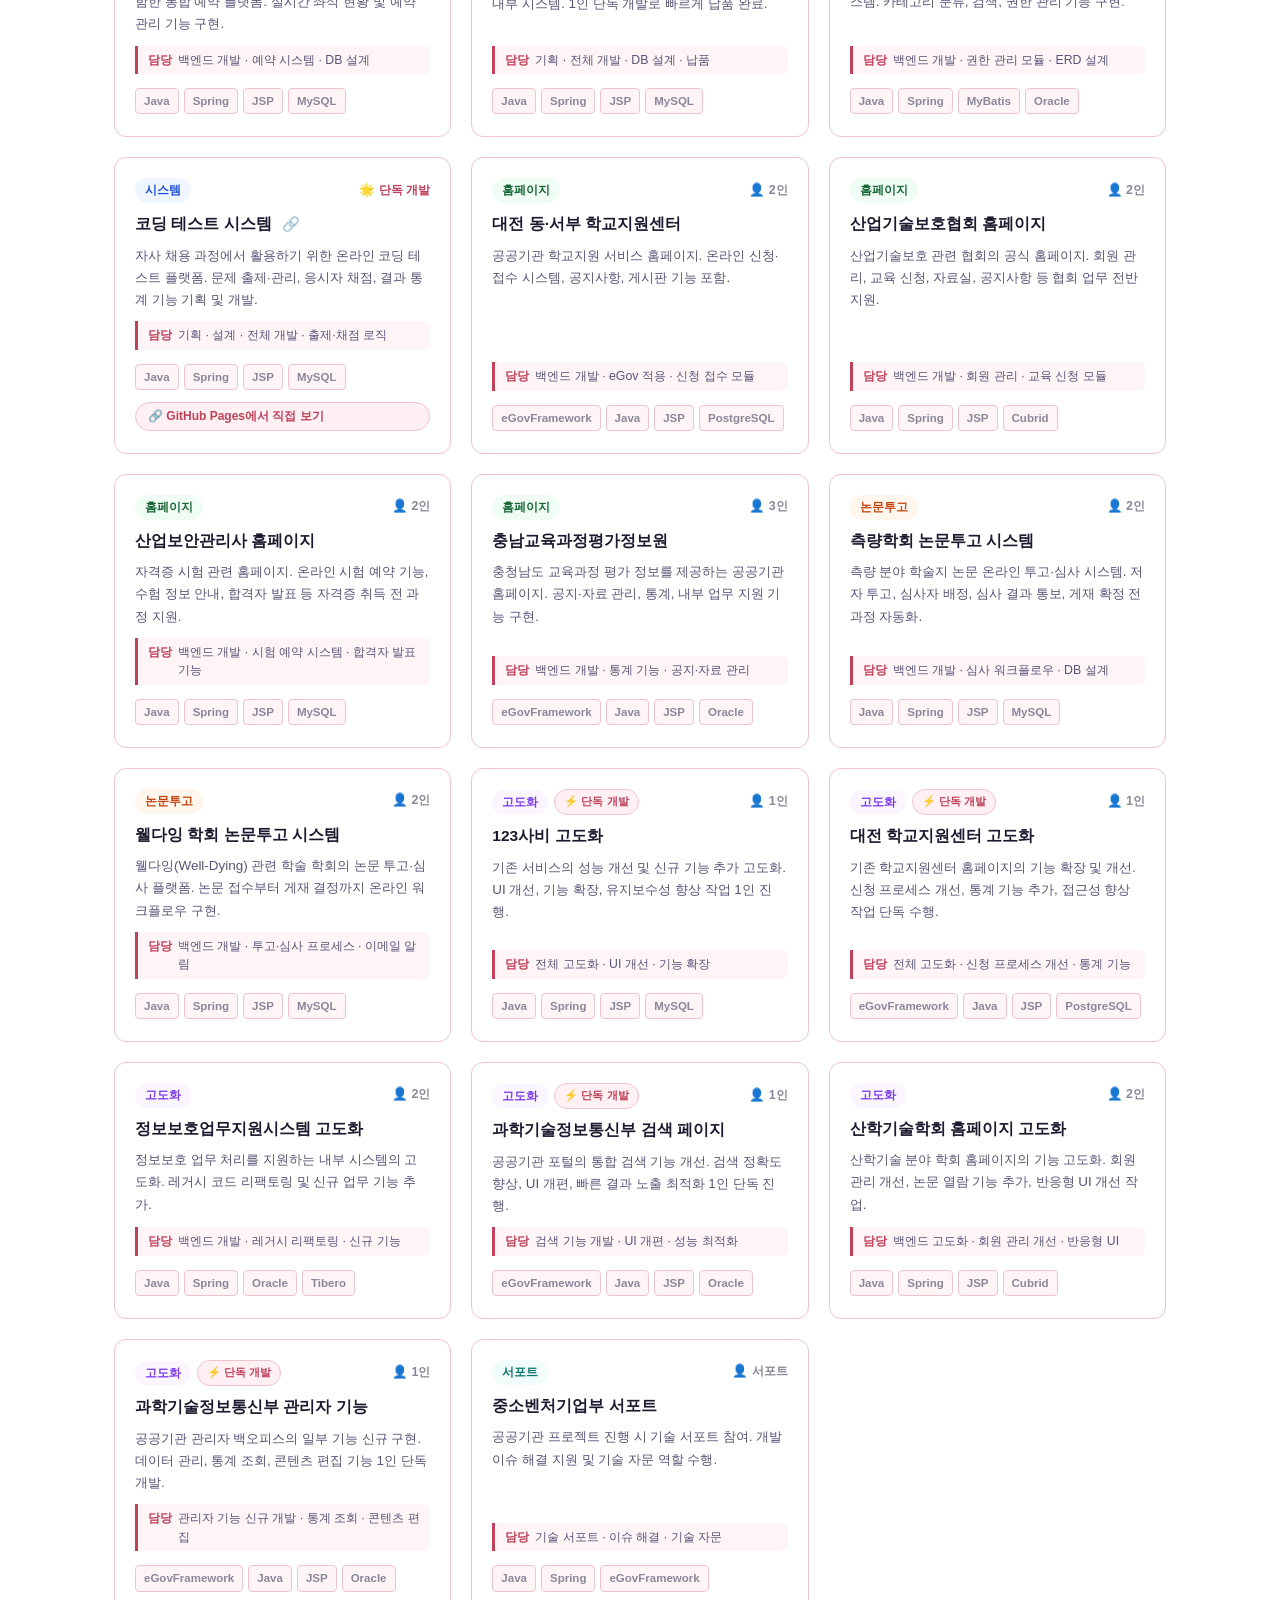
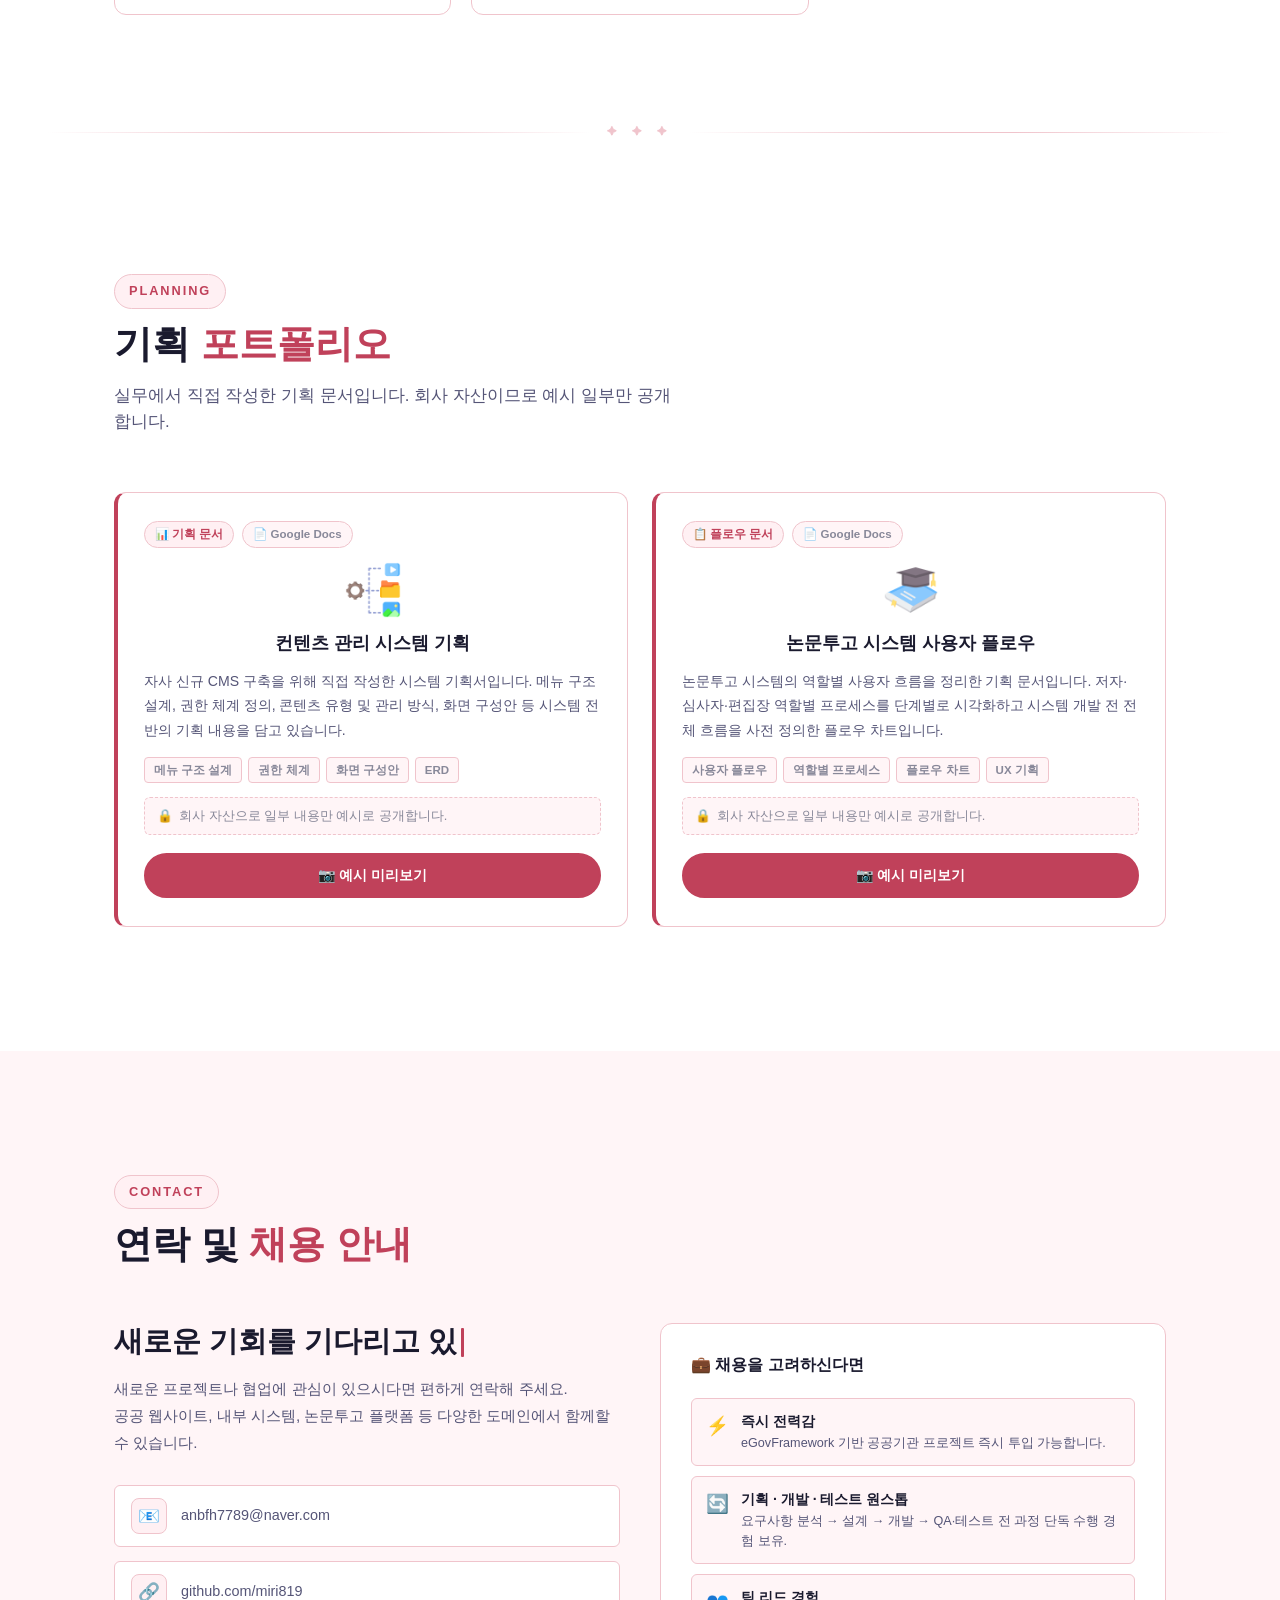
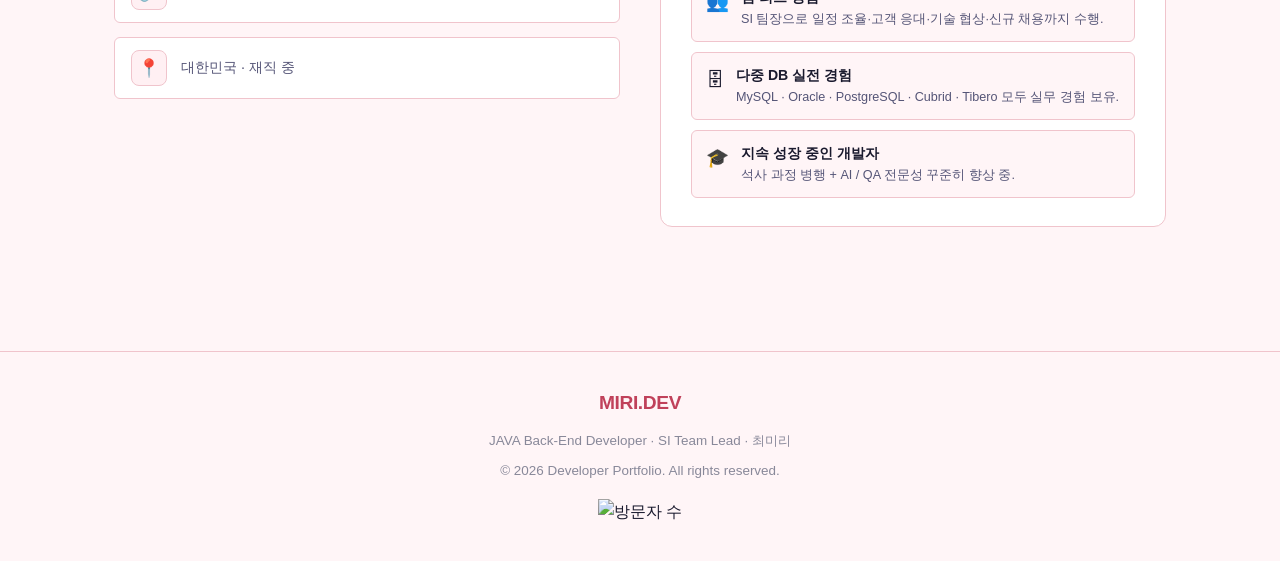
==== commit 154c455c: "260403 수정 내용 반영" ====
--- a/docs/index.html
+++ b/docs/index.html
@@ -5,6 +5,7 @@
 <meta name="viewport" content="width=device-width, initial-scale=1.0">
 <meta name="description" content="JAVA 백엔드 개발자 포트폴리오 - SI 팀장 / 책임">
 <title>MIRI.DEV | 최미리 포트폴리오</title>
+<link rel="icon" type="image/png" href="img/favicon.png">
 <!-- Pretendard (메인 폰트) -->
 <link rel="stylesheet" as="style" crossorigin
   href="https://cdn.jsdelivr.net/gh/orioncactus/pretendard@v1.3.9/dist/web/variable/pretendardvariable-dynamic-subset.min.css">
@@ -21,8 +22,8 @@
   <a href="#skills"   class="page-dot"        data-section="skills"   title="Skills"></a>
   <a href="#career"   class="page-dot"        data-section="career"   title="Career"></a>
   <a href="#projects" class="page-dot"        data-section="projects" title="Projects"></a>
-  <a href="#planning" class="page-dot"        data-section="planning" title="Planning"></a>
-  <a href="#contact"  class="page-dot"        data-section="contact"  title="Contact"></a>
+  <a href="#planning"  class="page-dot"        data-section="planning"  title="Planning"></a>
+  <a href="#contact"   class="page-dot"        data-section="contact"   title="Contact"></a>
 </nav>
 
 <!-- ===================== GNB ===================== -->
@@ -115,11 +116,11 @@
           Open to Collaboration
         </div>
         <h1 class="hero-name">
-          <span class="hero-greeting">안녕하세요, 저는</span>
+          <span class="hero-greeting">☺️ 안녕하세요, 저는</span>
           <span class="hero-line-main">기획부터 개발,<br>테스트까지</span>
           <span class="hero-line-accent">책임지는</span>
           <span class="hero-line-role">풀스택 개발자</span>
-          <span class="hero-line-name">최미리입니다</span>
+          <span class="hero-line-name">최미리입니다<span class="hero-emoji-smile" aria-hidden="true"></span></span>
         </h1>
         <p class="hero-title">
           <span id="typingText"></span><span class="typing-cursor"></span>
@@ -148,6 +149,10 @@
           <div class="hero-stat">
             <h3><span class="count-up" data-count="3" data-suffix="개">0</span></h3>
             <p>언어 경험</p>
+          </div>
+          <div class="hero-stat">
+            <h3><span class="count-up" data-count="2" data-suffix="편">0</span></h3>
+            <p>논문 수</p>
           </div>
         </div>
       </div>
@@ -212,22 +217,22 @@
       </div>
       <div class="about-text fade-in">
         <div class="section-label">About Me</div>
-        <h2>기획부터 배포까지<br>전 과정을 책임지는 개발자</h2>
+        <h2><span id="aboutTypeLine"></span><span class="about-type-cursor"></span></h2>
         <p>
-          2022년 인턴을 시작으로, 2023년부터 현재까지 SI 개발사에서 정규직으로 근무 중입니다.
-          직급 <strong>책임</strong>, SI 팀장으로서 단순 개발을 넘어 <strong>팀 리드, 기술 협상, 설계, QA</strong>까지 담당하며 다수의 프로젝트를 성공적으로 완수했습니다.
+          2022년 인턴을 시작으로, 2023년부터 현재까지 SI 개발사에서 정규직으로 근무하고 있습니다.
+          직급 <strong>책임</strong>, SI 팀장으로서 개발뿐 아니라 <strong>팀 리드, 기술 협상, 설계, QA</strong>까지 담당하며 다수의 프로젝트를 성공적으로 완수했습니다.
         </p>
         <p>
           JAVA 백엔드 중심으로 JSP 퍼블리싱, SQL 쿼리 작성, ERD 설계, 산출물 문서 작성까지 전방위로 활동합니다.
           MySQL, Oracle, PostgreSQL, Cubrid, Tibero 등 다양한 DB 경험을 보유하고 있습니다.
         </p>
         <div class="about-highlights">
-          <div class="highlight-item"><span class="highlight-icon">&#128736;</span>JAVA / Spring 백엔드 개발</div>
-          <div class="highlight-item"><span class="highlight-icon">&#128202;</span>ERD 설계 및 산출물 작성</div>
-          <div class="highlight-item"><span class="highlight-icon">&#128101;</span>SI 팀장 / 팀원 일정 관리</div>
-          <div class="highlight-item"><span class="highlight-icon">&#128269;</span>QA 테스트 시나리오 작성</div>
-          <div class="highlight-item"><span class="highlight-icon">&#128196;</span>기술 협상 회의 참석</div>
-          <div class="highlight-item"><span class="highlight-icon">&#128640;</span>CMS / 시스템 기획 설계</div>
+          <div class="highlight-item"><span class="highlight-icon"><img src="img/java_icon.svg" alt="Java"></span>JAVA / Spring 백엔드 개발</div>
+          <div class="highlight-item"><span class="highlight-icon"><img src="img/output_icon.svg" alt="산출물"></span>ERD 설계 및 산출물 작성</div>
+          <div class="highlight-item"><span class="highlight-icon"><img src="img/manager_icon.svg" alt="SI 팀장"></span>SI 팀 리딩 / 일정 관리</div>
+          <div class="highlight-item"><span class="highlight-icon"><img src="img/scenario_icon.svg" alt="시나리오"></span>QA 테스트 시나리오 작성</div>
+          <div class="highlight-item"><span class="highlight-icon"><img src="img/requirements_icon.svg" alt="요구사항"></span>요구사항 분석 및 협의</div>
+          <div class="highlight-item"><span class="highlight-icon"><img src="img/planning2_icon.svg" alt="기획"></span>CMS / 시스템 기획 설계</div>
         </div>
         <!-- 미니 스탯 -->
         <div class="about-mini-stats">
@@ -247,7 +252,17 @@
             <span class="ams-num">3개</span>
             <span class="ams-label">사용<br>언어</span>
           </div>
-        </div>
+          <div class="ams-item">
+            <span class="ams-num">2편</span>
+            <span class="ams-label">논문<br>발표</span>
+          </div>
+        </div>
+        <!-- 이력서 다운로드 -->
+        <a href="resume.html" target="_blank" class="btn-resume-download">
+          <img src="img/pdf_icon.png" class="btn-resume-icon-img" alt="PDF">
+          <span>이력서 다운로드</span>
+          <span class="btn-resume-ext">PDF</span>
+        </a>
       </div>
     </div>
   </div>
@@ -265,34 +280,56 @@
     <!-- 관심 분야 카드 -->
     <div class="goals-interests-grid">
       <div class="interest-card fade-in">
-        <div class="interest-icon">&#127891;</div>
+        <div class="interest-icon"><img src="img/master_ico.png" alt="석사 과정"></div>
         <span class="interest-status-badge status-ongoing">진행 중</span>
         <h3>석사 과정</h3>
         <p>현재 석사 과정을 병행하며 이론적 깊이와 연구 역량을 함께 키워가고 있습니다.</p>
       </div>
       <div class="interest-card fade-in">
-        <div class="interest-icon">&#129302;</div>
+        <div class="interest-icon"><img src="img/ai_ico.png" alt="AI / 인공지능"></div>
         <span class="interest-status-badge status-interest">관심 분야</span>
         <h3>AI / 인공지능</h3>
-        <p>AI 기술에 깊은 관심을 가지고 있으며, 개발에 AI를 적극 활용하는 방향을 공부하고 있습니다.</p>
+        <p>AI 분야에 관심을 가지고 관련 주제로 연구와 논문 작성을 진행하고 있으며, <br> 개발에도 AI를 적극 활용하는 방향으로 역량을 넓혀가고 있습니다.</p>
       </div>
       <div class="interest-card fade-in">
-        <div class="interest-icon">&#128269;</div>
+        <div class="interest-icon"><img src="img/qa_ico.png" alt="QA / 품질보증"></div>
         <span class="interest-status-badge status-interest">관심 분야</span>
         <h3>QA / 품질보증</h3>
-        <p>SI 팀장으로 테스트 시나리오 작성 경험을 바탕으로 QA 전문성을 체계적으로 키우고 있습니다.</p>
+        <p>테스트 시나리오 작성 경험을 바탕으로 QA 전문성을 키워가며, 프로그램의 안정성과 신뢰성을 높이는 데 집중하고 있습니다.</p>
       </div>
       <div class="interest-card fade-in">
-        <div class="interest-icon">&#128221;</div>
+        <div class="interest-icon"><img src="img/pm_ico.png" alt="기획 / PM"></div>
         <span class="interest-status-badge status-learning">공부 중</span>
         <h3>기획 / PM</h3>
-        <p>CMS·시스템 설계 경험을 발판으로 기획 및 프로젝트 매니지먼트 역량을 차근차근 쌓아가고 있습니다.</p>
+        <p>CMS·시스템 설계 경험을 기반으로 기획과 프로젝트 관리 영역까지 시야를 확장해가고 있습니다.</p>
+      </div>
+    </div>
+
+    <!-- 장단점 -->
+    <div class="sw-grid">
+      <div class="sw-card strengths fade-in">
+        <h3><img src="img/merit_icon.svg" class="sw-card-icon" alt="강점"> 강점</h3>
+        <div class="sw-list">
+          <div class="sw-item"><span class="sw-dot"></span><span>문제 원인을 끝까지 추적하는 디버깅 능력 — 원인 불명 버그도 로그·쿼리·코드 역추적으로 해결</span></div>
+          <div class="sw-item"><span class="sw-dot"></span><span>백엔드·DB·운영을 함께 고려하는 실무형 시각 — 개발 단계부터 운영 이슈를 미리 설계에 반영</span></div>
+          <div class="sw-item"><span class="sw-dot"></span><span>요구사항을 기능 단위로 구조화하는 능력 — 모호한 고객 요구사항을 구체적 기능 명세로 전환</span></div>
+          <div class="sw-item"><span class="sw-dot"></span><span>팀장 역할 이후 일정 지연 없이 프로젝트를 운영한 실행력과 마감 준수 능력</span></div>
+          <div class="sw-item"><span class="sw-dot"></span><span>사용자/운영자 관점까지 반영하는 개발 방식 — UX와 관리 편의성을 동시에 고려한 설계</span></div>
+        </div>
+      </div>
+      <div class="sw-card weaknesses fade-in">
+        <h3><img src="img/castle_icon.svg" class="sw-card-icon" alt="성장"> 성장 중인 부분</h3>
+        <div class="sw-list">
+          <div class="sw-item"><span class="sw-dot"></span><span>책임감이 강해 혼자 많은 범위를 챙기려는 경향 — 최근에는 우선순위와 역할 분담을 더 명확히 하며 보완 중</span></div>
+          <div class="sw-item"><span class="sw-dot"></span><span>세부 완성도·커뮤니케이션 품질까지 신경 쓰다 보니 에너지 소모가 큰 편 — 효율적 협업 방식으로 개선 중</span></div>
+          <div class="sw-item"><span class="sw-dot"></span><span>서버 인프라·배포(CI/CD) 경험 부족 — 클라우드·DevOps 영역 지속 학습 중</span></div>
+        </div>
       </div>
     </div>
 
     <!-- 미래 방향 -->
     <div class="goals-future-card fade-in">
-      <h3>&#127919; 앞으로 나아갈 방향</h3>
+      <h3><img src="img/direction_icon.svg" class="sw-card-icon" alt="방향"> 앞으로 나아갈 방향</h3>
       <div class="goals-future-list">
         <div class="goals-future-item">
           <span class="goals-future-item-icon">&#129302;</span>
@@ -309,27 +346,6 @@
         <div class="goals-future-item">
           <span class="goals-future-item-icon">&#127891;</span>
           <span>석사 학위 취득 후 AI·데이터 관련 분야 깊이 있는 연구 및 적용</span>
-        </div>
-      </div>
-    </div>
-
-    <!-- 장단점 -->
-    <div class="sw-grid">
-      <div class="sw-card strengths fade-in">
-        <h3>&#128170; 강점</h3>
-        <div class="sw-list">
-          <div class="sw-item"><span class="sw-dot"></span><span>기획·개발·QA·문서화까지 전 과정을 혼자 주도할 수 있는 풀사이클 역량</span></div>
-          <div class="sw-item"><span class="sw-dot"></span><span>다양한 도메인(공공기관, 학회, 기업) 프로젝트 경험으로 폭넓은 업무 적응력</span></div>
-          <div class="sw-item"><span class="sw-dot"></span><span>팀장으로서 일정 조율, 고객 응대, 기술 협상까지 커뮤니케이션 능력</span></div>
-          <div class="sw-item"><span class="sw-dot"></span><span>MySQL·Oracle·PostgreSQL·Cubrid·Tibero 등 다양한 DB 실전 경험</span></div>
-        </div>
-      </div>
-      <div class="sw-card weaknesses fade-in">
-        <h3>&#127807; 성장 중인 부분</h3>
-        <div class="sw-list">
-          <div class="sw-item"><span class="sw-dot"></span><span>서버 인프라 및 배포(CI/CD) 경험 부족 — 클라우드·DevOps 영역 공부 시작</span></div>
-          <div class="sw-item"><span class="sw-dot"></span><span>AI·머신러닝 이론 학습 진행 중 — 석사 과정 통해 체계적으로 보완 예정</span></div>
-          <div class="sw-item"><span class="sw-dot"></span><span>영어 기술 문서 작성 능력 향상 목표 — 글로벌 오픈소스 기여를 위해 준비 중</span></div>
         </div>
       </div>
     </div>
@@ -354,63 +370,94 @@
     <div class="skills-grid">
       <div class="skill-category fade-in">
         <div class="skill-category-title">
-          <div class="skill-category-icon">&#9749;</div>
+          <div class="skill-category-icon"><img src="img/back_icon.png" alt="Back-End"></div>
           Back-End
         </div>
         <div class="skill-list">
           <div class="skill-item">
-            <div class="skill-info"><span>Java</span><span>95%</span></div>
-            <div class="skill-bar"><div class="skill-fill" data-level="95"></div></div>
+            <span class="skill-name">Java</span>
+            <div class="skill-badges">
+              <span class="skill-usage-note">주력 언어</span>
+              <span class="skill-level-badge level-expert">실무 3년+</span>
+            </div>
           </div>
           <div class="skill-item">
-            <div class="skill-info"><span>Spring / Spring MVC</span><span>90%</span></div>
-            <div class="skill-bar"><div class="skill-fill" data-level="90"></div></div>
+            <span class="skill-name">Spring / Spring MVC</span>
+            <div class="skill-badges">
+              <span class="skill-usage-note">주력 프레임워크</span>
+              <span class="skill-level-badge level-expert">실무 3년+</span>
+            </div>
           </div>
           <div class="skill-item">
-            <div class="skill-info"><span>MyBatis</span><span>88%</span></div>
-            <div class="skill-bar"><div class="skill-fill" data-level="88"></div></div>
+            <span class="skill-name">MyBatis</span>
+            <div class="skill-badges">
+              <span class="skill-level-badge level-expert">실무 3년+</span>
+            </div>
           </div>
           <div class="skill-item">
-            <div class="skill-info"><span>eGovFramework</span><span>85%</span></div>
-            <div class="skill-bar"><div class="skill-fill" data-level="85"></div></div>
+            <span class="skill-name">eGovFramework</span>
+            <div class="skill-badges">
+              <span class="skill-usage-note">공공기관 다수 경험</span>
+              <span class="skill-level-badge level-proficient">실무 사용</span>
+            </div>
           </div>
           <div class="skill-item">
-            <div class="skill-info"><span>Python</span><span>40%</span></div>
-            <div class="skill-bar"><div class="skill-fill" data-level="40"></div></div>
+            <span class="skill-name">Python</span>
+            <div class="skill-badges">
+              <span class="skill-level-badge level-learning">학습 중</span>
+            </div>
           </div>
           <div class="skill-item">
-            <div class="skill-info"><span>PHP</span><span>50%</span></div>
-            <div class="skill-bar"><div class="skill-fill" data-level="50"></div></div>
+            <span class="skill-name">LLM / AI 개발</span>
+            <div class="skill-badges">
+              <span class="skill-usage-note">관심 분야</span>
+              <span class="skill-level-badge level-learning">학습 중</span>
+            </div>
+          </div>
+          <div class="skill-item">
+            <span class="skill-name">PHP</span>
+            <div class="skill-badges">
+              <span class="skill-usage-note">인턴 + 서비스 적용</span>
+              <span class="skill-level-badge level-intermediate">실무 경험</span>
+            </div>
           </div>
         </div>
       </div>
       <div class="skill-category fade-in">
         <div class="skill-category-title">
-          <div class="skill-category-icon">&#127760;</div>
+          <div class="skill-category-icon"><img src="img/front_icon.png" alt="Front-End"></div>
           Front-End / View
         </div>
         <div class="skill-list">
           <div class="skill-item">
-            <div class="skill-info"><span>JSP</span><span>88%</span></div>
-            <div class="skill-bar"><div class="skill-fill" data-level="88"></div></div>
+            <span class="skill-name">JSP</span>
+            <div class="skill-badges">
+              <span class="skill-level-badge level-expert">실무 3년+</span>
+            </div>
           </div>
           <div class="skill-item">
-            <div class="skill-info"><span>HTML / CSS</span><span>82%</span></div>
-            <div class="skill-bar"><div class="skill-fill" data-level="82"></div></div>
+            <span class="skill-name">HTML / CSS</span>
+            <div class="skill-badges">
+              <span class="skill-level-badge level-proficient">실무 사용</span>
+            </div>
           </div>
           <div class="skill-item">
-            <div class="skill-info"><span>JavaScript / jQuery</span><span>78%</span></div>
-            <div class="skill-bar"><div class="skill-fill" data-level="78"></div></div>
+            <span class="skill-name">JavaScript / jQuery</span>
+            <div class="skill-badges">
+              <span class="skill-level-badge level-proficient">실무 사용</span>
+            </div>
           </div>
           <div class="skill-item">
-            <div class="skill-info"><span>Ajax / REST API</span><span>80%</span></div>
-            <div class="skill-bar"><div class="skill-fill" data-level="80"></div></div>
+            <span class="skill-name">Ajax / REST API</span>
+            <div class="skill-badges">
+              <span class="skill-level-badge level-proficient">실무 사용</span>
+            </div>
           </div>
         </div>
       </div>
       <div class="skill-category fade-in">
         <div class="skill-category-title">
-          <div class="skill-category-icon">&#128452;</div>
+          <div class="skill-category-icon"><img src="img/db_icon.png" alt="Database"></div>
           Database
         </div>
         <div class="skill-tags">
@@ -425,7 +472,7 @@
       </div>
       <div class="skill-category fade-in">
         <div class="skill-category-title">
-          <div class="skill-category-icon">&#128295;</div>
+          <div class="skill-category-icon"><img src="img/tool_icon.png" alt="Tools"></div>
           Tools &amp; 기타
         </div>
         <div class="skill-tags">
@@ -534,6 +581,12 @@
       <p class="section-desc">다양한 도메인에서 참여하고 완수한 프로젝트들입니다.</p>
     </div>
 
+    <!-- 보안 알림 -->
+    <div class="projects-security-notice fade-in">
+      <span class="psn-icon">⚠️</span>
+      <span>회사 내부 보안 정책에 따라, 재직 중 수행한 홈페이지 및 시스템의 소스코드는 외부에 공개할 수 없습니다. 이 점 양해 부탁드립니다.</span>
+    </div>
+
     <!-- 뷰 전환 탭 -->
     <div class="view-tab-bar fade-in">
       <button class="view-tab active" id="btnCardView">
@@ -566,36 +619,42 @@
           <div class="project-card-top"><span class="project-cat-badge cat-system">시스템</span><span class="project-team">&#128100; 2인</span></div>
           <div class="project-title">계근 시스템</div>
           <div class="project-desc">화물 차량 중량 측정 및 기록 관리를 위한 계근 업무 시스템. 실시간 데이터 입력 및 이력 조회 기능 포함.</div>
+          <div class="project-role"><span class="project-role-label">담당</span><span>백엔드 개발 · DB 설계 · JSP 퍼블리싱</span></div>
           <div class="project-tech-tags"><span class="project-tech-tag">Java</span><span class="project-tech-tag">Spring</span><span class="project-tech-tag">JSP</span><span class="project-tech-tag">MySQL</span></div>
         </div>
         <div class="project-card fade-in" data-category="system">
           <div class="project-card-top"><span class="project-cat-badge cat-system">시스템</span><span class="project-team">&#128100; 2인</span></div>
           <div class="project-title">5G/PC 반입반출 시스템</div>
           <div class="project-desc">보안 구역 내 5G 기기 및 PC 반입·반출을 관리하는 내부 보안 시스템. 승인 워크플로우 및 이력 추적 기능 구현.</div>
+          <div class="project-role"><span class="project-role-label">담당</span><span>백엔드 개발 · 승인 워크플로우 설계 · 테스트</span></div>
           <div class="project-tech-tags"><span class="project-tech-tag">Java</span><span class="project-tech-tag">Spring</span><span class="project-tech-tag">MyBatis</span><span class="project-tech-tag">Oracle</span></div>
         </div>
         <div class="project-card fade-in" data-category="system">
           <div class="project-card-top"><span class="project-cat-badge cat-system">시스템</span><span class="project-team">&#128100; 1인</span></div>
           <div class="project-title">VPP 전력 모니터링 시스템</div>
           <div class="project-desc">가상발전소(VPP) 전력 데이터를 실시간으로 수집·시각화하는 모니터링 시스템. 대시보드 및 알림 기능 1인 단독 개발.</div>
+          <div class="project-role"><span class="project-role-label">담당</span><span>백엔드 전체 · DB 설계 · 대시보드 구현 · 테스트</span></div>
           <div class="project-tech-tags"><span class="project-tech-tag">Java</span><span class="project-tech-tag">Spring</span><span class="project-tech-tag">Chart.js</span><span class="project-tech-tag">PostgreSQL</span></div>
         </div>
         <div class="project-card fade-in" data-category="system">
           <div class="project-card-top"><span class="project-cat-badge cat-system">시스템</span><span class="project-team">&#128100; 2인</span></div>
           <div class="project-title">버스타다 (예약 / 관리자 시스템)</div>
           <div class="project-desc">버스 좌석 예약 사용자 앱과 관리자 백오피스를 포함한 통합 예약 플랫폼. 실시간 좌석 현황 및 예약 관리 기능 구현.</div>
+          <div class="project-role"><span class="project-role-label">담당</span><span>백엔드 개발 · 예약 시스템 · DB 설계</span></div>
           <div class="project-tech-tags"><span class="project-tech-tag">Java</span><span class="project-tech-tag">Spring</span><span class="project-tech-tag">JSP</span><span class="project-tech-tag">MySQL</span></div>
         </div>
         <div class="project-card fade-in" data-category="system">
-          <div class="project-card-top"><span class="project-cat-badge cat-system">시스템</span><span class="project-team">&#128100; 1인</span></div>
+          <div class="project-card-top"><span class="project-cat-badge cat-system">시스템</span><span class="project-solo-badge">&#9889; 단독 개발</span><span class="project-team">&#128100; 1인</span></div>
           <div class="project-title">조합원 생일 조회 시스템</div>
           <div class="project-desc">노동조합 조합원의 생일 정보를 조회하고 관리하는 내부 시스템. 1인 단독 개발로 빠르게 납품 완료.</div>
+          <div class="project-role"><span class="project-role-label">담당</span><span>기획 · 전체 개발 · DB 설계 · 납품</span></div>
           <div class="project-tech-tags"><span class="project-tech-tag">Java</span><span class="project-tech-tag">Spring</span><span class="project-tech-tag">JSP</span><span class="project-tech-tag">MySQL</span></div>
         </div>
         <div class="project-card fade-in" data-category="system">
           <div class="project-card-top"><span class="project-cat-badge cat-system">시스템</span><span class="project-team">&#128100; 3인</span></div>
           <div class="project-title">자료 공유 시스템</div>
           <div class="project-desc">조직 내 문서·자료를 업로드하고 공유하는 내부 시스템. 카테고리 분류, 검색, 권한 관리 기능 구현.</div>
+          <div class="project-role"><span class="project-role-label">담당</span><span>백엔드 개발 · 권한 관리 모듈 · ERD 설계</span></div>
           <div class="project-tech-tags"><span class="project-tech-tag">Java</span><span class="project-tech-tag">Spring</span><span class="project-tech-tag">MyBatis</span><span class="project-tech-tag">Oracle</span></div>
         </div>
         <!-- TODO: href를 실제 GitHub Pages 주소로 교체하세요 -->
@@ -610,6 +669,7 @@
             <span class="project-link-icon" title="새 탭으로 열림">&#128279;</span>
           </div>
           <div class="project-desc">자사 채용 과정에서 활용하기 위한 온라인 코딩 테스트 플랫폼. 문제 출제·관리, 응시자 채점, 결과 통계 기능 기획 및 개발.</div>
+          <div class="project-role"><span class="project-role-label">담당</span><span>기획 · 설계 · 전체 개발 · 출제·채점 로직</span></div>
           <div class="project-tech-tags"><span class="project-tech-tag">Java</span><span class="project-tech-tag">Spring</span><span class="project-tech-tag">JSP</span><span class="project-tech-tag">MySQL</span></div>
           <div class="project-link-badge">&#128279; GitHub Pages에서 직접 보기</div>
         </a>
@@ -617,78 +677,91 @@
           <div class="project-card-top"><span class="project-cat-badge cat-web">홈페이지</span><span class="project-team">&#128100; 2인</span></div>
           <div class="project-title">대전 동·서부 학교지원센터</div>
           <div class="project-desc">공공기관 학교지원 서비스 홈페이지. 온라인 신청·접수 시스템, 공지사항, 게시판 기능 포함.</div>
+          <div class="project-role"><span class="project-role-label">담당</span><span>백엔드 개발 · eGov 적용 · 신청 접수 모듈</span></div>
           <div class="project-tech-tags"><span class="project-tech-tag">eGovFramework</span><span class="project-tech-tag">Java</span><span class="project-tech-tag">JSP</span><span class="project-tech-tag">PostgreSQL</span></div>
         </div>
         <div class="project-card fade-in" data-category="web">
           <div class="project-card-top"><span class="project-cat-badge cat-web">홈페이지</span><span class="project-team">&#128100; 2인</span></div>
           <div class="project-title">산업기술보호협회 홈페이지</div>
           <div class="project-desc">산업기술보호 관련 협회의 공식 홈페이지. 회원 관리, 교육 신청, 자료실, 공지사항 등 협회 업무 전반 지원.</div>
+          <div class="project-role"><span class="project-role-label">담당</span><span>백엔드 개발 · 회원 관리 · 교육 신청 모듈</span></div>
           <div class="project-tech-tags"><span class="project-tech-tag">Java</span><span class="project-tech-tag">Spring</span><span class="project-tech-tag">JSP</span><span class="project-tech-tag">Cubrid</span></div>
         </div>
         <div class="project-card fade-in" data-category="web">
           <div class="project-card-top"><span class="project-cat-badge cat-web">홈페이지</span><span class="project-team">&#128100; 2인</span></div>
           <div class="project-title">산업보안관리사 홈페이지</div>
           <div class="project-desc">자격증 시험 관련 홈페이지. 온라인 시험 예약 기능, 수험 정보 안내, 합격자 발표 등 자격증 취득 전 과정 지원.</div>
+          <div class="project-role"><span class="project-role-label">담당</span><span>백엔드 개발 · 시험 예약 시스템 · 합격자 발표 기능</span></div>
           <div class="project-tech-tags"><span class="project-tech-tag">Java</span><span class="project-tech-tag">Spring</span><span class="project-tech-tag">JSP</span><span class="project-tech-tag">MySQL</span></div>
         </div>
         <div class="project-card fade-in" data-category="web">
           <div class="project-card-top"><span class="project-cat-badge cat-web">홈페이지</span><span class="project-team">&#128100; 3인</span></div>
           <div class="project-title">충남교육과정평가정보원</div>
           <div class="project-desc">충청남도 교육과정 평가 정보를 제공하는 공공기관 홈페이지. 공지·자료 관리, 통계, 내부 업무 지원 기능 구현.</div>
+          <div class="project-role"><span class="project-role-label">담당</span><span>백엔드 개발 · 통계 기능 · 공지·자료 관리</span></div>
           <div class="project-tech-tags"><span class="project-tech-tag">eGovFramework</span><span class="project-tech-tag">Java</span><span class="project-tech-tag">JSP</span><span class="project-tech-tag">Oracle</span></div>
         </div>
         <div class="project-card fade-in" data-category="paper">
           <div class="project-card-top"><span class="project-cat-badge cat-paper">논문투고</span><span class="project-team">&#128100; 2인</span></div>
           <div class="project-title">측량학회 논문투고 시스템</div>
           <div class="project-desc">측량 분야 학술지 논문 온라인 투고·심사 시스템. 저자 투고, 심사자 배정, 심사 결과 통보, 게재 확정 전 과정 자동화.</div>
+          <div class="project-role"><span class="project-role-label">담당</span><span>백엔드 개발 · 심사 워크플로우 · DB 설계</span></div>
           <div class="project-tech-tags"><span class="project-tech-tag">Java</span><span class="project-tech-tag">Spring</span><span class="project-tech-tag">JSP</span><span class="project-tech-tag">MySQL</span></div>
         </div>
         <div class="project-card fade-in" data-category="paper">
           <div class="project-card-top"><span class="project-cat-badge cat-paper">논문투고</span><span class="project-team">&#128100; 2인</span></div>
           <div class="project-title">웰다잉 학회 논문투고 시스템</div>
           <div class="project-desc">웰다잉(Well-Dying) 관련 학술 학회의 논문 투고·심사 플랫폼. 논문 접수부터 게재 결정까지 온라인 워크플로우 구현.</div>
+          <div class="project-role"><span class="project-role-label">담당</span><span>백엔드 개발 · 투고·심사 프로세스 · 이메일 알림</span></div>
           <div class="project-tech-tags"><span class="project-tech-tag">Java</span><span class="project-tech-tag">Spring</span><span class="project-tech-tag">JSP</span><span class="project-tech-tag">MySQL</span></div>
         </div>
         <div class="project-card fade-in" data-category="enhance">
-          <div class="project-card-top"><span class="project-cat-badge cat-enhance">고도화</span><span class="project-team">&#128100; 1인</span></div>
+          <div class="project-card-top"><span class="project-cat-badge cat-enhance">고도화</span><span class="project-solo-badge">&#9889; 단독 개발</span><span class="project-team">&#128100; 1인</span></div>
           <div class="project-title">123사비 고도화</div>
           <div class="project-desc">기존 서비스의 성능 개선 및 신규 기능 추가 고도화. UI 개선, 기능 확장, 유지보수성 향상 작업 1인 진행.</div>
+          <div class="project-role"><span class="project-role-label">담당</span><span>전체 고도화 · UI 개선 · 기능 확장</span></div>
           <div class="project-tech-tags"><span class="project-tech-tag">Java</span><span class="project-tech-tag">Spring</span><span class="project-tech-tag">JSP</span><span class="project-tech-tag">MySQL</span></div>
         </div>
         <div class="project-card fade-in" data-category="enhance">
-          <div class="project-card-top"><span class="project-cat-badge cat-enhance">고도화</span><span class="project-team">&#128100; 1인</span></div>
+          <div class="project-card-top"><span class="project-cat-badge cat-enhance">고도화</span><span class="project-solo-badge">&#9889; 단독 개발</span><span class="project-team">&#128100; 1인</span></div>
           <div class="project-title">대전 학교지원센터 고도화</div>
           <div class="project-desc">기존 학교지원센터 홈페이지의 기능 확장 및 개선. 신청 프로세스 개선, 통계 기능 추가, 접근성 향상 작업 단독 수행.</div>
+          <div class="project-role"><span class="project-role-label">담당</span><span>전체 고도화 · 신청 프로세스 개선 · 통계 기능</span></div>
           <div class="project-tech-tags"><span class="project-tech-tag">eGovFramework</span><span class="project-tech-tag">Java</span><span class="project-tech-tag">JSP</span><span class="project-tech-tag">PostgreSQL</span></div>
         </div>
         <div class="project-card fade-in" data-category="enhance">
           <div class="project-card-top"><span class="project-cat-badge cat-enhance">고도화</span><span class="project-team">&#128100; 2인</span></div>
           <div class="project-title">정보보호업무지원시스템 고도화</div>
           <div class="project-desc">정보보호 업무 처리를 지원하는 내부 시스템의 고도화. 레거시 코드 리팩토링 및 신규 업무 기능 추가.</div>
+          <div class="project-role"><span class="project-role-label">담당</span><span>백엔드 개발 · 레거시 리팩토링 · 신규 기능</span></div>
           <div class="project-tech-tags"><span class="project-tech-tag">Java</span><span class="project-tech-tag">Spring</span><span class="project-tech-tag">Oracle</span><span class="project-tech-tag">Tibero</span></div>
         </div>
         <div class="project-card fade-in" data-category="enhance">
-          <div class="project-card-top"><span class="project-cat-badge cat-enhance">고도화</span><span class="project-team">&#128100; 1인</span></div>
+          <div class="project-card-top"><span class="project-cat-badge cat-enhance">고도화</span><span class="project-solo-badge">&#9889; 단독 개발</span><span class="project-team">&#128100; 1인</span></div>
           <div class="project-title">과학기술정보통신부 검색 페이지</div>
           <div class="project-desc">공공기관 포털의 통합 검색 기능 개선. 검색 정확도 향상, UI 개편, 빠른 결과 노출 최적화 1인 단독 진행.</div>
+          <div class="project-role"><span class="project-role-label">담당</span><span>검색 기능 개발 · UI 개편 · 성능 최적화</span></div>
           <div class="project-tech-tags"><span class="project-tech-tag">eGovFramework</span><span class="project-tech-tag">Java</span><span class="project-tech-tag">JSP</span><span class="project-tech-tag">Oracle</span></div>
         </div>
         <div class="project-card fade-in" data-category="enhance">
           <div class="project-card-top"><span class="project-cat-badge cat-enhance">고도화</span><span class="project-team">&#128100; 2인</span></div>
           <div class="project-title">산학기술학회 홈페이지 고도화</div>
           <div class="project-desc">산학기술 분야 학회 홈페이지의 기능 고도화. 회원 관리 개선, 논문 열람 기능 추가, 반응형 UI 개선 작업.</div>
+          <div class="project-role"><span class="project-role-label">담당</span><span>백엔드 고도화 · 회원 관리 개선 · 반응형 UI</span></div>
           <div class="project-tech-tags"><span class="project-tech-tag">Java</span><span class="project-tech-tag">Spring</span><span class="project-tech-tag">JSP</span><span class="project-tech-tag">Cubrid</span></div>
         </div>
         <div class="project-card fade-in" data-category="enhance">
-          <div class="project-card-top"><span class="project-cat-badge cat-enhance">고도화</span><span class="project-team">&#128100; 1인</span></div>
+          <div class="project-card-top"><span class="project-cat-badge cat-enhance">고도화</span><span class="project-solo-badge">&#9889; 단독 개발</span><span class="project-team">&#128100; 1인</span></div>
           <div class="project-title">과학기술정보통신부 관리자 기능</div>
           <div class="project-desc">공공기관 관리자 백오피스의 일부 기능 신규 구현. 데이터 관리, 통계 조회, 콘텐츠 편집 기능 1인 단독 개발.</div>
+          <div class="project-role"><span class="project-role-label">담당</span><span>관리자 기능 신규 개발 · 통계 조회 · 콘텐츠 편집</span></div>
           <div class="project-tech-tags"><span class="project-tech-tag">eGovFramework</span><span class="project-tech-tag">Java</span><span class="project-tech-tag">JSP</span><span class="project-tech-tag">Oracle</span></div>
         </div>
         <div class="project-card fade-in" data-category="support">
           <div class="project-card-top"><span class="project-cat-badge cat-support">서포트</span><span class="project-team">&#128100; 서포트</span></div>
           <div class="project-title">중소벤처기업부 서포트</div>
           <div class="project-desc">공공기관 프로젝트 진행 시 기술 서포트 참여. 개발 이슈 해결 지원 및 기술 자문 역할 수행.</div>
+          <div class="project-role"><span class="project-role-label">담당</span><span>기술 서포트 · 이슈 해결 · 기술 자문</span></div>
           <div class="project-tech-tags"><span class="project-tech-tag">Java</span><span class="project-tech-tag">Spring</span><span class="project-tech-tag">eGovFramework</span></div>
         </div>
       </div>
@@ -751,7 +824,7 @@
           <span class="planning-type-badge">&#128202; 기획 문서</span>
           <span class="planning-tool-badge">&#128196; Google Docs</span>
         </div>
-        <div class="planning-card-icon">&#128193;</div>
+        <div class="planning-card-icon"><img src="img/cms_ico.png" alt="CMS 기획"></div>
         <h3 class="planning-card-title">컨텐츠 관리 시스템 기획</h3>
         <p class="planning-card-desc">
           자사 신규 CMS 구축을 위해 직접 작성한 시스템 기획서입니다.
@@ -778,7 +851,7 @@
           <span class="planning-type-badge">&#128203; 플로우 문서</span>
           <span class="planning-tool-badge">&#128196; Google Docs</span>
         </div>
-        <div class="planning-card-icon">&#128196;</div>
+        <div class="planning-card-icon"><img src="img/thesis_ico.png" alt="논문투고 시스템"></div>
         <h3 class="planning-card-title">논문투고 시스템 사용자 플로우</h3>
         <p class="planning-card-desc">
           논문투고 시스템의 역할별 사용자 흐름을 정리한 기획 문서입니다.
@@ -833,7 +906,7 @@
   <div class="planning-modal-box">
     <div class="planning-modal-head">
       <h3>&#128196; 논문투고 시스템 플로우 — 예시</h3>
-      <button class="planning-modal-close" aria-label="닫기">&#10005;</button>
+      <button class="planning-modal-close" aria-label="닫기">&#10006;</button>
     </div>
     <div class="planning-modal-body">
       <div class="planning-img-wrap">
@@ -852,6 +925,7 @@
   </div>
 </div>
 
+
 <!-- ===================== CONTACT ===================== -->
 <section id="contact" class="section">
   <div class="container">
@@ -861,16 +935,16 @@
     </div>
     <div class="contact-grid">
       <div class="contact-info fade-in">
-        <h2>함께 일하고 싶으신가요?</h2>
+        <h2><span id="contactTypeLine"></span><span class="contact-type-cursor"></span></h2>
         <p>새로운 프로젝트나 협업에 관심이 있으시다면 편하게 연락해 주세요.<br>공공 웹사이트, 내부 시스템, 논문투고 플랫폼 등 다양한 도메인에서 함께할 수 있습니다.</p>
         <div class="contact-items">
           <div class="contact-item">
             <div class="contact-item-icon">&#128231;</div>
-            <span>이메일 주소를 입력해주세요</span>
+            <a href="mailto:anbfh7789@naver.com" style="color:inherit">anbfh7789@naver.com</a>
           </div>
           <div class="contact-item">
             <div class="contact-item-icon">&#128279;</div>
-            <span>GitHub 프로필 주소를 입력해주세요</span>
+            <a href="https://github.com/miri819" target="_blank" rel="noopener noreferrer" style="color:inherit">github.com/miri819</a>
           </div>
           <div class="contact-item">
             <div class="contact-item-icon">&#128205;</div>
@@ -891,8 +965,8 @@
           <div class="hire-item">
             <span class="hire-icon">&#128260;</span>
             <div>
-              <strong>기획 ~ 배포 원스톱</strong>
-              <p>요구사항 분석 → 설계 → 개발 → QA → 배포 전 과정 단독 수행 경험 보유.</p>
+              <strong>기획 · 개발 · 테스트 원스톱</strong>
+              <p>요구사항 분석 → 설계 → 개발 → QA·테스트 전 과정 단독 수행 경험 보유.</p>
             </div>
           </div>
           <div class="hire-item">
@@ -935,12 +1009,54 @@
   </div>
 </section>
 
+<!-- ===================== PROJECT DETAIL MODAL ===================== -->
+<div class="proj-modal" id="projectModal" role="dialog" aria-modal="true" aria-label="프로젝트 상세">
+  <div class="proj-modal-backdrop"></div>
+  <div class="proj-modal-box">
+    <div class="proj-modal-head">
+      <div>
+        <h3 id="pModalTitle"></h3>
+        <div class="proj-modal-team" id="pModalTeam"></div>
+      </div>
+      <button class="proj-modal-close" aria-label="닫기">&#10006;</button>
+    </div>
+    <div class="proj-modal-body">
+      <div class="proj-modal-steps" id="pModalSteps">
+        <div class="proj-modal-step">
+          <div class="pms-icon">&#128269;</div>
+          <div class="pms-body"><div class="pms-label">문제 / 배경</div><div class="pms-text" id="pModalProblem"></div></div>
+        </div>
+        <div class="proj-modal-step">
+          <div class="pms-icon">&#128100;</div>
+          <div class="pms-body"><div class="pms-label">내 역할</div><div class="pms-text" id="pModalRole"></div></div>
+        </div>
+        <div class="proj-modal-step">
+          <div class="pms-icon">&#9881;&#65039;</div>
+          <div class="pms-body"><div class="pms-label">해결 과정</div><div class="pms-text" id="pModalSolution"></div></div>
+        </div>
+        <div class="proj-modal-step">
+          <div class="pms-icon">&#9989;</div>
+          <div class="pms-body"><div class="pms-label">결과 / 성과</div><div class="pms-text" id="pModalResult"></div></div>
+        </div>
+      </div>
+      <div class="proj-modal-pending" id="pModalPending" style="display:none;">
+        <div class="proj-modal-pending-icon">&#128203;</div>
+        상세 내용을 준비 중입니다.
+      </div>
+      <div class="proj-modal-tech" id="pModalTech"></div>
+    </div>
+  </div>
+</div>
+
 <!-- ===================== FOOTER ===================== -->
 <footer class="footer">
   <div class="container footer-inner">
     <div class="footer-logo">MIRI.DEV</div>
     <p class="footer-text">JAVA Back-End Developer &middot; SI Team Lead &middot; 최미리</p>
     <p class="footer-text">&#169; 2026 Developer Portfolio. All rights reserved.</p>
+    <div class="footer-visitor">
+      <img src="https://hits.sh/miri819.github.io.svg?style=flat&label=%EB%B0%A9%EB%AC%B8%EC%9E%90&color=C0415A&labelColor=FFF5F7" alt="방문자 수">
+    </div>
   </div>
 </footer>
 
--- a/docs/css/style.css
+++ b/docs/css/style.css
@@ -232,10 +232,10 @@
 }
 
 .gnb-nav a {
-  font-size: 0.9rem;
+  font-size: 0.88rem;
   font-weight: 600;
   color: var(--text-secondary);
-  padding: 6px 12px;
+  padding: 6px 9px;
   border-radius: var(--radius-sm);
   transition: var(--transition);
   position: relative;
@@ -793,6 +793,7 @@
   border-left: 4px solid var(--rose-primary);
   border-radius: var(--radius);
   padding: 28px 32px;
+  margin-top: 48px;
   margin-bottom: 40px;
 }
 
@@ -1071,7 +1072,9 @@
 .about-avatar-img {
   width: 180px;
   height: 180px;
-  background: linear-gradient(135deg, var(--rose-pale), var(--rose-light));
+  background: url("../img/avatar.jpg");
+  background-size: cover;
+  background-position: center;
   border-radius: 50%;
   border: 4px solid var(--rose-primary);
   display: flex;
@@ -1081,8 +1084,8 @@
   box-shadow: 0 0 0 8px var(--rose-pale), var(--shadow-hover);
   margin: 0 auto;
   transition: var(--transition);
-}
-
+  color: transparent; /* 이미지 로드 시 이모지 숨김 */
+}
 .about-avatar-img:hover {
   transform: scale(1.04);
   box-shadow: 0 0 0 12px var(--rose-pale), var(--shadow-hover);
@@ -1206,12 +1209,41 @@
   box-shadow: var(--shadow);
 }
 
-.highlight-icon { font-size: 1.1rem; }
+.highlight-icon {
+  font-size: 1.1rem;
+  display: flex;
+  align-items: center;
+  flex-shrink: 0;
+}
+.highlight-icon img {
+  width: 20px;
+  height: 20px;
+  display: block;
+  object-fit: contain;
+}
+
+/* sw-card / goals-future 아이콘 */
+.sw-card-icon {
+  width: 22px;
+  height: 22px;
+  display: inline-block;
+  vertical-align: middle;
+  margin-right: 6px;
+  object-fit: contain;
+}
+
+/* 히어로 이모지 스마일 */
+.hero-emoji-smile {
+  font-size: 0.5em;
+  vertical-align: middle;
+  display: inline-block;
+  margin-left: 6px;
+}
 
 /* 미니 스탯 바 */
 .about-mini-stats {
   display: grid;
-  grid-template-columns: repeat(4, 1fr);
+  grid-template-columns: repeat(5, 1fr);
   gap: 10px;
   padding-top: 20px;
   border-top: 1px solid var(--border-color);
@@ -1297,6 +1329,13 @@
   justify-content: center;
   font-size: 1.1rem;
   border: 1px solid var(--rose-light);
+  overflow: hidden;
+}
+
+.skill-category-icon img {
+  width: 22px;
+  height: 22px;
+  object-fit: contain;
 }
 
 .skill-list { display: flex; flex-direction: column; gap: 16px; }
@@ -1343,6 +1382,92 @@
   border-color: var(--rose-primary);
   color: var(--rose-primary);
   background: var(--rose-pale);
+}
+
+/* =========================================
+   Skill Level Badges (퍼센트 바 대체)
+   ========================================= */
+.skill-item {
+  display: flex;
+  align-items: center;
+  justify-content: space-between;
+  gap: 12px;
+  padding: 10px 14px;
+  background: var(--bg-secondary);
+  border-radius: var(--radius-sm);
+  border: 1px solid var(--border-color);
+  transition: var(--transition);
+}
+.skill-item:hover { border-color: var(--rose-light); background: var(--rose-pale); }
+
+.skill-name { font-size: 0.88rem; font-weight: 700; color: var(--text-primary); flex-shrink: 0; }
+
+.skill-badges { display: flex; gap: 6px; align-items: center; flex-wrap: wrap; justify-content: flex-end; }
+
+.skill-level-badge { font-size: 0.71rem; font-weight: 700; padding: 3px 10px; border-radius: 20px; white-space: nowrap; }
+
+.level-expert    { background: #DCFCE7; color: #15803D; border: 1px solid #86EFAC; }
+.level-proficient{ background: #DBEAFE; color: #1D4ED8; border: 1px solid #93C5FD; }
+.level-intermediate{ background: #FFF7ED; color: #C2410C; border: 1px solid #FED7AA; }
+.level-learning  { background: #F8FAFC; color: #64748B; border: 1px solid #CBD5E1; }
+
+[data-theme="dark"] .level-expert     { background: #14532D; color: #86EFAC; border-color: #166534; }
+[data-theme="dark"] .level-proficient { background: #1E3A5F; color: #93C5FD; border-color: #1D4ED8; }
+[data-theme="dark"] .level-intermediate{ background: #431407; color: #FED7AA; border-color: #9A3412; }
+[data-theme="dark"] .level-learning   { background: #1E293B; color: #94A3B8; border-color: #334155; }
+
+.skill-usage-note { font-size: 0.7rem; color: var(--text-muted); font-style: italic; }
+
+/* =========================================
+   Project Role Section
+   ========================================= */
+.project-role {
+  display: flex;
+  align-items: flex-start;
+  gap: 6px;
+  font-size: 0.77rem;
+  color: var(--text-secondary);
+  background: var(--bg-secondary);
+  border-left: 3px solid var(--rose-primary);
+  padding: 5px 10px;
+  border-radius: 0 var(--radius-sm) var(--radius-sm) 0;
+  line-height: 1.5;
+}
+.project-role-label { font-weight: 800; color: var(--rose-primary); white-space: nowrap; flex-shrink: 0; }
+
+/* =========================================
+   Featured / Solo Project Badges
+   ========================================= */
+.project-featured-badge {
+  font-size: 0.7rem;
+  font-weight: 800;
+  padding: 3px 10px;
+  background: linear-gradient(135deg, #FFF7ED, #FEF3C7);
+  color: #B45309;
+  border: 1px solid #FCD34D;
+  border-radius: 20px;
+  white-space: nowrap;
+  animation: pulse-badge 2.8s ease-in-out infinite;
+}
+[data-theme="dark"] .project-featured-badge { background: linear-gradient(135deg, #3B1506, #1C1408); color: #FCD34D; border-color: #B45309; }
+
+@keyframes pulse-badge {
+  0%, 100% { box-shadow: 0 0 0 0 rgba(245, 158, 11, 0.5); }
+  50%       { box-shadow: 0 0 0 5px rgba(245, 158, 11, 0); }
+}
+
+.project-card-featured { border-color: #FCD34D !important; box-shadow: 0 0 0 1px rgba(245, 158, 11, 0.15) !important; }
+.project-card-featured:hover { border-color: #F59E0B !important; box-shadow: 0 8px 30px rgba(245, 158, 11, 0.3) !important; }
+
+.project-solo-badge {
+  font-size: 0.7rem;
+  font-weight: 700;
+  padding: 3px 9px;
+  background: var(--rose-pale);
+  color: var(--rose-primary);
+  border: 1px solid var(--rose-light);
+  border-radius: 20px;
+  white-space: nowrap;
 }
 
 /* =========================================
@@ -1400,6 +1525,23 @@
 .timeline-dot.active {
   background: var(--rose-primary);
   box-shadow: 0 0 0 3px var(--rose-light);
+  animation: dot-ring-pulse 1.8s ease-out infinite;
+}
+
+@keyframes dot-ring-pulse {
+  0%   { box-shadow: 0 0 0 3px var(--rose-light), 0 0 0 3px rgba(192, 65, 90, 0.55); }
+  60%  { box-shadow: 0 0 0 3px var(--rose-light), 0 0 0 10px rgba(192, 65, 90, 0); }
+  100% { box-shadow: 0 0 0 3px var(--rose-light), 0 0 0 10px rgba(192, 65, 90, 0); }
+}
+
+[data-theme="dark"] .timeline-dot.active {
+  animation: dot-ring-pulse-dark 1.8s ease-out infinite;
+}
+
+@keyframes dot-ring-pulse-dark {
+  0%   { box-shadow: 0 0 0 3px var(--rose-light), 0 0 0 3px rgba(240, 128, 152, 0.55); }
+  60%  { box-shadow: 0 0 0 3px var(--rose-light), 0 0 0 10px rgba(240, 128, 152, 0); }
+  100% { box-shadow: 0 0 0 3px var(--rose-light), 0 0 0 10px rgba(240, 128, 152, 0); }
 }
 
 .timeline-content { padding-left: 24px; }
@@ -1573,8 +1715,8 @@
 .project-card-top {
   display: flex;
   align-items: center;
-  justify-content: space-between;
-  gap: 8px;
+  flex-wrap: wrap;
+  gap: 6px;
 }
 
 .project-cat-badge {
@@ -1597,7 +1739,7 @@
 [data-theme="dark"] .cat-enhance { background: #2E1065; color: #C4B5FD; }
 [data-theme="dark"] .cat-support { background: #042F2E; color: #5EEAD4; }
 
-.project-team   { font-size: 0.78rem; font-weight: 600; color: var(--text-muted); }
+.project-team   { font-size: 0.78rem; font-weight: 600; color: var(--text-muted); margin-left: auto; }
 .project-title  { font-size: 0.97rem; font-weight: 800; color: var(--text-primary); line-height: 1.4; }
 .project-desc   { font-size: 0.84rem; color: var(--text-secondary); line-height: 1.65; flex: 1; }
 
@@ -1814,6 +1956,7 @@
   color: var(--text-primary);
   line-height: 1.3;
   margin: 0;
+  text-align: center;
 }
 
 .planning-card-desc {
@@ -1940,15 +2083,17 @@
   width: 32px; height: 32px;
   background: var(--bg-secondary);
   border: 1px solid var(--border-color);
-  border-radius: 50%;
+  border-radius: 8px;
   cursor: pointer;
-  font-size: 0.8rem;
+  font-size: 1rem;
+  font-weight: 900;
   color: var(--text-secondary);
   display: flex;
   align-items: center;
   justify-content: center;
   transition: var(--transition);
   flex-shrink: 0;
+  line-height: 1;
 }
 
 .planning-modal-close:hover {
@@ -2173,7 +2318,7 @@
   .hero-visual { display: none; }
   .about-grid { grid-template-columns: 1fr; gap: 36px; }
   .about-avatar { display: none; }
-  .about-mini-stats { grid-template-columns: repeat(4, 1fr); }
+  .about-mini-stats { grid-template-columns: repeat(5, 1fr); }
   .skills-grid { grid-template-columns: 1fr; }
   .timeline::before { left: calc(80px + 12px); }
   .timeline-item { grid-template-columns: 80px 24px 1fr; }
@@ -2190,6 +2335,14 @@
   .section-title { font-size: 1.8rem; }
   .hero-stats { gap: 24px; }
   .about-highlights { grid-template-columns: 1fr; }
+  .about-mini-stats {
+    display: flex;
+    flex-wrap: nowrap;
+    overflow-x: auto;
+    -webkit-overflow-scrolling: touch;
+    gap: 8px;
+  }
+  .ams-item { min-width: 68px; flex-shrink: 0; padding: 10px 6px; }
   .projects-grid { grid-template-columns: 1fr; }
   .planning-grid  { grid-template-columns: 1fr; }
   .projects-toolbar { flex-direction: column; align-items: stretch; }
@@ -2206,3 +2359,223 @@
   .sw-grid { grid-template-columns: 1fr; }
   .goals-future-list { grid-template-columns: 1fr; }
 }
+
+/* =========================================
+   About Heading Typing Cursor
+   ========================================= */
+.about-type-cursor {
+  display: inline-block;
+  width: 3px;
+  background: var(--rose-primary);
+  margin-left: 3px;
+  vertical-align: text-bottom;
+  height: 1.1em;
+  animation: blink-cursor 0.75s step-end infinite;
+  border-radius: 1px;
+}
+.about-type-cursor.cursor-hide { animation: none; opacity: 0; }
+@keyframes blink-cursor { 0%,100%{opacity:1} 50%{opacity:0} }
+
+/* =========================================
+   Contact Heading Typing Cursor
+   ========================================= */
+.contact-type-cursor {
+  display: inline-block;
+  width: 3px;
+  background: var(--rose-primary);
+  margin-left: 4px;
+  vertical-align: text-bottom;
+  height: 1em;
+  animation: blink-cursor 0.75s step-end infinite;
+  border-radius: 1px;
+  opacity: 0; /* 타이핑 시작 전 숨김 */
+}
+.contact-type-cursor.typing-active {
+  opacity: 1;
+}
+
+/* =========================================
+   Project Detail Modal
+   ========================================= */
+.proj-modal {
+  display: none;
+  position: fixed;
+  inset: 0;
+  z-index: 1500;
+  align-items: center;
+  justify-content: center;
+  padding: 20px;
+}
+.proj-modal.open { display: flex; }
+.proj-modal-backdrop {
+  position: absolute; inset: 0;
+  background: rgba(0,0,0,0.58);
+  backdrop-filter: blur(4px);
+}
+.proj-modal-box {
+  position: relative;
+  background: var(--bg-card);
+  border: 1px solid var(--border-color);
+  border-radius: var(--radius);
+  width: 100%; max-width: 680px; max-height: 88vh;
+  overflow-y: auto;
+  box-shadow: 0 24px 64px rgba(0,0,0,0.35);
+  animation: proj-modal-in 0.22s ease;
+}
+@keyframes proj-modal-in {
+  from { opacity:0; transform:scale(0.96) translateY(14px); }
+  to   { opacity:1; transform:scale(1) translateY(0); }
+}
+.proj-modal-head {
+  display: flex; align-items: flex-start; justify-content: space-between;
+  gap: 12px; padding: 22px 26px 16px;
+  border-bottom: 1px solid var(--border-color);
+  position: sticky; top: 0; background: var(--bg-card); z-index: 2;
+}
+.proj-modal-head h3 { font-size: 1.1rem; font-weight: 800; color: var(--text-primary); line-height: 1.35; margin-bottom: 5px; }
+.proj-modal-team   { font-size: 0.78rem; font-weight: 600; color: var(--text-muted); }
+.proj-modal-close {
+  background: none; border: 1px solid var(--border-color); color: var(--text-muted);
+  cursor: pointer; border-radius: 8px; width: 32px; height: 32px; font-size: 1rem;
+  font-weight: 900;
+  display: flex; align-items: center; justify-content: center; flex-shrink: 0;
+  transition: var(--transition);
+  line-height: 1;
+}
+.proj-modal-close:hover { border-color: var(--rose-primary); color: var(--rose-primary); }
+.proj-modal-body { padding: 22px 26px 26px; }
+.proj-modal-steps { display: flex; flex-direction: column; gap: 18px; }
+.proj-modal-step  { display: flex; gap: 14px; align-items: flex-start; }
+.pms-icon {
+  width: 38px; height: 38px;
+  background: var(--rose-pale); border: 1px solid var(--rose-light); border-radius: 10px;
+  display: flex; align-items: center; justify-content: center; font-size: 1.05rem; flex-shrink: 0;
+}
+.pms-body { flex: 1; min-width: 0; }
+.pms-label { font-size: 0.72rem; font-weight: 800; color: var(--rose-primary); text-transform: uppercase; letter-spacing: 0.06em; margin-bottom: 5px; }
+.pms-text  { font-size: 0.88rem; color: var(--text-secondary); line-height: 1.7; }
+.proj-modal-tech { display: flex; flex-wrap: wrap; gap: 6px; margin-top: 22px; padding-top: 18px; border-top: 1px solid var(--border-color); }
+.proj-modal-pending { text-align: center; padding: 36px 20px; color: var(--text-muted); font-size: 0.9rem; }
+.proj-modal-pending-icon { font-size: 2.4rem; margin-bottom: 12px; }
+.project-card { cursor: pointer; }
+
+
+.footer-visitor { margin-top: 10px; }
+
+/* =========================================
+   Resume Download Button
+   ========================================= */
+.btn-resume-download {
+  display: flex;
+  align-items: center;
+  justify-content: center;
+  gap: 12px;
+  background: linear-gradient(135deg, var(--rose-primary) 0%, var(--rose-dark) 100%);
+  color: #fff;
+  font-size: 0.95rem;
+  font-weight: 700;
+  padding: 15px 28px;
+  border-radius: 6px;
+  border: none;
+  cursor: pointer;
+  transition: var(--transition);
+  margin-top: 22px;
+  text-decoration: none;
+  width: 100%;
+  box-shadow: 0 4px 18px rgba(192, 65, 90, 0.35);
+  letter-spacing: 0.02em;
+}
+
+.btn-resume-download:hover {
+  background: linear-gradient(135deg, var(--rose-dark) 0%, var(--rose-primary) 100%);
+  transform: translateY(-2px);
+  box-shadow: 0 8px 28px rgba(192, 65, 90, 0.45);
+  color: #fff;
+}
+
+.btn-resume-icon { font-size: 1.2rem; flex-shrink: 0; }
+
+.btn-resume-ext {
+  background: rgba(255, 255, 255, 0.22);
+  padding: 2px 9px;
+  border-radius: 5px;
+  font-size: 0.75rem;
+  font-weight: 900;
+  letter-spacing: 0.08em;
+  flex-shrink: 0;
+}
+
+/* hero-stats: 5개 아이템 대응 */
+.hero-stats {
+  gap: 32px;
+}
+@media (max-width: 600px) {
+  .hero-stats { gap: 18px; flex-wrap: wrap; }
+  .hero-stat h3 { font-size: 1.6rem; }
+}
+
+@media (max-width: 600px) {
+  .pub-card { flex-direction: column; gap: 10px; }
+  .proj-modal-head, .proj-modal-body { padding-left: 16px; padding-right: 16px; }
+  .proj-modal-step { gap: 10px; }
+}
+
+/* =========================================
+   Goal / Planning Icon Images
+   ========================================= */
+.interest-icon img {
+  width: 52px;
+  height: 52px;
+  object-fit: contain;
+  display: block;
+  margin: 0 auto 2px;
+}
+
+.planning-card-icon img {
+  width: 56px;
+  height: 56px;
+  object-fit: contain;
+  display: block;
+  margin: 0 auto;
+}
+
+/* =========================================
+   Projects Security Notice
+   ========================================= */
+.projects-security-notice {
+  display: flex;
+  align-items: center;
+  gap: 10px;
+  background: var(--rose-pale);
+  border: 1px solid var(--rose-light);
+  border-left: 3px solid var(--rose-primary);
+  border-radius: var(--radius);
+  padding: 10px 16px;
+  margin-bottom: 16px;
+  color: var(--text-secondary);
+  font-size: 0.88rem;
+  line-height: 1.5;
+}
+[data-theme="dark"] .projects-security-notice {
+  background: var(--rose-pale);
+  border-color: var(--rose-light);
+  border-left-color: var(--rose-primary);
+  color: var(--text-secondary);
+}
+.projects-security-notice .psn-icon {
+  font-size: 1rem;
+  flex-shrink: 0;
+}
+
+#projects .section-header { margin-bottom: 28px; }
+
+/* =========================================
+   PDF / Resume Button Icon Image
+   ========================================= */
+.btn-resume-icon-img {
+  width: 22px;
+  height: 22px;
+  object-fit: contain;
+  flex-shrink: 0;
+  margin-top: 1px;
+}
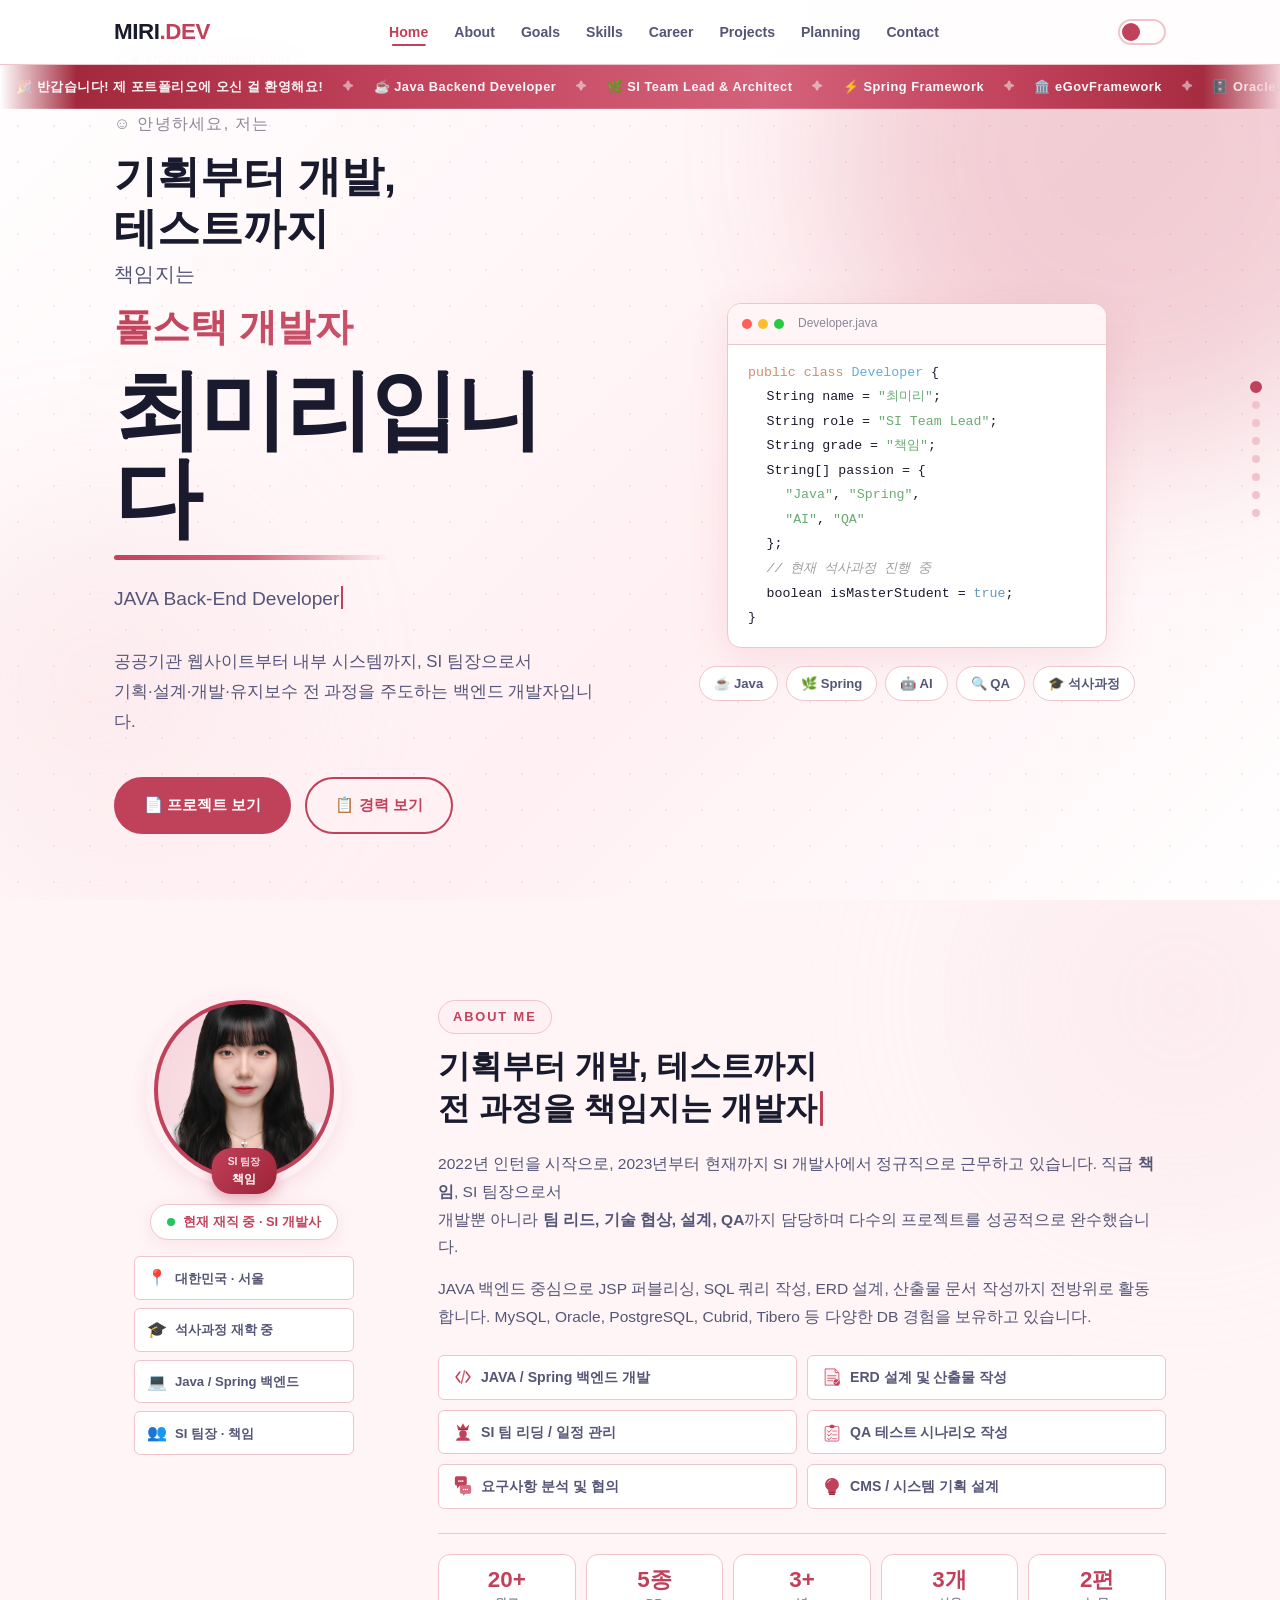
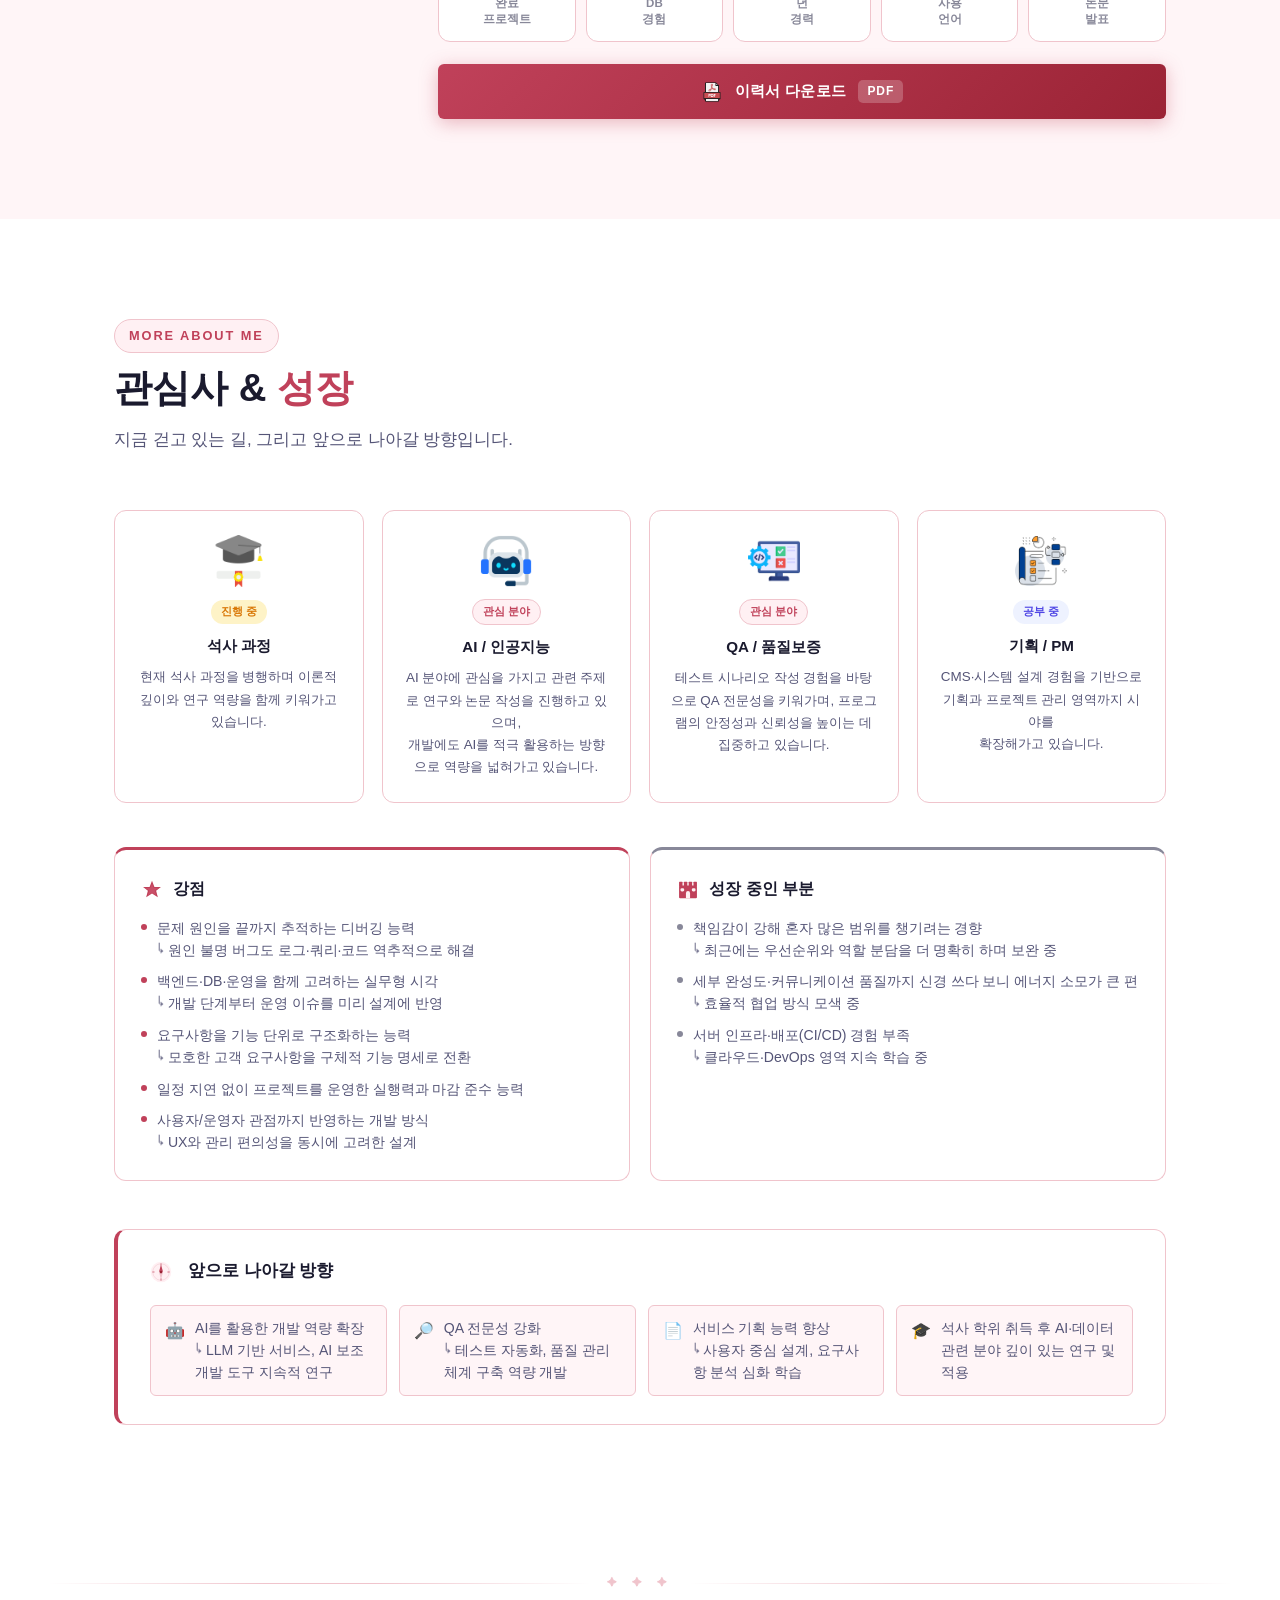
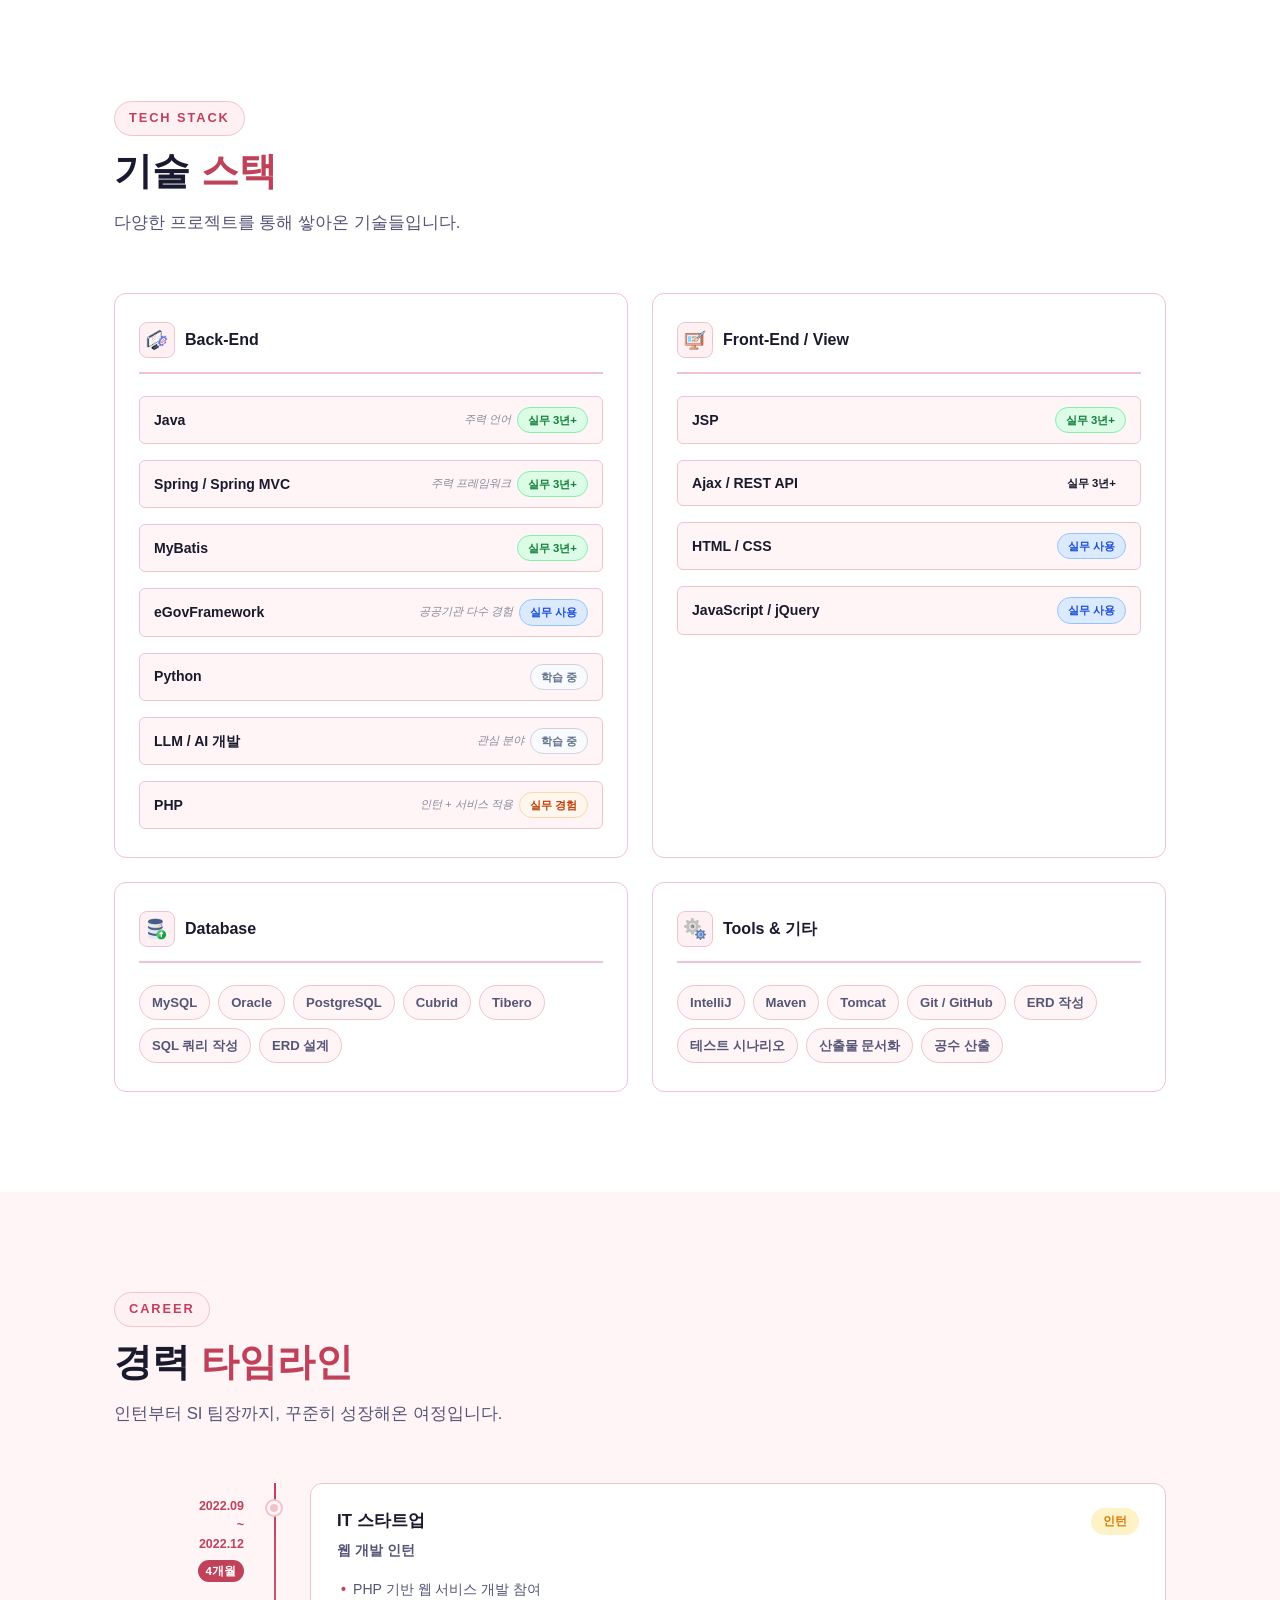
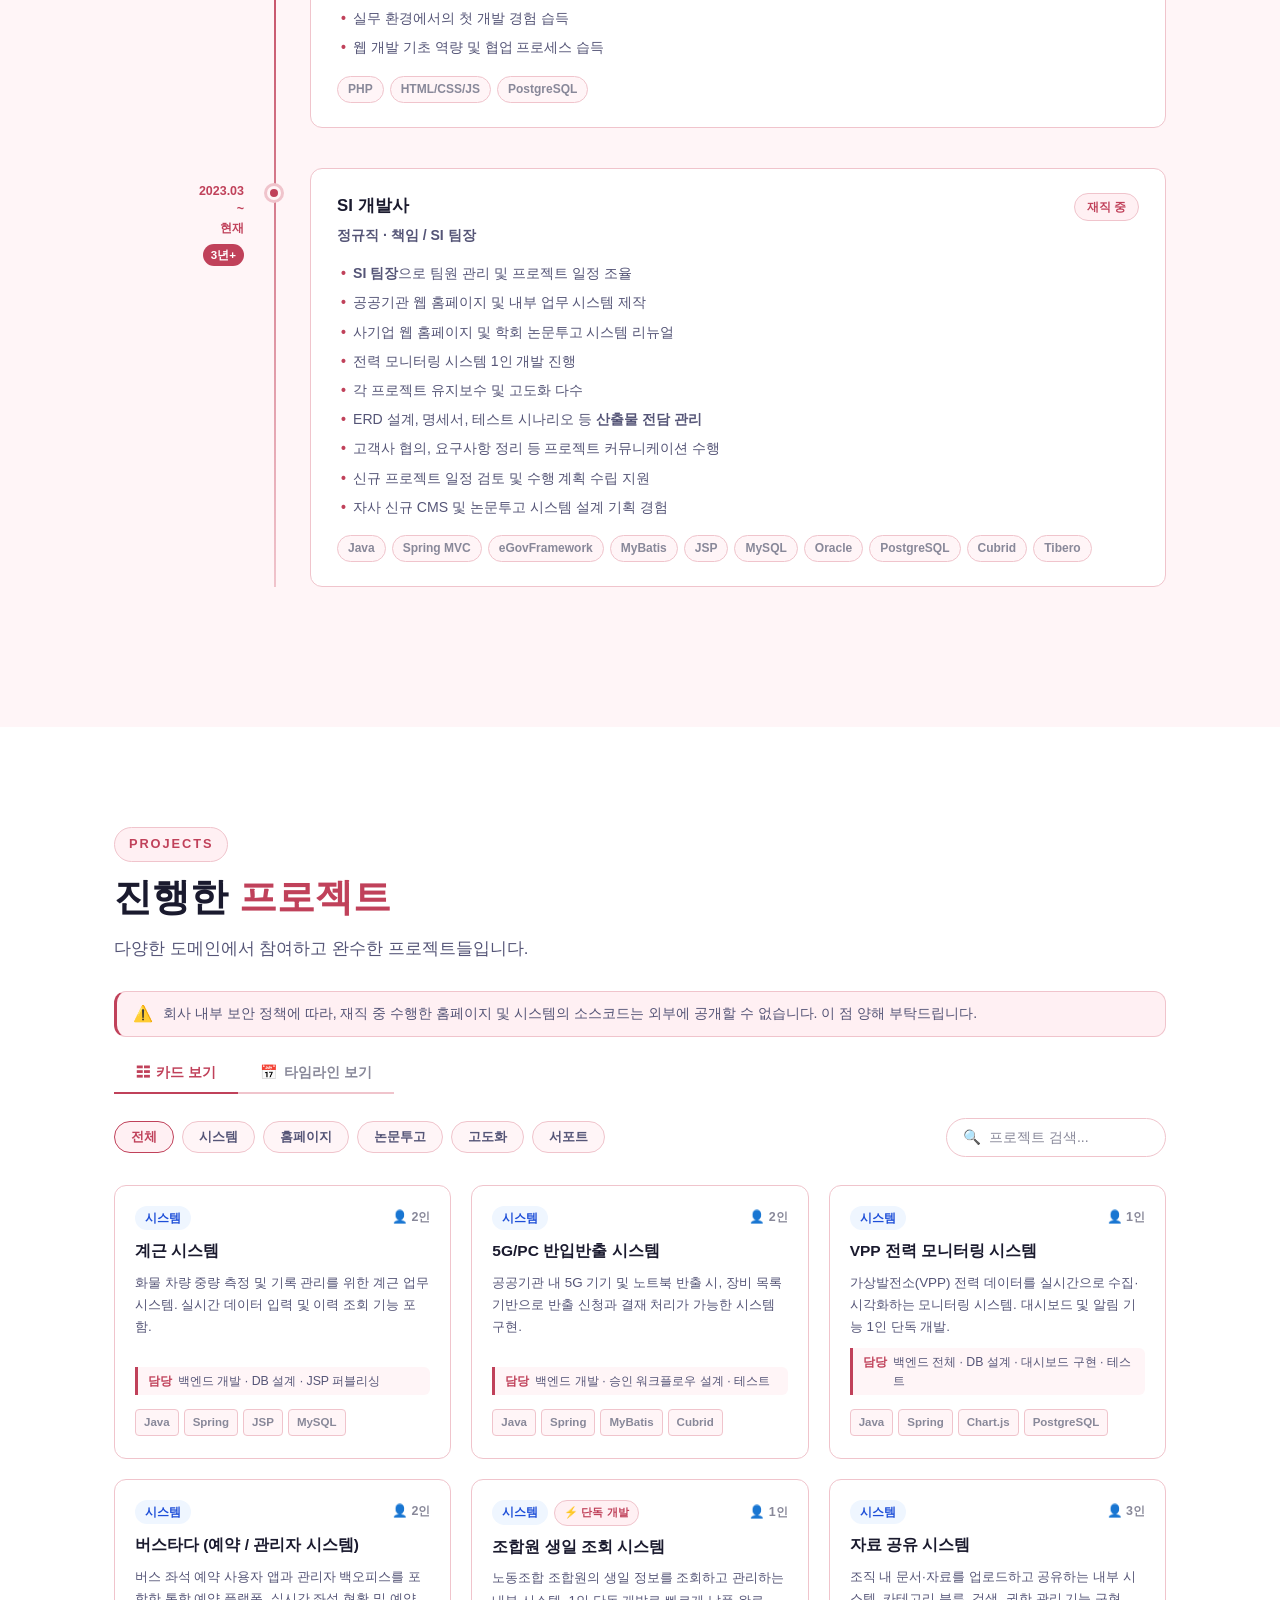
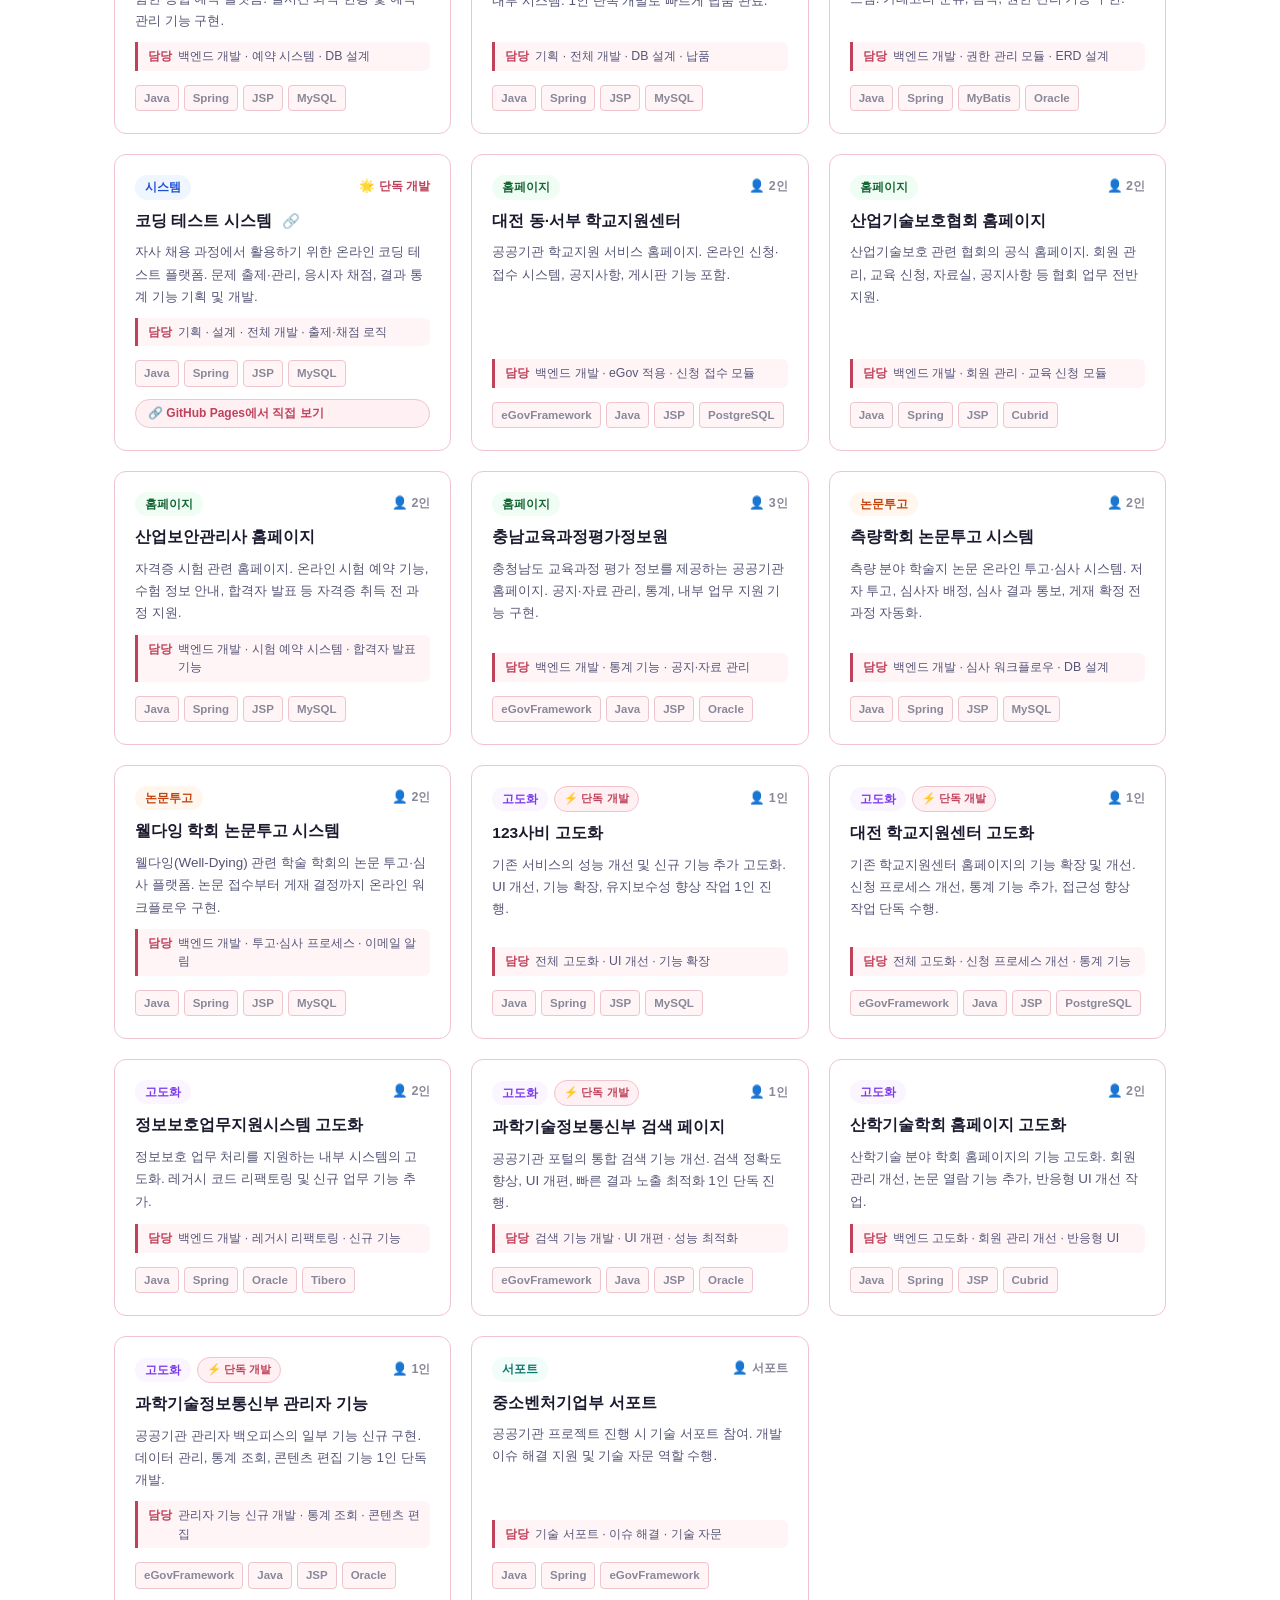
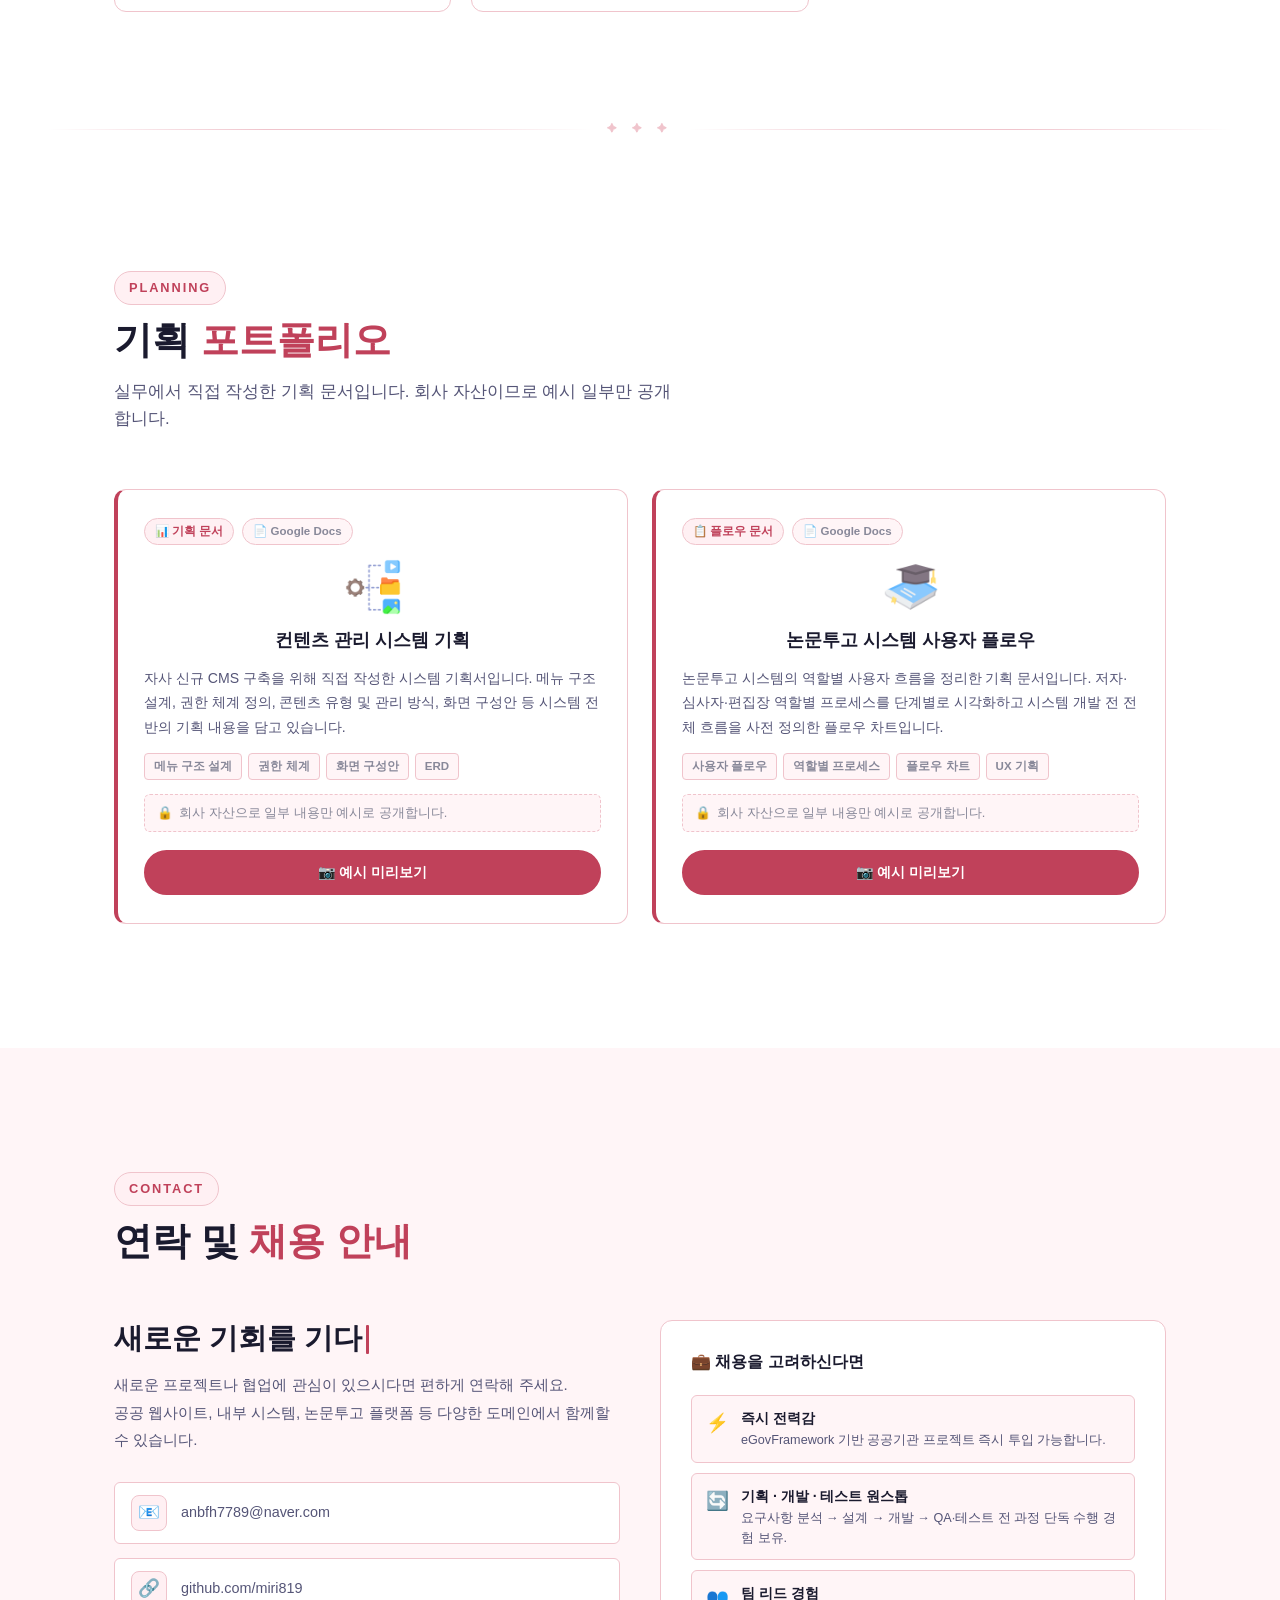
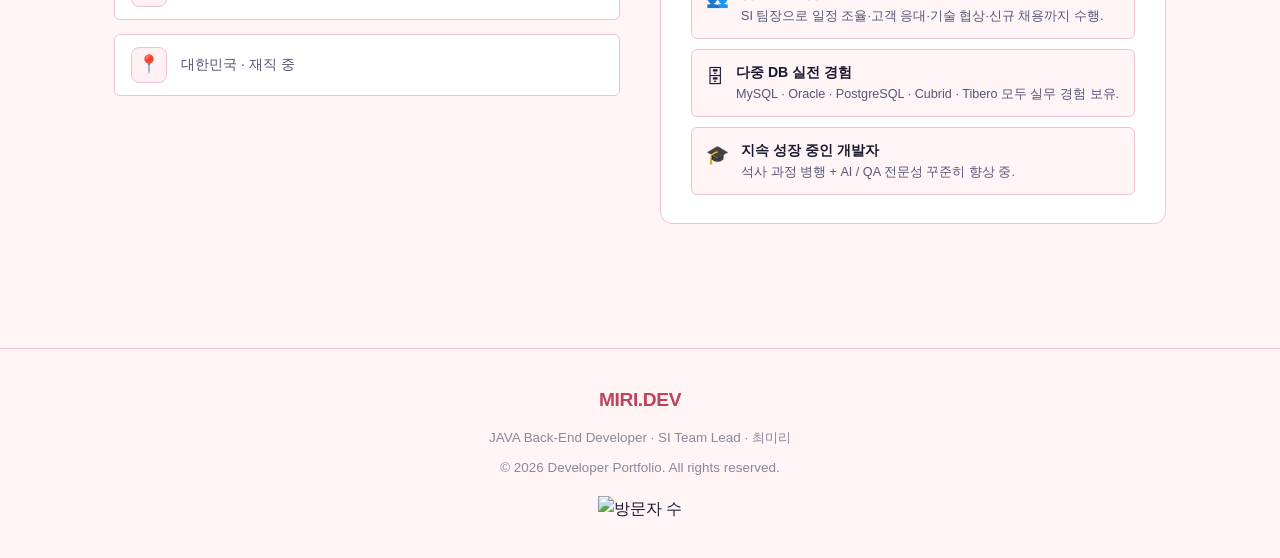
==== commit e68b3de5: "260403 수정 내용 반영" ====
--- a/docs/index.html
+++ b/docs/index.html
@@ -127,7 +127,7 @@
         </p>
         <p class="hero-desc">
           공공기관 웹사이트부터 내부 시스템까지, SI 팀장으로서<br>
-          기획·설계·개발·유지보수 전 과정을 주도한 백엔드 개발자입니다.
+          기획·설계·개발·유지보수 전 과정을 주도하는 백엔드 개발자입니다.
         </p>
         <div class="hero-cta">
           <a href="#projects" class="btn-primary">&#128196; 프로젝트 보기</a>
@@ -220,7 +220,7 @@
         <h2><span id="aboutTypeLine"></span><span class="about-type-cursor"></span></h2>
         <p>
           2022년 인턴을 시작으로, 2023년부터 현재까지 SI 개발사에서 정규직으로 근무하고 있습니다.
-          직급 <strong>책임</strong>, SI 팀장으로서 개발뿐 아니라 <strong>팀 리드, 기술 협상, 설계, QA</strong>까지 담당하며 다수의 프로젝트를 성공적으로 완수했습니다.
+          직급 <strong>책임</strong>, SI 팀장으로서 <br>개발뿐 아니라 <strong>팀 리드, 기술 협상, 설계, QA</strong>까지 담당하며 다수의 프로젝트를 성공적으로 완수했습니다.
         </p>
         <p>
           JAVA 백엔드 중심으로 JSP 퍼블리싱, SQL 쿼리 작성, ERD 설계, 산출물 문서 작성까지 전방위로 활동합니다.
@@ -301,7 +301,7 @@
         <div class="interest-icon"><img src="img/pm_ico.png" alt="기획 / PM"></div>
         <span class="interest-status-badge status-learning">공부 중</span>
         <h3>기획 / PM</h3>
-        <p>CMS·시스템 설계 경험을 기반으로 기획과 프로젝트 관리 영역까지 시야를 확장해가고 있습니다.</p>
+        <p>CMS·시스템 설계 경험을 기반으로 기획과 프로젝트 관리 영역까지 시야를 <br>확장해가고 있습니다.</p>
       </div>
     </div>
 
@@ -310,19 +310,19 @@
       <div class="sw-card strengths fade-in">
         <h3><img src="img/merit_icon.svg" class="sw-card-icon" alt="강점"> 강점</h3>
         <div class="sw-list">
-          <div class="sw-item"><span class="sw-dot"></span><span>문제 원인을 끝까지 추적하는 디버깅 능력 — 원인 불명 버그도 로그·쿼리·코드 역추적으로 해결</span></div>
-          <div class="sw-item"><span class="sw-dot"></span><span>백엔드·DB·운영을 함께 고려하는 실무형 시각 — 개발 단계부터 운영 이슈를 미리 설계에 반영</span></div>
-          <div class="sw-item"><span class="sw-dot"></span><span>요구사항을 기능 단위로 구조화하는 능력 — 모호한 고객 요구사항을 구체적 기능 명세로 전환</span></div>
-          <div class="sw-item"><span class="sw-dot"></span><span>팀장 역할 이후 일정 지연 없이 프로젝트를 운영한 실행력과 마감 준수 능력</span></div>
-          <div class="sw-item"><span class="sw-dot"></span><span>사용자/운영자 관점까지 반영하는 개발 방식 — UX와 관리 편의성을 동시에 고려한 설계</span></div>
+          <div class="sw-item"><span class="sw-dot"></span><span>문제 원인을 끝까지 추적하는 디버깅 능력 <br>↳ 원인 불명 버그도 로그·쿼리·코드 역추적으로 해결</span></div>
+          <div class="sw-item"><span class="sw-dot"></span><span>백엔드·DB·운영을 함께 고려하는 실무형 시각 <br>↳ 개발 단계부터 운영 이슈를 미리 설계에 반영</span></div>
+          <div class="sw-item"><span class="sw-dot"></span><span>요구사항을 기능 단위로 구조화하는 능력 <br>↳ 모호한 고객 요구사항을 구체적 기능 명세로 전환</span></div>
+          <div class="sw-item"><span class="sw-dot"></span><span>일정 지연 없이 프로젝트를 운영한 실행력과 마감 준수 능력</span></div>
+          <div class="sw-item"><span class="sw-dot"></span><span>사용자/운영자 관점까지 반영하는 개발 방식 <br>↳ UX와 관리 편의성을 동시에 고려한 설계</span></div>
         </div>
       </div>
       <div class="sw-card weaknesses fade-in">
         <h3><img src="img/castle_icon.svg" class="sw-card-icon" alt="성장"> 성장 중인 부분</h3>
         <div class="sw-list">
-          <div class="sw-item"><span class="sw-dot"></span><span>책임감이 강해 혼자 많은 범위를 챙기려는 경향 — 최근에는 우선순위와 역할 분담을 더 명확히 하며 보완 중</span></div>
-          <div class="sw-item"><span class="sw-dot"></span><span>세부 완성도·커뮤니케이션 품질까지 신경 쓰다 보니 에너지 소모가 큰 편 — 효율적 협업 방식으로 개선 중</span></div>
-          <div class="sw-item"><span class="sw-dot"></span><span>서버 인프라·배포(CI/CD) 경험 부족 — 클라우드·DevOps 영역 지속 학습 중</span></div>
+          <div class="sw-item"><span class="sw-dot"></span><span>책임감이 강해 혼자 많은 범위를 챙기려는 경향 <br>↳ 최근에는 우선순위와 역할 분담을 더 명확히 하며 보완 중</span></div>
+          <div class="sw-item"><span class="sw-dot"></span><span>세부 완성도·커뮤니케이션 품질까지 신경 쓰다 보니 에너지 소모가 큰 편 <br>↳ 효율적 협업 방식 모색 중</span></div>
+          <div class="sw-item"><span class="sw-dot"></span><span>서버 인프라·배포(CI/CD) 경험 부족 <br>↳ 클라우드·DevOps 영역 지속 학습 중</span></div>
         </div>
       </div>
     </div>
@@ -333,15 +333,15 @@
       <div class="goals-future-list">
         <div class="goals-future-item">
           <span class="goals-future-item-icon">&#129302;</span>
-          <span>AI를 활용한 개발로의 전환 — LLM 기반 서비스, AI 보조 개발 도구 연구</span>
+          <span>AI를 활용한 개발 역량 확장 <br>↳ LLM 기반 서비스, AI 보조 개발 도구 지속적 연구</span>
         </div>
         <div class="goals-future-item">
           <span class="goals-future-item-icon">&#128270;</span>
-          <span>QA 전문성 강화 — 테스트 자동화, 품질 관리 체계 구축 역량 개발</span>
+          <span>QA 전문성 강화 <br>↳ 테스트 자동화, 품질 관리 체계 구축 역량 개발</span>
         </div>
         <div class="goals-future-item">
           <span class="goals-future-item-icon">&#128196;</span>
-          <span>서비스 기획 능력 향상 — 사용자 중심 설계, 요구사항 분석 심화 학습</span>
+          <span>서비스 기획 능력 향상 <br>↳ 사용자 중심 설계, 요구사항 분석 심화 학습</span>
         </div>
         <div class="goals-future-item">
           <span class="goals-future-item-icon">&#127891;</span>
@@ -436,6 +436,12 @@
             </div>
           </div>
           <div class="skill-item">
+            <span class="skill-name">Ajax / REST API</span>
+            <div class="skill-badges">
+              <span class="skill-level-badge expert">실무 3년+</span>
+            </div>
+          </div>
+          <div class="skill-item">
             <span class="skill-name">HTML / CSS</span>
             <div class="skill-badges">
               <span class="skill-level-badge level-proficient">실무 사용</span>
@@ -443,12 +449,6 @@
           </div>
           <div class="skill-item">
             <span class="skill-name">JavaScript / jQuery</span>
-            <div class="skill-badges">
-              <span class="skill-level-badge level-proficient">실무 사용</span>
-            </div>
-          </div>
-          <div class="skill-item">
-            <span class="skill-name">Ajax / REST API</span>
             <div class="skill-badges">
               <span class="skill-level-badge level-proficient">실무 사용</span>
             </div>
@@ -476,7 +476,7 @@
           Tools &amp; 기타
         </div>
         <div class="skill-tags">
-          <span class="skill-tag">IntelliJ / Eclipse</span>
+          <span class="skill-tag">IntelliJ</span>
           <span class="skill-tag">Maven</span>
           <span class="skill-tag">Tomcat</span>
           <span class="skill-tag">Git / GitHub</span>
@@ -509,7 +509,7 @@
           <div class="timeline-card">
             <div class="timeline-header">
               <div>
-                <div class="timeline-title">IT 스타트업 (서울 성수동)</div>
+                <div class="timeline-title">IT 스타트업</div>
                 <div class="timeline-subtitle">웹 개발 인턴</div>
               </div>
               <span class="timeline-badge badge-intern">인턴</span>
@@ -521,8 +521,8 @@
             </ul>
             <div class="timeline-tags">
               <span class="timeline-tag">PHP</span>
-              <span class="timeline-tag">HTML/CSS</span>
-              <span class="timeline-tag">MySQL</span>
+              <span class="timeline-tag">HTML/CSS/JS</span>
+              <span class="timeline-tag">PostgreSQL</span>
             </div>
           </div>
         </div>
@@ -545,12 +545,12 @@
             <ul class="timeline-ul">
               <li><strong>SI 팀장</strong>으로 팀원 관리 및 프로젝트 일정 조율</li>
               <li>공공기관 웹 홈페이지 및 내부 업무 시스템 제작</li>
-              <li>사기업 웹 홈페이지 및 학회 논문투고 시스템 제작</li>
-              <li>VPP 전력 모니터링 시스템 1인 단독 개발</li>
+              <li>사기업 웹 홈페이지 및 학회 논문투고 시스템 리뉴얼</li>
+              <li>전력 모니터링 시스템 1인 개발 진행</li>
               <li>각 프로젝트 유지보수 및 고도화 다수</li>
               <li>ERD 설계, 명세서, 테스트 시나리오 등 <strong>산출물 전담 관리</strong></li>
-              <li>임원 동행 기술 협상 회의 참석 및 고객사 응대</li>
-              <li>신규 프로젝트 개발 공수 기간 산출 및 SI 팀 면접 진행</li>
+              <li>고객사 협의, 요구사항 정리 등 프로젝트 커뮤니케이션 수행</li>
+              <li>신규 프로젝트 일정 검토 및 수행 계획 수립 지원</li>
               <li>자사 신규 CMS 및 논문투고 시스템 설계 기획 경험</li>
             </ul>
             <div class="timeline-tags">
@@ -625,9 +625,9 @@
         <div class="project-card fade-in" data-category="system">
           <div class="project-card-top"><span class="project-cat-badge cat-system">시스템</span><span class="project-team">&#128100; 2인</span></div>
           <div class="project-title">5G/PC 반입반출 시스템</div>
-          <div class="project-desc">보안 구역 내 5G 기기 및 PC 반입·반출을 관리하는 내부 보안 시스템. 승인 워크플로우 및 이력 추적 기능 구현.</div>
+          <div class="project-desc">공공기관 내 5G 기기 및 노트북 반출 시, 장비 목록 기반으로 반출 신청과 결재 처리가 가능한 시스템 구현.</div>
           <div class="project-role"><span class="project-role-label">담당</span><span>백엔드 개발 · 승인 워크플로우 설계 · 테스트</span></div>
-          <div class="project-tech-tags"><span class="project-tech-tag">Java</span><span class="project-tech-tag">Spring</span><span class="project-tech-tag">MyBatis</span><span class="project-tech-tag">Oracle</span></div>
+          <div class="project-tech-tags"><span class="project-tech-tag">Java</span><span class="project-tech-tag">Spring</span><span class="project-tech-tag">MyBatis</span><span class="project-tech-tag">Cubrid</span></div>
         </div>
         <div class="project-card fade-in" data-category="system">
           <div class="project-card-top"><span class="project-cat-badge cat-system">시스템</span><span class="project-team">&#128100; 1인</span></div>
@@ -886,7 +886,7 @@
     </div>
     <div class="planning-modal-body">
       <div class="planning-img-wrap">
-        <img src="img/planning-cms.png" alt="CMS 기획 예시 이미지"
+        <img src="img/CMS_Planning.png" alt="CMS 기획 예시 이미지"
              onerror="this.style.display='none';this.nextElementSibling.style.display='flex'">
         <div class="planning-img-placeholder" style="display:none">
           <div class="pip-icon">&#128193;</div>
@@ -910,7 +910,7 @@
     </div>
     <div class="planning-modal-body">
       <div class="planning-img-wrap">
-        <img src="img/planning-paper.png" alt="논문투고 플로우 예시 이미지"
+        <img src="img/thesis_planning.png" alt="논문투고 플로우 예시 이미지"
              onerror="this.style.display='none';this.nextElementSibling.style.display='flex'">
         <div class="planning-img-placeholder" style="display:none">
           <div class="pip-icon">&#128196;</div>
